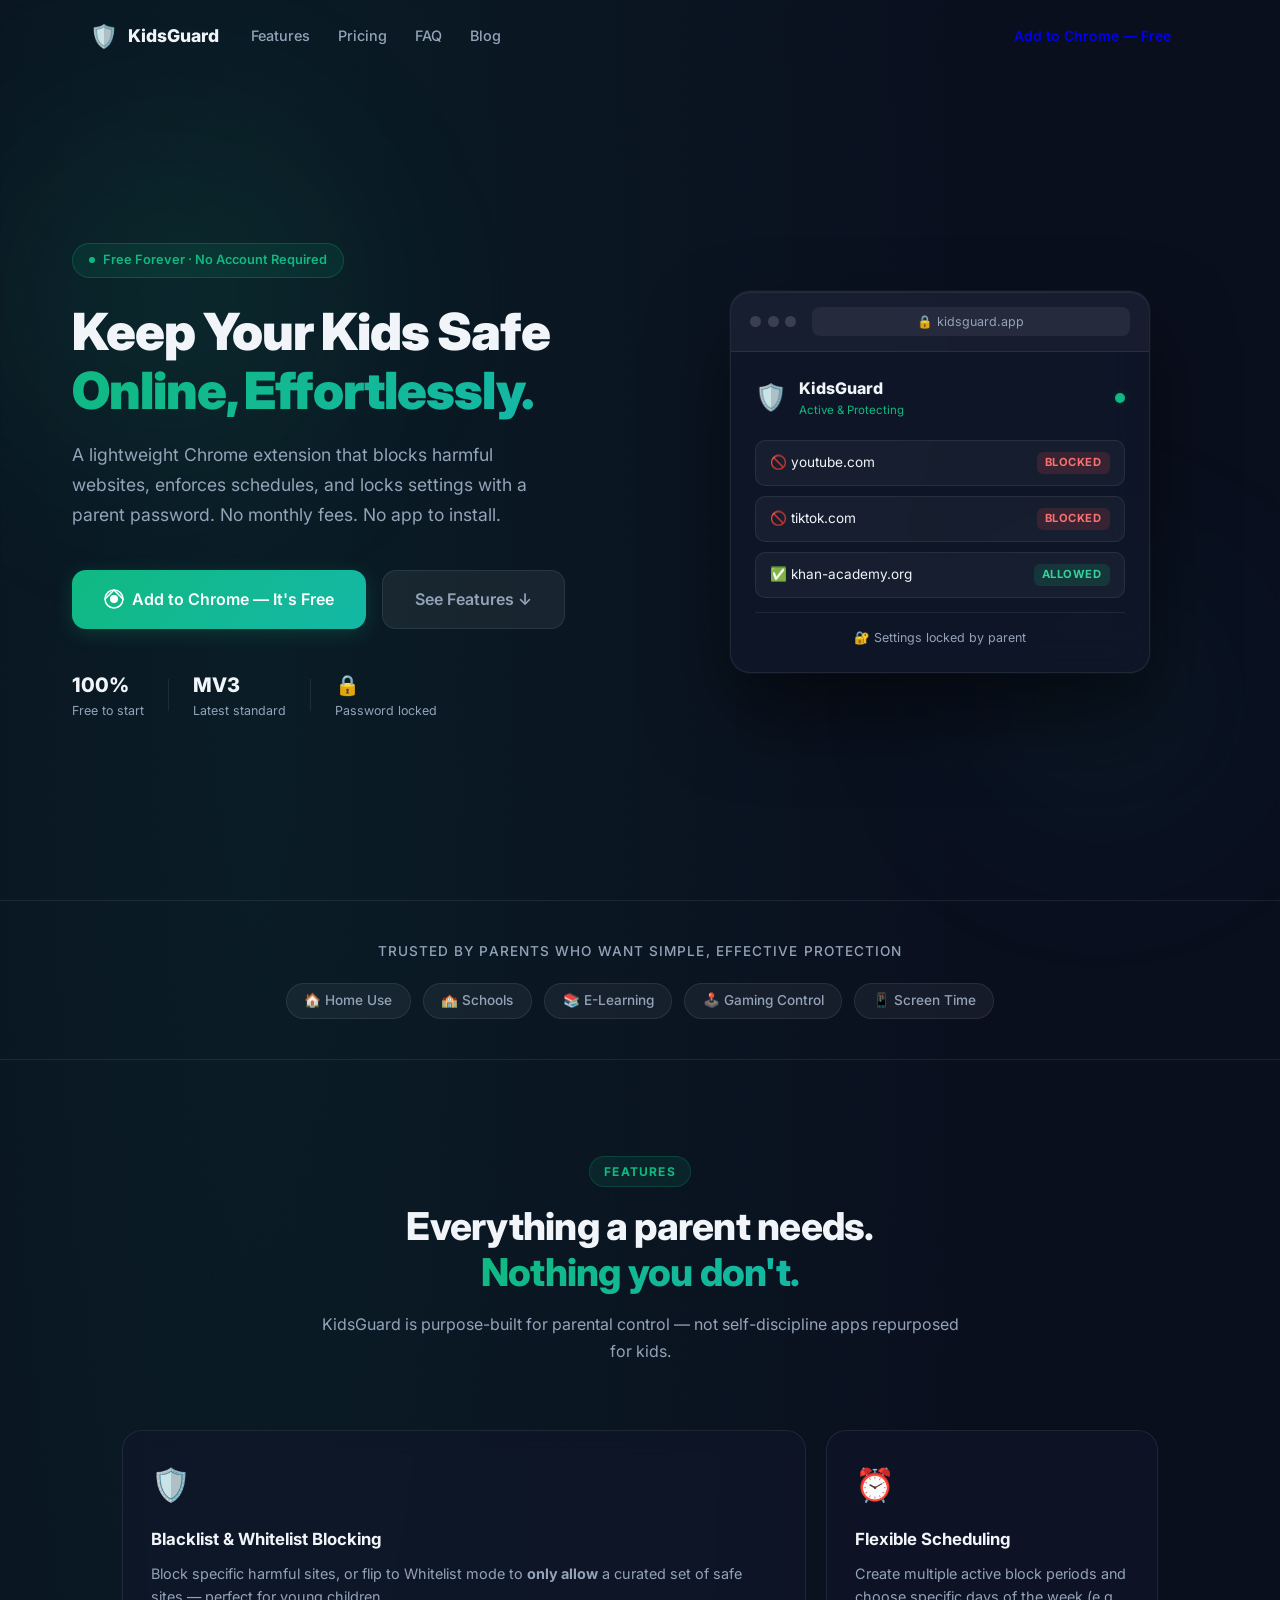
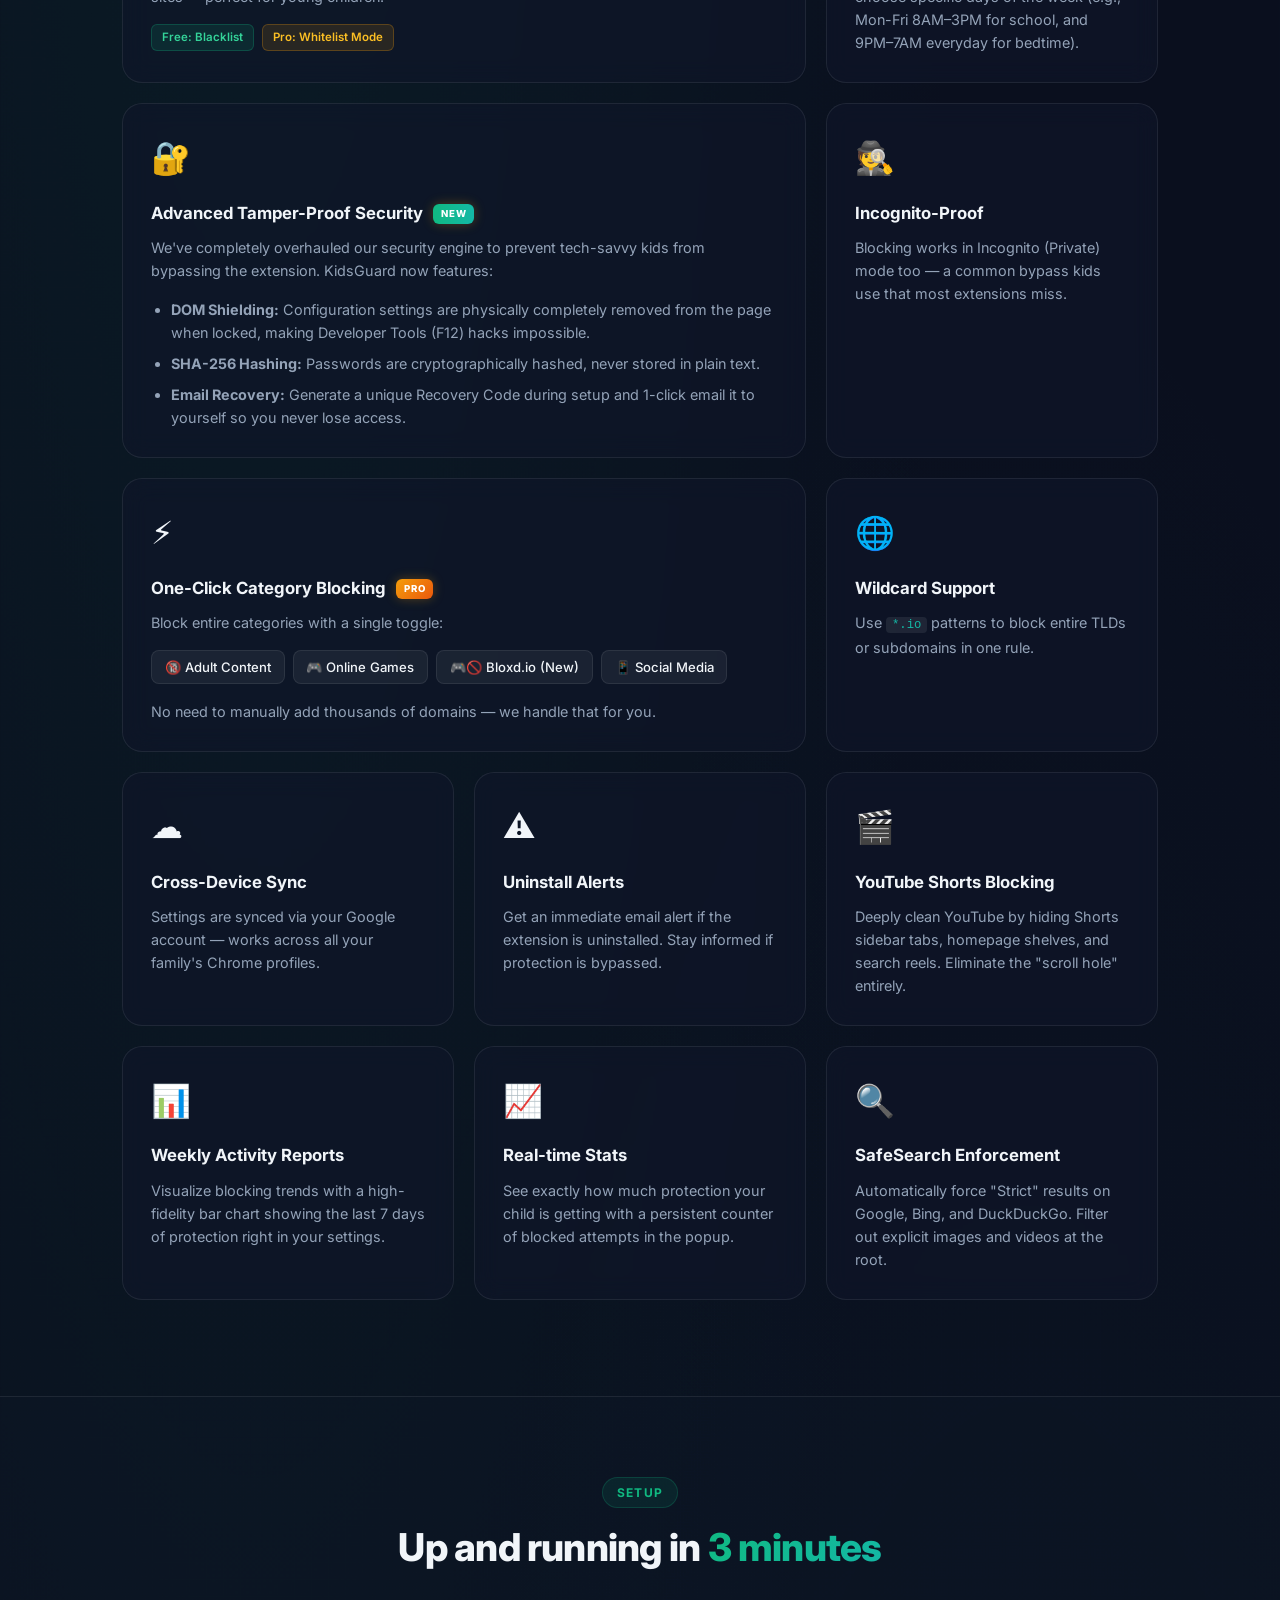
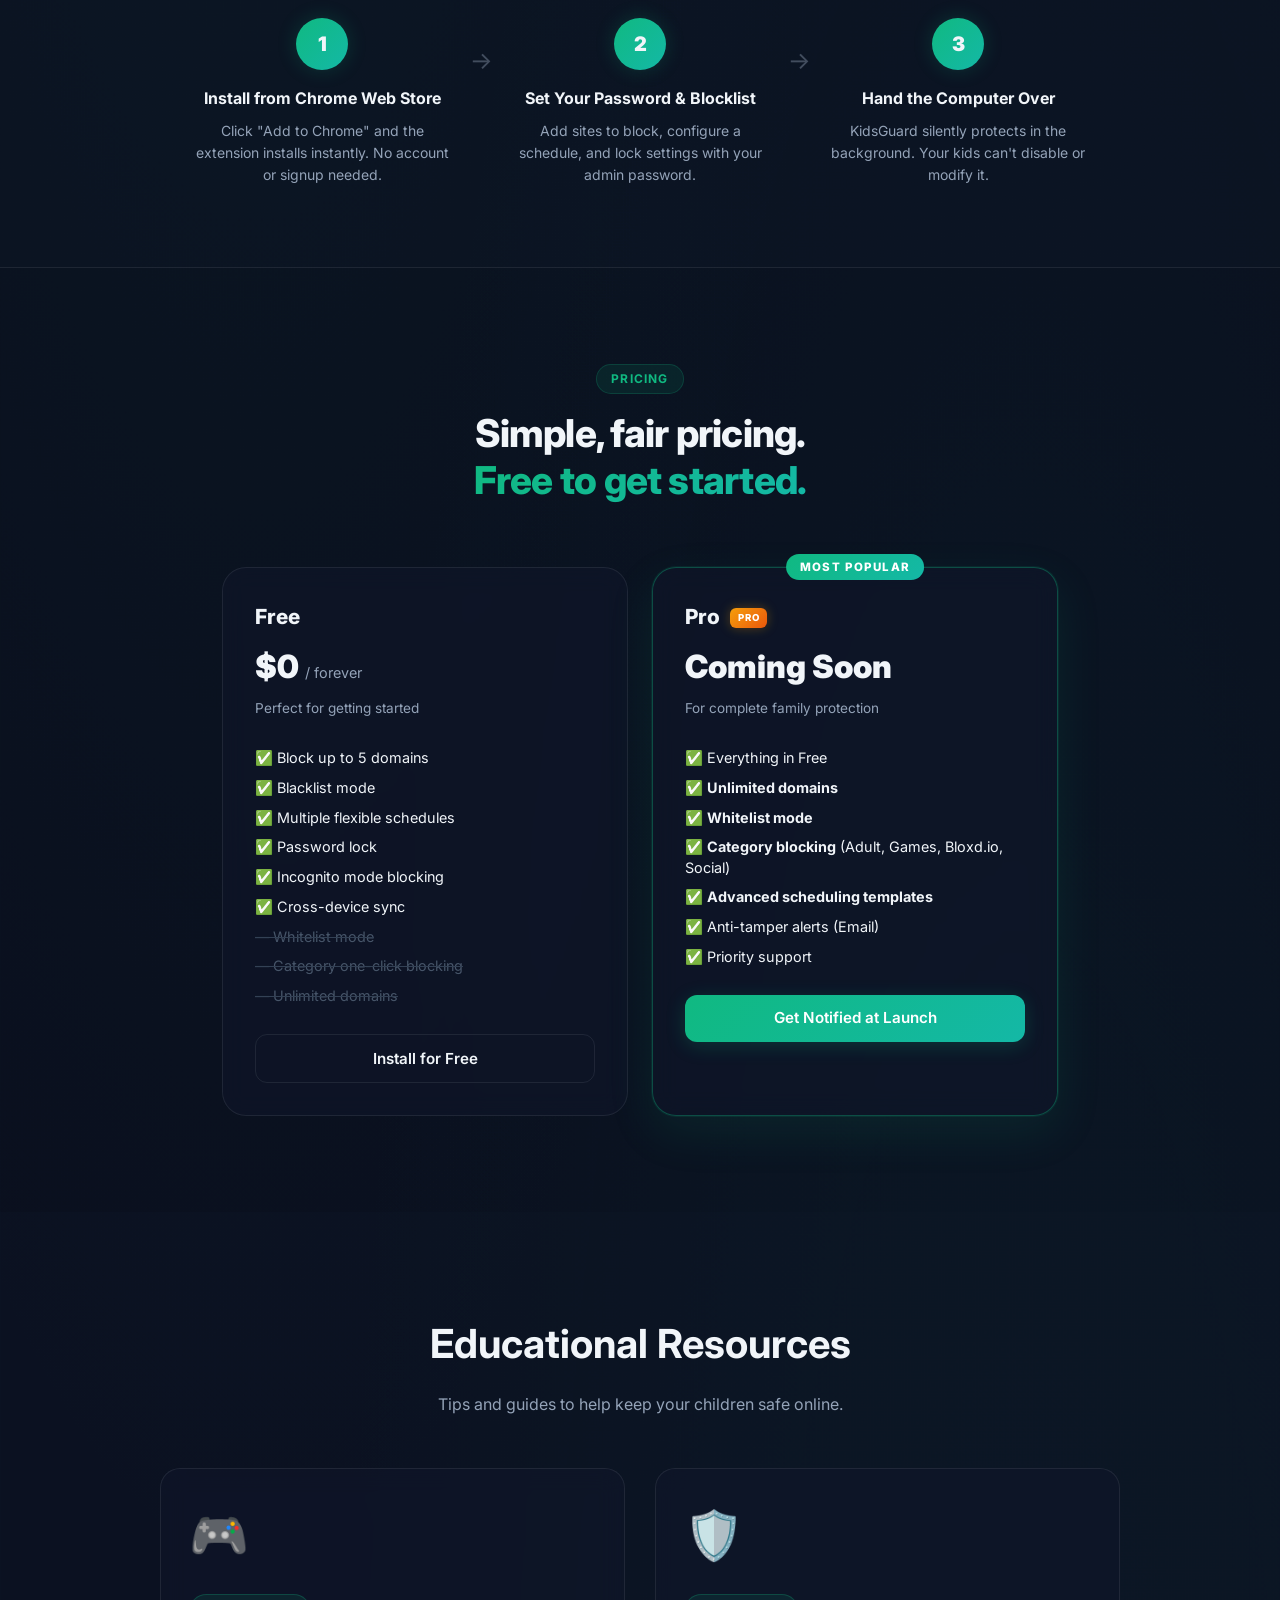
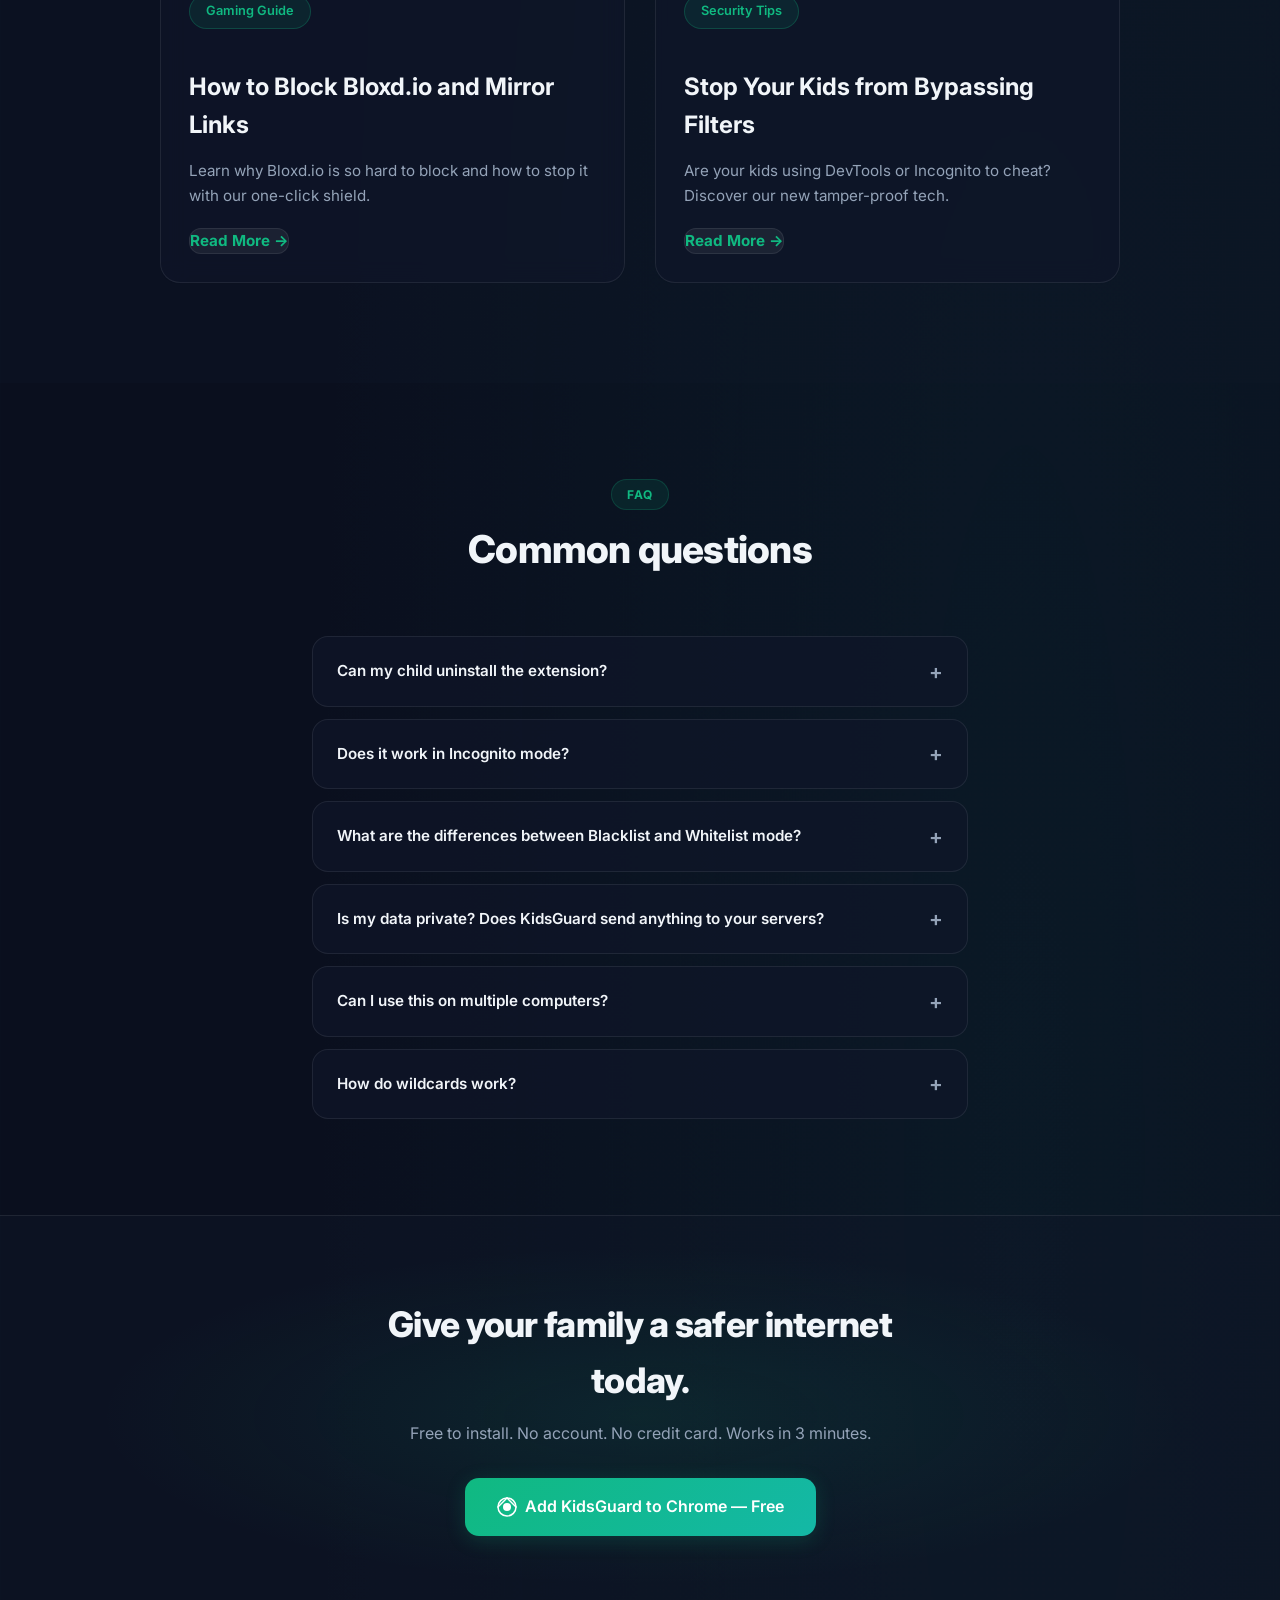
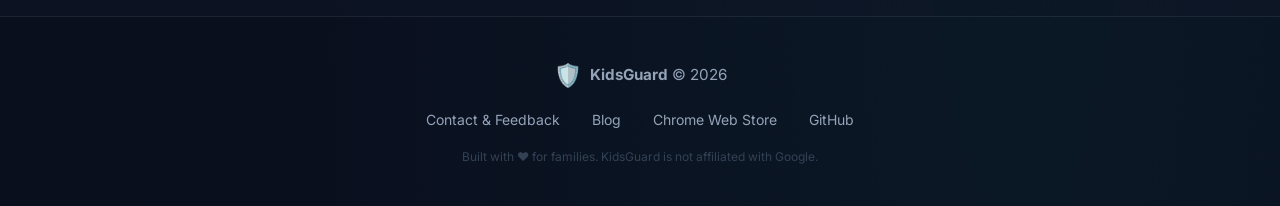
==== index.html @ 46438a8d "Update landing page with SafeSearch and v1.4 security features" ====
<!DOCTYPE html>
<html lang="en">

<head>
    <meta charset="UTF-8">
    <meta name="viewport" content="width=device-width, initial-scale=1.0">
    <title>KidsGuard – Free Parental Control Chrome Extension</title>
    <meta name="description"
        content="KidsGuard is a free, lightweight Chrome extension for parents. Block adult sites, set schedules, enable whitelist mode, and protect settings with a password. No subscription required.">
    <meta name="keywords"
        content="parental control chrome extension, website blocker for kids, block adult sites chrome, free parental control, screen time chrome, kids safe browser">
    <meta property="og:title" content="KidsGuard – Parental Control for Chrome">
    <meta property="og:description"
        content="Free Chrome extension to protect your kids online. Block bad sites, set time schedules, and lock settings with a password.">
    <meta property="og:type" content="website">
    <meta property="og:url" content="https://mcsrichard.github.io/kidsguard/">
    <link rel="icon" href="assets/icon.png" type="image/png">
    <link rel="preconnect" href="https://fonts.googleapis.com">
    <link rel="preconnect" href="https://fonts.gstatic.com" crossorigin>
    <link href="https://fonts.googleapis.com/css2?family=Inter:wght@400;500;600;700;800;900&display=swap"
        rel="stylesheet">
    <link rel="stylesheet" href="style.css">
    <script type="application/ld+json">
    {
      "@context": "https://schema.org",
      "@type": "SoftwareApplication",
      "name": "KidsGuard",
      "applicationCategory": "BrowserApplication",
      "operatingSystem": "Chrome",
      "offers": {
        "@type": "Offer",
        "price": "0",
        "priceCurrency": "USD"
      },
      "description": "KidsGuard is a free, lightweight Chrome extension for parents. Block adult sites, set schedules, and protect settings with a password.",
      "aggregateRating": {
        "@type": "AggregateRating",
        "ratingValue": "5",
        "reviewCount": "1"
      }
    }
    </script>
</head>

<body>

    <!-- =================== NAV =================== -->
    <nav class="nav" id="navbar">
        <div class="nav-inner">
            <a href="#" class="nav-logo">
                <span class="logo-icon">🛡️</span>
                <span>KidsGuard</span>
            </a>
            <div class="nav-links">
                <a href="#features">Features</a>
                <a href="#pricing">Pricing</a>
                <a href="#faq">FAQ</a>
                <a href="blog-how-to-block-bloxd-io.html">Blog</a>
            </div>
            <a href="https://chromewebstore.google.com/detail/kidsguard-parental-contro/gaooofmcgnnkhogbokecnledmpgdfkip"
                target="_blank" class="btn btn-nav" id="nav-cta">
                Add to Chrome — Free
            </a>
        </div>
    </nav>

    <!-- =================== HERO =================== -->
    <section class="hero" id="hero">
        <div class="hero-bg-orb orb1"></div>
        <div class="hero-bg-orb orb2"></div>
        <div class="hero-content">
            <div class="hero-badge">
                <span class="badge-dot"></span>
                Free Forever · No Account Required
            </div>
            <h1 class="hero-title">
                Keep Your Kids Safe<br>
                <span class="gradient-text">Online, Effortlessly.</span>
            </h1>
            <p class="hero-subtitle">
                A lightweight Chrome extension that blocks harmful websites, enforces schedules,
                and locks settings with a parent password. No monthly fees. No app to install.
            </p>
            <div class="hero-actions">
                <a href="https://chromewebstore.google.com/detail/kidsguard-parental-contro/gaooofmcgnnkhogbokecnledmpgdfkip"
                    target="_blank" class="btn btn-primary btn-large" id="hero-cta">
                    <svg width="20" height="20" viewBox="0 0 20 20" fill="none">
                        <circle cx="10" cy="10" r="9" stroke="white" stroke-width="1.5" />
                        <circle cx="10" cy="10" r="4" fill="white" />
                        <path d="M10 1C10 1 14 5 19 10" stroke="white" stroke-width="1.5" stroke-linecap="round" />
                        <path d="M10 1C10 1 6 5 1 10" stroke="white" stroke-width="1.5" stroke-linecap="round" />
                    </svg>
                    Add to Chrome — It's Free
                </a>
                <a href="#features" class="btn btn-ghost btn-large">
                    See Features ↓
                </a>
            </div>
            <div class="hero-stats">
                <div class="stat">
                    <strong>100%</strong>
                    <span>Free to start</span>
                </div>
                <div class="stat-divider"></div>
                <div class="stat">
                    <strong>MV3</strong>
                    <span>Latest standard</span>
                </div>
                <div class="stat-divider"></div>
                <div class="stat">
                    <strong>🔒</strong>
                    <span>Password locked</span>
                </div>
            </div>
        </div>
        <div class="hero-visual">
            <div class="browser-mockup">
                <div class="browser-bar">
                    <div class="browser-dots">
                        <span></span><span></span><span></span>
                    </div>
                    <div class="browser-url">🔒 kidsguard.app</div>
                </div>
                <div class="extension-popup">
                    <div class="popup-header">
                        <div class="popup-logo">
                            <span>🛡️</span>
                            <div>
                                <strong>KidsGuard</strong>
                                <small>Active &amp; Protecting</small>
                            </div>
                        </div>
                        <div class="status-dot active"></div>
                    </div>
                    <div class="popup-body">
                        <div class="popup-item blocked">
                            <span>🚫 youtube.com</span>
                            <span class="tag tag-blocked">Blocked</span>
                        </div>
                        <div class="popup-item blocked">
                            <span>🚫 tiktok.com</span>
                            <span class="tag tag-blocked">Blocked</span>
                        </div>
                        <div class="popup-item allowed">
                            <span>✅ khan-academy.org</span>
                            <span class="tag tag-allowed">Allowed</span>
                        </div>
                        <div class="popup-lock">
                            🔐 Settings locked by parent
                        </div>
                    </div>
                </div>
            </div>
        </div>
    </section>

    <!-- =================== SOCIAL PROOF =================== -->
    <section class="social-proof">
        <p class="proof-label">Trusted by parents who want simple, effective protection</p>
        <div class="proof-pills">
            <div class="pill">🏠 Home Use</div>
            <div class="pill">🏫 Schools</div>
            <div class="pill">📚 E-Learning</div>
            <div class="pill">🕹️ Gaming Control</div>
            <div class="pill">📱 Screen Time</div>
        </div>
    </section>

    <!-- =================== FEATURES =================== -->
    <section class="features" id="features">
        <div class="section-header">
            <div class="section-tag">Features</div>
            <h2>Everything a parent needs.<br><span class="gradient-text">Nothing you don't.</span></h2>
            <p>KidsGuard is purpose-built for parental control — not self-discipline apps repurposed for kids.</p>
        </div>

        <div class="features-grid">
            <div class="feature-card feature-card-large">
                <div class="feature-icon">🛡️</div>
                <h3>Blacklist & Whitelist Blocking</h3>
                <p>Block specific harmful sites, or flip to Whitelist mode to <strong>only allow</strong> a curated set
                    of safe sites — perfect for young children.</p>
                <div class="feature-tag-row">
                    <span class="ftag ftag-free">Free: Blacklist</span>
                    <span class="ftag ftag-pro">Pro: Whitelist Mode</span>
                </div>
            </div>

            <div class="feature-card">
                <div class="feature-icon">⏰</div>
                <h3>Flexible Scheduling</h3>
                <p>Create multiple active block periods and choose specific days of the week (e.g., Mon-Fri 8AM–3PM for school, and 9PM–7AM everyday for bedtime).</p>
            </div>

            <div class="feature-card feature-card-large">
                <div class="feature-icon">🔐</div>
                <h3>Advanced Tamper-Proof Security <span class="badge-pro" style="background: linear-gradient(to right, #10b981, #14b8a6);">NEW</span></h3>
                <p>We've completely overhauled our security engine to prevent tech-savvy kids from bypassing the extension. KidsGuard now features:</p>
                <ul style="margin-top: 1rem; color: var(--text-muted); font-size: 0.9rem; padding-left: 1.25rem;">
                    <li style="margin-bottom: 0.5rem;"><strong>DOM Shielding:</strong> Configuration settings are physically completely removed from the page when locked, making Developer Tools (F12) hacks impossible.</li>
                    <li style="margin-bottom: 0.5rem;"><strong>SHA-256 Hashing:</strong> Passwords are cryptographically hashed, never stored in plain text.</li>
                    <li><strong>Email Recovery:</strong> Generate a unique Recovery Code during setup and 1-click email it to yourself so you never lose access.</li>
                </ul>
            </div>

            <div class="feature-card">
                <div class="feature-icon">🕵️</div>
                <h3>Incognito-Proof</h3>
                <p>Blocking works in Incognito (Private) mode too — a common bypass kids use that most extensions
                    miss.</p>
            </div>

            <div class="feature-card feature-card-large">
                <div class="feature-icon">⚡</div>
                <h3>One-Click Category Blocking <span class="badge-pro">PRO</span></h3>
                <p>Block entire categories with a single toggle:</p>
                <div class="category-chips">
                    <span class="chip">🔞 Adult Content</span>
                    <span class="chip">🎮 Online Games</span>
                    <span class="chip">🎮🚫 Bloxd.io (New)</span>
                    <span class="chip">📱 Social Media</span>
                </div>
                <p style="margin-top: 1rem; font-size: 0.9rem; color: var(--text-muted);">No need to manually add
                    thousands of domains — we handle that for you.</p>
            </div>

            <div class="feature-card">
                <div class="feature-icon">🌐</div>
                <h3>Wildcard Support</h3>
                <p>Use <code>*.io</code> patterns to block entire TLDs or subdomains in one rule.</p>
            </div>

            <div class="feature-card">
                <div class="feature-icon">☁️</div>
                <h3>Cross-Device Sync</h3>
                <p>Settings are synced via your Google account — works across all your family's Chrome profiles.</p>
            </div>

            <div class="feature-card">
                <div class="feature-icon">⚠️</div>
                <h3>Uninstall Alerts</h3>
                <p>Get an immediate email alert if the extension is uninstalled. Stay informed if protection is
                    bypassed.</p>
            </div>

            <div class="feature-card">
                <div class="feature-icon">🎬</div>
                <h3>YouTube Shorts Blocking</h3>
                <p>Deeply clean YouTube by hiding Shorts sidebar tabs, homepage shelves, and search reels. Eliminate the "scroll hole" entirely.</p>
            </div>

            <div class="feature-card">
                <div class="feature-icon">📊</div>
                <h3>Weekly Activity Reports</h3>
                <p>Visualize blocking trends with a high-fidelity bar chart showing the last 7 days of protection right in your settings.</p>
            </div>

            <div class="feature-card">
                <div class="feature-icon">📈</div>
                <h3>Real-time Stats</h3>
                <p>See exactly how much protection your child is getting with a persistent counter of blocked attempts in the popup.</p>
            </div>

            <div class="feature-card">
                <div class="feature-icon">🔍</div>
                <h3>SafeSearch Enforcement</h3>
                <p>Automatically force "Strict" results on Google, Bing, and DuckDuckGo. Filter out explicit images and videos at the root.</p>
            </div>
        </div>
    </section>

    <!-- =================== HOW IT WORKS =================== -->
    <section class="how-it-works">
        <div class="section-header">
            <div class="section-tag">Setup</div>
            <h2>Up and running in <span class="gradient-text">3 minutes</span></h2>
        </div>
        <div class="steps">
            <div class="step">
                <div class="step-num">1</div>
                <div class="step-content">
                    <h3>Install from Chrome Web Store</h3>
                    <p>Click "Add to Chrome" and the extension installs instantly. No account or signup needed.</p>
                </div>
            </div>
            <div class="step-arrow">→</div>
            <div class="step">
                <div class="step-num">2</div>
                <div class="step-content">
                    <h3>Set Your Password &amp; Blocklist</h3>
                    <p>Add sites to block, configure a schedule, and lock settings with your admin password.</p>
                </div>
            </div>
            <div class="step-arrow">→</div>
            <div class="step">
                <div class="step-num">3</div>
                <div class="step-content">
                    <h3>Hand the Computer Over</h3>
                    <p>KidsGuard silently protects in the background. Your kids can't disable or modify it.</p>
                </div>
            </div>
        </div>
    </section>

    <!-- =================== PRICING =================== -->
    <section class="pricing" id="pricing">
        <div class="section-header">
            <div class="section-tag">Pricing</div>
            <h2>Simple, fair pricing.<br><span class="gradient-text">Free to get started.</span></h2>
        </div>

        <div class="pricing-grid">
            <div class="pricing-card">
                <div class="plan-header">
                    <h3>Free</h3>
                    <div class="plan-price">$0 <span>/ forever</span></div>
                    <p>Perfect for getting started</p>
                </div>
                <ul class="plan-features">
                    <li class="feat-yes">✅ Block up to 5 domains</li>
                    <li class="feat-yes">✅ Blacklist mode</li>
                    <li class="feat-yes">✅ Multiple flexible schedules</li>
                    <li class="feat-yes">✅ Password lock</li>
                    <li class="feat-yes">✅ Incognito mode blocking</li>
                    <li class="feat-yes">✅ Cross-device sync</li>
                    <li class="feat-no">— Whitelist mode</li>
                    <li class="feat-no">— Category one-click blocking</li>
                    <li class="feat-no">— Unlimited domains</li>
                </ul>
                <a href="https://chromewebstore.google.com/detail/kidsguard-parental-contro/gaooofmcgnnkhogbokecnledmpgdfkip"
                    target="_blank" class="btn btn-outline btn-full" id="free-cta">
                    Install for Free
                </a>
            </div>

            <div class="pricing-card pricing-card-pro">
                <div class="plan-badge">Most Popular</div>
                <div class="plan-header">
                    <h3>Pro <span class="badge-pro">PRO</span></h3>
                    <div class="plan-price">Coming Soon</div>
                    <p>For complete family protection</p>
                </div>
                <ul class="plan-features">
                    <li class="feat-yes">✅ Everything in Free</li>
                    <li class="feat-yes">✅ <strong>Unlimited domains</strong></li>
                    <li class="feat-yes">✅ <strong>Whitelist mode</strong></li>
                    <li class="feat-yes">✅ <strong>Category blocking</strong> (Adult, Games, Bloxd.io, Social)</li>
                    <li class="feat-yes">✅ <strong>Advanced scheduling templates</strong></li>
                    <li class="feat-yes">✅ Anti-tamper alerts (Email)</li>
                    <li class="feat-yes">✅ Priority support</li>
                </ul>
                <a href="mailto:yxiaonan@hotmail.com?subject=KidsGuard%20Pro%20Interest"
                    class="btn btn-primary btn-full" id="pro-cta">
                    Get Notified at Launch
                </a>
            </div>
        </div>
    </section>

    <!-- =================== BLOG PREVIEW =================== -->
    <section class="blog-preview" style="padding: 100px 0; background: rgba(15, 23, 42, 0.3);">
        <div class="container" style="max-width: 1000px; margin: 0 auto; padding: 0 20px;">
            <div style="text-align: center; margin-bottom: 50px;">
                <h2 style="font-size: 2.5rem; margin-bottom: 1rem;">Educational Resources</h2>
                <p style="color: var(--text-muted);">Tips and guides to help keep your children safe online.</p>
            </div>
            <div class="blog-preview-grid" style="display: grid; grid-template-columns: repeat(auto-fit, minmax(320px, 1fr)); gap: 30px;">
                <div class="feature-card" style="display: flex; flex-direction: column; align-items: flex-start; text-align: left; cursor: pointer;" onclick="window.location.href='blog-how-to-block-bloxd-io.html'">
                    <div style="font-size: 3rem; margin-bottom: 20px;">🎮</div>
                    <div>
                        <div class="hero-badge" style="margin-left: 0;">Gaming Guide</div>
                        <h3 style="font-size: 1.5rem; margin: 15px 0;">How to Block Bloxd.io and Mirror Links</h3>
                        <p style="color: var(--text-muted); margin-bottom: 20px; font-size: 0.95rem;">Learn why Bloxd.io is so hard to block and how to stop it with our one-click shield.</p>
                        <a href="blog-how-to-block-bloxd-io.html" class="btn btn-ghost" style="padding: 0; font-weight: 700; color: #10b981;">Read More →</a>
                    </div>
                </div>

                <div class="feature-card" style="display: flex; flex-direction: column; align-items: flex-start; text-align: left; cursor: pointer;" onclick="window.location.href='blog-prevent-parental-control-bypass.html'">
                    <div style="font-size: 3rem; margin-bottom: 20px;">🛡️</div>
                    <div>
                        <div class="hero-badge" style="margin-left: 0;">Security Tips</div>
                        <h3 style="font-size: 1.5rem; margin: 15px 0;">Stop Your Kids from Bypassing Filters</h3>
                        <p style="color: var(--text-muted); margin-bottom: 20px; font-size: 0.95rem;">Are your kids using DevTools or Incognito to cheat? Discover our new tamper-proof tech.</p>
                        <a href="blog-prevent-parental-control-bypass.html" class="btn btn-ghost" style="padding: 0; font-weight: 700; color: #10b981;">Read More →</a>
                    </div>
                </div>
            </div>
        </div>
    </section>

    <!-- =================== FAQ =================== -->
    <section class="faq" id="faq">
        <div class="section-header">
            <div class="section-tag">FAQ</div>
            <h2>Common questions</h2>
        </div>

        <div class="faq-list">
            <details class="faq-item">
                <summary>Can my child uninstall the extension?</summary>
                <div class="faq-content">
                    <p>Technically, any Chrome extension can be uninstalled unless enforced by Enterprise Policy.
                        However, KidsGuard includes <strong>Uninstall Notifications</strong>:</p>
                    <ul style="margin-top: 0.5rem; color: var(--text-muted); padding-left: 1.25rem;">
                        <li><strong>Step 1:</strong> Set your email in the extension settings.</li>
                        <li><strong>Step 2 (First Time):</strong> You'll receive a confirmation email from
                            <em>FormSubmit</em>. You <strong>must</strong> click "Confirm" to activate the alerts.
                        </li>
                        <li><strong>Step 3 (Always):</strong> If the extension is removed, you'll get an instant alert
                            email: <em>"⚠️ Alert: KidsGuard has been uninstalled"</em>.</li>
                    </ul>
                </div>
            </details>
            <details class="faq-item">
                <summary>Does it work in Incognito mode?</summary>
                <p>Yes. KidsGuard is specifically designed to block sites in Incognito (Private) mode — a common
                    workaround that most free extensions miss. Just make sure to enable the "Allow in Incognito"
                    permission after installation.</p>
            </details>
            <details class="faq-item">
                <summary>What are the differences between Blacklist and Whitelist mode?</summary>
                <p><strong>Blacklist mode</strong> (free): All sites are allowed by default; you manually block
                    specific harmful ones. <strong>Whitelist mode</strong> (Pro): All sites are blocked by default;
                    you manually allow only the sites you approve. Whitelist mode is the safest option for young
                    children.</p>
            </details>
            <details class="faq-item">
                <summary>Is my data private? Does KidsGuard send anything to your servers?</summary>
                <p>KidsGuard stores all settings locally in your Chrome profile using <code>chrome.storage.sync</code>.
                    No browsing data, blocked site lists, or personal information is ever sent to our servers. Your
                    data stays in your Google account.</p>
            </details>
            <details class="faq-item">
                <summary>Can I use this on multiple computers?</summary>
                <p>Yes. Because settings sync via your Google account, any Chrome profile signed in with the same
                    account will automatically inherit the blocklist and scheduling rules.</p>
            </details>
            <details class="faq-item">
                <summary>How do wildcards work?</summary>
                <p>KidsGuard supports <code>*.domain.com</code> wildcards. For example, adding
                    <code>*.io</code> will block all websites ending in <code>.io</code>. Adding
                    <code>*.google.com</code> will block all Google subdomains (like maps, drive, etc.) while leaving
                    google.com itself accessible.
                </p>
            </details>
        </div>
    </section>

    <!-- =================== CTA BANNER =================== -->
    <section class="cta-banner">
        <div class="cta-banner-inner">
            <h2>Give your family a safer internet today.</h2>
            <p>Free to install. No account. No credit card. Works in 3 minutes.</p>
            <a href="https://chromewebstore.google.com/detail/kidsguard-parental-contro/gaooofmcgnnkhogbokecnledmpgdfkip"
                target="_blank" class="btn btn-primary btn-large" id="bottom-cta">
                <svg width="20" height="20" viewBox="0 0 20 20" fill="none">
                    <circle cx="10" cy="10" r="9" stroke="white" stroke-width="1.5" />
                    <circle cx="10" cy="10" r="4" fill="white" />
                    <path d="M10 1C10 1 14 5 19 10" stroke="white" stroke-width="1.5" stroke-linecap="round" />
                    <path d="M10 1C10 1 6 5 1 10" stroke="white" stroke-width="1.5" stroke-linecap="round" />
                </svg>
                Add KidsGuard to Chrome — Free
            </a>
        </div>
    </section>

    <!-- =================== FOOTER =================== -->
    <footer class="footer">
        <div class="footer-inner">
            <div class="footer-brand">
                <span class="logo-icon">🛡️</span>
                <span><strong>KidsGuard</strong> © 2026</span>
            </div>
            <div class="footer-links">
                <a href="mailto:yxiaonan@hotmail.com?subject=KidsGuard%20Feedback">Contact &amp; Feedback</a>
                <a href="blog-how-to-block-bloxd-io.html">Blog</a>
                <a href="https://chromewebstore.google.com/detail/kidsguard-parental-contro/gaooofmcgnnkhogbokecnledmpgdfkip"
                    target="_blank">Chrome Web Store</a>
                <a href="https://github.com/mcsRichard/kidsguard" target="_blank">GitHub</a>
            </div>
            <p class="footer-note">Built with ❤️ for families. KidsGuard is not affiliated with Google.</p>
        </div>
    </footer>

    <script>
        // Sticky nav shadow on scroll
        const nav = document.getElementById('navbar');
        window.addEventListener('scroll', () => {
            nav.classList.toggle('nav-scrolled', window.scrollY > 20);
        });

        // FAQ accordion — close others when one opens
        const details = document.querySelectorAll('.faq-item');
        details.forEach(d => {
            d.addEventListener('toggle', () => {
                if (d.open) {
                    details.forEach(other => { if (other !== d) other.open = false; });
                }
            });
        });

        // Animate cards on scroll
        const observer = new IntersectionObserver((entries) => {
            entries.forEach(e => {
                if (e.isIntersecting) {
                    e.target.classList.add('visible');
                    observer.unobserve(e.target);
                }
            });
        }, { threshold: 0.1 });

        document.querySelectorAll('.feature-card, .step, .pricing-card, .faq-item').forEach(el => {
            el.classList.add('animate-on-scroll');
            observer.observe(el);
        });
    </script>
</body>

</html>
---- style.css ----
:root {
    --primary: #10b981;
    --primary-hover: #059669;
    --primary-glow: rgba(16, 185, 129, 0.2);
    --bg-dark: #0a0f1e;
    --bg-card: rgba(15, 23, 42, 0.6);
    --text-main: #f1f5f9;
    --text-muted: #94a3b8;
    --border: rgba(255, 255, 255, 0.08);
    --border-hover: rgba(16, 185, 129, 0.4);
    --accent: #14b8a6;
    --pro-gradient: linear-gradient(135deg, #f59e0b, #ea580c);
}

*,
*::before,
*::after {
    margin: 0;
    padding: 0;
    box-sizing: border-box;
}

html {
    scroll-behavior: smooth;
}

body {
    font-family: 'Inter', system-ui, -apple-system, sans-serif;
    background-color: var(--bg-dark);
    background-image:
        radial-gradient(ellipse at 20% 10%, rgba(16, 185, 129, 0.08) 0%, transparent 50%),
        radial-gradient(ellipse at 80% 90%, rgba(20, 184, 166, 0.06) 0%, transparent 50%);
    color: var(--text-main);
    min-height: 100vh;
    line-height: 1.6;
    overflow-x: hidden;
}

/* ============ UTILITY ============ */
.gradient-text {
    background: linear-gradient(135deg, #10b981, #14b8a6);
    -webkit-background-clip: text;
    background-clip: text;
    -webkit-text-fill-color: transparent;
}

.badge-pro {
    display: inline-block;
    background: var(--pro-gradient);
    color: white;
    font-size: 0.6rem;
    padding: 2px 8px;
    border-radius: 6px;
    margin-left: 0.4rem;
    vertical-align: middle;
    font-weight: 800;
    text-transform: uppercase;
    letter-spacing: 0.07em;
    box-shadow: 0 0 12px rgba(245, 158, 11, 0.3);
}

.btn {
    display: inline-flex;
    align-items: center;
    gap: 0.5rem;
    padding: 0.7rem 1.5rem;
    border-radius: 12px;
    font-weight: 600;
    font-size: 0.95rem;
    cursor: pointer;
    text-decoration: none;
    border: none;
    transition: all 0.25s cubic-bezier(0.4, 0, 0.2, 1);
    white-space: nowrap;
}

.btn-primary {
    background: linear-gradient(135deg, var(--primary), var(--accent));
    color: white;
    box-shadow: 0 4px 20px var(--primary-glow);
}

.btn-primary:hover {
    transform: translateY(-2px);
    box-shadow: 0 8px 30px rgba(16, 185, 129, 0.4);
}

.btn-ghost {
    background: rgba(255, 255, 255, 0.06);
    color: var(--text-muted);
    border: 1px solid var(--border);
}

.btn-ghost:hover {
    background: rgba(255, 255, 255, 0.1);
    color: var(--text-main);
    border-color: rgba(255, 255, 255, 0.15);
}

.btn-outline {
    background: transparent;
    color: var(--text-main);
    border: 1px solid var(--border);
}

.btn-outline:hover {
    background: rgba(255, 255, 255, 0.05);
    border-color: var(--primary);
}

.btn-nav {
    padding: 0.55rem 1.2rem;
    font-size: 0.875rem;
}

.btn-large {
    padding: 1rem 2rem;
    font-size: 1rem;
    border-radius: 14px;
}

.btn-full {
    width: 100%;
    justify-content: center;
}

/* ============ NAV ============ */
.nav {
    position: fixed;
    top: 0;
    left: 0;
    right: 0;
    z-index: 100;
    padding: 1rem 2rem;
    transition: background 0.3s, box-shadow 0.3s, backdrop-filter 0.3s;
}

.nav-scrolled {
    background: rgba(10, 15, 30, 0.85);
    backdrop-filter: blur(16px);
    -webkit-backdrop-filter: blur(16px);
    box-shadow: 0 1px 0 var(--border);
}

.nav-inner {
    max-width: 1100px;
    margin: 0 auto;
    display: flex;
    align-items: center;
    gap: 2rem;
}

.nav-logo {
    display: flex;
    align-items: center;
    gap: 0.6rem;
    font-weight: 800;
    font-size: 1.1rem;
    color: var(--text-main);
    text-decoration: none;
    flex-shrink: 0;
}

.logo-icon {
    font-size: 1.4rem;
}

.nav-links {
    display: flex;
    gap: 1.75rem;
    flex: 1;
}

.nav-links a {
    color: var(--text-muted);
    text-decoration: none;
    font-size: 0.9rem;
    font-weight: 500;
    transition: color 0.2s;
}

.nav-links a:hover {
    color: var(--text-main);
}

/* ============ HERO ============ */
.hero {
    min-height: 100vh;
    display: grid;
    grid-template-columns: 1fr 1fr;
    align-items: center;
    gap: 4rem;
    max-width: 1200px;
    margin: 0 auto;
    padding: 8rem 2rem 4rem;
    position: relative;
}

.hero-bg-orb {
    position: absolute;
    border-radius: 50%;
    filter: blur(80px);
    z-index: 0;
    pointer-events: none;
}

.orb1 {
    width: 500px;
    height: 500px;
    background: radial-gradient(circle, rgba(16, 185, 129, 0.12), transparent 70%);
    top: 5%;
    left: -10%;
}

.orb2 {
    width: 400px;
    height: 400px;
    background: radial-gradient(circle, rgba(20, 184, 166, 0.08), transparent 70%);
    bottom: 0;
    right: -5%;
}

.hero-content {
    position: relative;
    z-index: 1;
}

.hero-badge {
    display: inline-flex;
    align-items: center;
    gap: 0.5rem;
    background: rgba(16, 185, 129, 0.1);
    border: 1px solid rgba(16, 185, 129, 0.25);
    color: #10b981;
    font-size: 0.8rem;
    font-weight: 600;
    padding: 0.4rem 1rem;
    border-radius: 999px;
    margin-bottom: 1.5rem;
}

.badge-dot {
    width: 6px;
    height: 6px;
    background: var(--primary);
    border-radius: 50%;
    animation: pulse 2s ease-in-out infinite;
}

@keyframes pulse {

    0%,
    100% {
        opacity: 1;
        transform: scale(1);
    }

    50% {
        opacity: 0.5;
        transform: scale(0.8);
    }
}

.hero-title {
    font-size: clamp(2.2rem, 4vw, 3.5rem);
    font-weight: 900;
    line-height: 1.15;
    margin-bottom: 1.25rem;
    letter-spacing: -0.02em;
}

.hero-subtitle {
    font-size: 1.1rem;
    color: var(--text-muted);
    max-width: 500px;
    margin-bottom: 2.5rem;
    line-height: 1.7;
}

.hero-actions {
    display: flex;
    gap: 1rem;
    flex-wrap: wrap;
    margin-bottom: 2.5rem;
}

.hero-stats {
    display: flex;
    align-items: center;
    gap: 1.5rem;
}

.stat {
    display: flex;
    flex-direction: column;
}

.stat strong {
    font-size: 1.25rem;
    font-weight: 800;
    color: var(--text-main);
}

.stat span {
    font-size: 0.78rem;
    color: var(--text-muted);
}

.stat-divider {
    width: 1px;
    height: 32px;
    background: var(--border);
}

/* ============ BROWSER MOCKUP ============ */
.hero-visual {
    position: relative;
    z-index: 1;
    display: flex;
    justify-content: center;
}

.browser-mockup {
    background: rgba(15, 23, 42, 0.8);
    border: 1px solid var(--border);
    border-radius: 20px;
    overflow: hidden;
    backdrop-filter: blur(20px);
    box-shadow:
        0 40px 80px rgba(0, 0, 0, 0.5),
        0 0 0 1px rgba(255, 255, 255, 0.04),
        inset 0 1px 0 rgba(255, 255, 255, 0.06);
    width: 100%;
    max-width: 420px;
    animation: float 6s ease-in-out infinite;
}

@keyframes float {

    0%,
    100% {
        transform: translateY(0);
    }

    50% {
        transform: translateY(-12px);
    }
}

.browser-bar {
    background: rgba(255, 255, 255, 0.04);
    border-bottom: 1px solid var(--border);
    padding: 0.9rem 1.2rem;
    display: flex;
    align-items: center;
    gap: 1rem;
}

.browser-dots {
    display: flex;
    gap: 0.4rem;
}

.browser-dots span {
    width: 11px;
    height: 11px;
    border-radius: 50%;
    background: rgba(255, 255, 255, 0.15);
}

.browser-url {
    font-size: 0.78rem;
    color: var(--text-muted);
    background: rgba(255, 255, 255, 0.06);
    border-radius: 8px;
    padding: 0.3rem 0.8rem;
    flex: 1;
    text-align: center;
}

.extension-popup {
    padding: 1.5rem;
}

.popup-header {
    display: flex;
    align-items: center;
    justify-content: space-between;
    margin-bottom: 1.25rem;
}

.popup-logo {
    display: flex;
    align-items: center;
    gap: 0.75rem;
    font-size: 1.6rem;
}

.popup-logo div {
    display: flex;
    flex-direction: column;
}

.popup-logo strong {
    font-size: 1rem;
    font-weight: 800;
}

.popup-logo small {
    font-size: 0.72rem;
    color: var(--primary);
}

.status-dot {
    width: 10px;
    height: 10px;
    border-radius: 50%;
    background: #475569;
}

.status-dot.active {
    background: var(--primary);
    box-shadow: 0 0 8px var(--primary-glow);
    animation: pulse 2s ease-in-out infinite;
}

.popup-body {
    display: flex;
    flex-direction: column;
    gap: 0.6rem;
}

.popup-item {
    display: flex;
    justify-content: space-between;
    align-items: center;
    padding: 0.7rem 0.9rem;
    border-radius: 10px;
    font-size: 0.85rem;
    background: rgba(255, 255, 255, 0.04);
    border: 1px solid var(--border);
}

.tag {
    font-size: 0.7rem;
    font-weight: 700;
    padding: 2px 8px;
    border-radius: 6px;
    text-transform: uppercase;
    letter-spacing: 0.05em;
}

.tag-blocked {
    background: rgba(239, 68, 68, 0.15);
    color: #f87171;
}

.tag-allowed {
    background: rgba(16, 185, 129, 0.15);
    color: #34d399;
}

.popup-lock {
    text-align: center;
    font-size: 0.78rem;
    color: var(--text-muted);
    border-top: 1px solid var(--border);
    padding-top: 0.9rem;
    margin-top: 0.3rem;
}

/* ============ SOCIAL PROOF ============ */
.social-proof {
    border-top: 1px solid var(--border);
    border-bottom: 1px solid var(--border);
    padding: 2.5rem 2rem;
    text-align: center;
}

.proof-label {
    font-size: 0.85rem;
    color: var(--text-muted);
    margin-bottom: 1.25rem;
    text-transform: uppercase;
    letter-spacing: 0.08em;
    font-weight: 500;
}

.proof-pills {
    display: flex;
    gap: 0.75rem;
    flex-wrap: wrap;
    justify-content: center;
}

.pill {
    background: rgba(255, 255, 255, 0.05);
    border: 1px solid var(--border);
    border-radius: 999px;
    padding: 0.4rem 1.1rem;
    font-size: 0.85rem;
    color: var(--text-muted);
    font-weight: 500;
}

/* ============ SECTIONS SHARED ============ */
.section-header {
    text-align: center;
    max-width: 640px;
    margin: 0 auto 4rem;
}

.section-tag {
    display: inline-block;
    background: rgba(16, 185, 129, 0.1);
    border: 1px solid rgba(16, 185, 129, 0.2);
    color: var(--primary);
    font-size: 0.75rem;
    font-weight: 700;
    padding: 0.3rem 0.9rem;
    border-radius: 999px;
    text-transform: uppercase;
    letter-spacing: 0.1em;
    margin-bottom: 1rem;
}

.section-header h2 {
    font-size: clamp(1.8rem, 3vw, 2.6rem);
    font-weight: 800;
    line-height: 1.2;
    letter-spacing: -0.02em;
    margin-bottom: 1rem;
}

.section-header p {
    color: var(--text-muted);
    font-size: 1rem;
    line-height: 1.7;
}

/* ============ FEATURES ============ */
.features {
    padding: 6rem 2rem;
    max-width: 1100px;
    margin: 0 auto;
}

.features-grid {
    display: grid;
    grid-template-columns: repeat(3, 1fr);
    gap: 1.25rem;
}

.feature-card {
    background: var(--bg-card);
    border: 1px solid var(--border);
    border-radius: 20px;
    padding: 1.75rem;
    backdrop-filter: blur(12px);
    transition: all 0.3s;
}

.feature-card:hover {
    border-color: var(--border-hover);
    box-shadow: 0 8px 32px rgba(16, 185, 129, 0.08);
    transform: translateY(-3px);
}

.feature-card-large {
    grid-column: span 2;
}

.feature-icon {
    font-size: 2rem;
    margin-bottom: 1rem;
    display: block;
}

.feature-card h3 {
    font-size: 1.05rem;
    font-weight: 700;
    margin-bottom: 0.6rem;
}

.feature-card p {
    font-size: 0.9rem;
    color: var(--text-muted);
    line-height: 1.6;
}

.feature-card code {
    background: rgba(255, 255, 255, 0.08);
    padding: 1px 6px;
    border-radius: 4px;
    font-size: 0.85em;
    font-family: 'Courier New', monospace;
    color: var(--accent);
}

.feature-tag-row {
    display: flex;
    gap: 0.5rem;
    flex-wrap: wrap;
    margin-top: 1rem;
}

.ftag {
    font-size: 0.72rem;
    padding: 3px 10px;
    border-radius: 6px;
    font-weight: 600;
}

.ftag-free {
    background: rgba(16, 185, 129, 0.12);
    color: #34d399;
    border: 1px solid rgba(16, 185, 129, 0.25);
}

.ftag-pro {
    background: rgba(245, 158, 11, 0.12);
    color: #fbbf24;
    border: 1px solid rgba(245, 158, 11, 0.25);
}

.category-chips {
    display: flex;
    gap: 0.5rem;
    flex-wrap: wrap;
    margin-top: 1rem;
}

.chip {
    background: rgba(255, 255, 255, 0.06);
    border: 1px solid var(--border);
    border-radius: 8px;
    padding: 0.35rem 0.8rem;
    font-size: 0.82rem;
    color: var(--text-main);
    font-weight: 500;
}

/* ============ HOW IT WORKS ============ */
.how-it-works {
    padding: 5rem 2rem;
    background: rgba(15, 23, 42, 0.3);
    border-top: 1px solid var(--border);
    border-bottom: 1px solid var(--border);
}

.how-it-works .section-header {
    margin-bottom: 3rem;
}

.steps {
    max-width: 900px;
    margin: 0 auto;
    display: flex;
    align-items: flex-start;
    gap: 1rem;
    flex-wrap: wrap;
    justify-content: center;
}

.step {
    flex: 1;
    min-width: 220px;
    max-width: 280px;
    display: flex;
    flex-direction: column;
    align-items: center;
    text-align: center;
}

.step-num {
    width: 52px;
    height: 52px;
    background: linear-gradient(135deg, var(--primary), var(--accent));
    border-radius: 50%;
    display: flex;
    align-items: center;
    justify-content: center;
    font-size: 1.25rem;
    font-weight: 900;
    margin-bottom: 1rem;
    box-shadow: 0 0 20px var(--primary-glow);
}

.step-content h3 {
    font-size: 1rem;
    font-weight: 700;
    margin-bottom: 0.5rem;
}

.step-content p {
    font-size: 0.875rem;
    color: var(--text-muted);
    line-height: 1.6;
}

.step-arrow {
    color: var(--text-muted);
    font-size: 1.5rem;
    margin-top: 1.5rem;
    opacity: 0.4;
}

/* ============ PRICING ============ */
.pricing {
    padding: 6rem 2rem;
    max-width: 900px;
    margin: 0 auto;
}

.pricing-grid {
    display: grid;
    grid-template-columns: 1fr 1fr;
    gap: 1.5rem;
}

.pricing-card {
    background: var(--bg-card);
    border: 1px solid var(--border);
    border-radius: 24px;
    padding: 2rem;
    backdrop-filter: blur(12px);
    transition: all 0.3s;
    position: relative;
}

.pricing-card-pro {
    border-color: rgba(16, 185, 129, 0.35);
    box-shadow: 0 0 0 1px rgba(16, 185, 129, 0.1), 0 16px 48px rgba(16, 185, 129, 0.1);
}

.plan-badge {
    position: absolute;
    top: -14px;
    left: 50%;
    transform: translateX(-50%);
    background: linear-gradient(135deg, var(--primary), var(--accent));
    color: white;
    font-size: 0.72rem;
    font-weight: 800;
    padding: 4px 14px;
    border-radius: 999px;
    text-transform: uppercase;
    letter-spacing: 0.1em;
    white-space: nowrap;
}

.plan-header {
    margin-bottom: 1.75rem;
}

.plan-header h3 {
    font-size: 1.3rem;
    font-weight: 800;
    margin-bottom: 0.5rem;
}

.plan-price {
    font-size: 2rem;
    font-weight: 900;
    margin-bottom: 0.4rem;
    color: var(--text-main);
}

.plan-price span {
    font-size: 0.9rem;
    font-weight: 400;
    color: var(--text-muted);
}

.plan-header p {
    font-size: 0.85rem;
    color: var(--text-muted);
}

.plan-features {
    list-style: none;
    margin-bottom: 1.75rem;
    display: flex;
    flex-direction: column;
    gap: 0.6rem;
}

.plan-features li {
    font-size: 0.9rem;
    line-height: 1.4;
}

.feat-yes {
    color: var(--text-main);
}

.feat-no {
    color: #475569;
    text-decoration: line-through;
    text-decoration-color: #334155;
}

/* ============ FAQ ============ */
.faq {
    padding: 6rem 2rem;
    max-width: 720px;
    margin: 0 auto;
}

.faq-list {
    display: flex;
    flex-direction: column;
    gap: 0.75rem;
}

.faq-item {
    background: var(--bg-card);
    border: 1px solid var(--border);
    border-radius: 16px;
    overflow: hidden;
    transition: border-color 0.2s;
}

.faq-item[open] {
    border-color: var(--border-hover);
}

.faq-item summary {
    padding: 1.1rem 1.5rem;
    font-weight: 600;
    font-size: 0.95rem;
    cursor: pointer;
    list-style: none;
    display: flex;
    justify-content: space-between;
    align-items: center;
    transition: color 0.2s;
}

.faq-item summary::-webkit-details-marker {
    display: none;
}

.faq-item summary::after {
    content: '+';
    font-size: 1.3rem;
    color: var(--text-muted);
    transition: transform 0.25s;
    flex-shrink: 0;
}

.faq-item[open] summary::after {
    transform: rotate(45deg);
    color: var(--primary);
}

.faq-item p {
    padding: 0 1.5rem 1.25rem;
    font-size: 0.9rem;
    color: var(--text-muted);
    line-height: 1.7;
    border-top: 1px solid var(--border);
    padding-top: 1rem;
}

.faq-item p code {
    background: rgba(255, 255, 255, 0.07);
    padding: 1px 6px;
    border-radius: 4px;
    font-size: 0.85em;
    color: var(--accent);
    font-family: 'Courier New', monospace;
}

/* ============ CTA BANNER ============ */
.cta-banner {
    padding: 5rem 2rem;
    text-align: center;
    background:
        radial-gradient(ellipse at center, rgba(16, 185, 129, 0.1) 0%, transparent 60%),
        rgba(15, 23, 42, 0.4);
    border-top: 1px solid var(--border);
}

.cta-banner-inner {
    max-width: 600px;
    margin: 0 auto;
}

.cta-banner h2 {
    font-size: clamp(1.6rem, 3vw, 2.2rem);
    font-weight: 800;
    margin-bottom: 0.75rem;
    letter-spacing: -0.02em;
}

.cta-banner p {
    color: var(--text-muted);
    margin-bottom: 2rem;
}

/* ============ FOOTER ============ */
.footer {
    border-top: 1px solid var(--border);
    padding: 2.5rem 2rem;
}

.footer-inner {
    max-width: 1100px;
    margin: 0 auto;
    display: flex;
    flex-direction: column;
    align-items: center;
    gap: 1rem;
    text-align: center;
}

.footer-brand {
    display: flex;
    align-items: center;
    gap: 0.5rem;
    font-size: 0.95rem;
    color: var(--text-muted);
}

.footer-links {
    display: flex;
    gap: 2rem;
    flex-wrap: wrap;
    justify-content: center;
}

.footer-links a {
    color: var(--text-muted);
    text-decoration: none;
    font-size: 0.875rem;
    transition: color 0.2s;
}

.footer-links a:hover {
    color: var(--text-main);
}

.footer-note {
    font-size: 0.75rem;
    color: #334155;
}

/* ============ SCROLL ANIMATION ============ */
.animate-on-scroll {
    opacity: 0;
    transform: translateY(24px);
    transition: opacity 0.5s ease, transform 0.5s ease;
}

.animate-on-scroll.visible {
    opacity: 1;
    transform: translateY(0);
}

/* ============ RESPONSIVE ============ */
@media (max-width: 900px) {
    .hero {
        grid-template-columns: 1fr;
        padding-top: 7rem;
        text-align: center;
    }

    .hero-subtitle {
        max-width: 100%;
    }

    .hero-actions {
        justify-content: center;
    }

    .hero-stats {
        justify-content: center;
    }

    .hero-visual {
        justify-content: center;
    }

    .features-grid {
        grid-template-columns: 1fr 1fr;
    }

    .feature-card-large {
        grid-column: span 2;
    }

    .pricing-grid {
        grid-template-columns: 1fr;
        max-width: 480px;
        margin: 0 auto;
    }
}

@media (max-width: 640px) {
    .nav-links {
        display: none;
    }

    .features-grid {
        grid-template-columns: 1fr;
    }

    .feature-card-large {
        grid-column: span 1;
    }

    .steps {
        flex-direction: column;
        align-items: center;
    }

    .step-arrow {
        transform: rotate(90deg);
        margin: 0;
    }

    .hero-actions {
        flex-direction: column;
        align-items: center;
    }
}
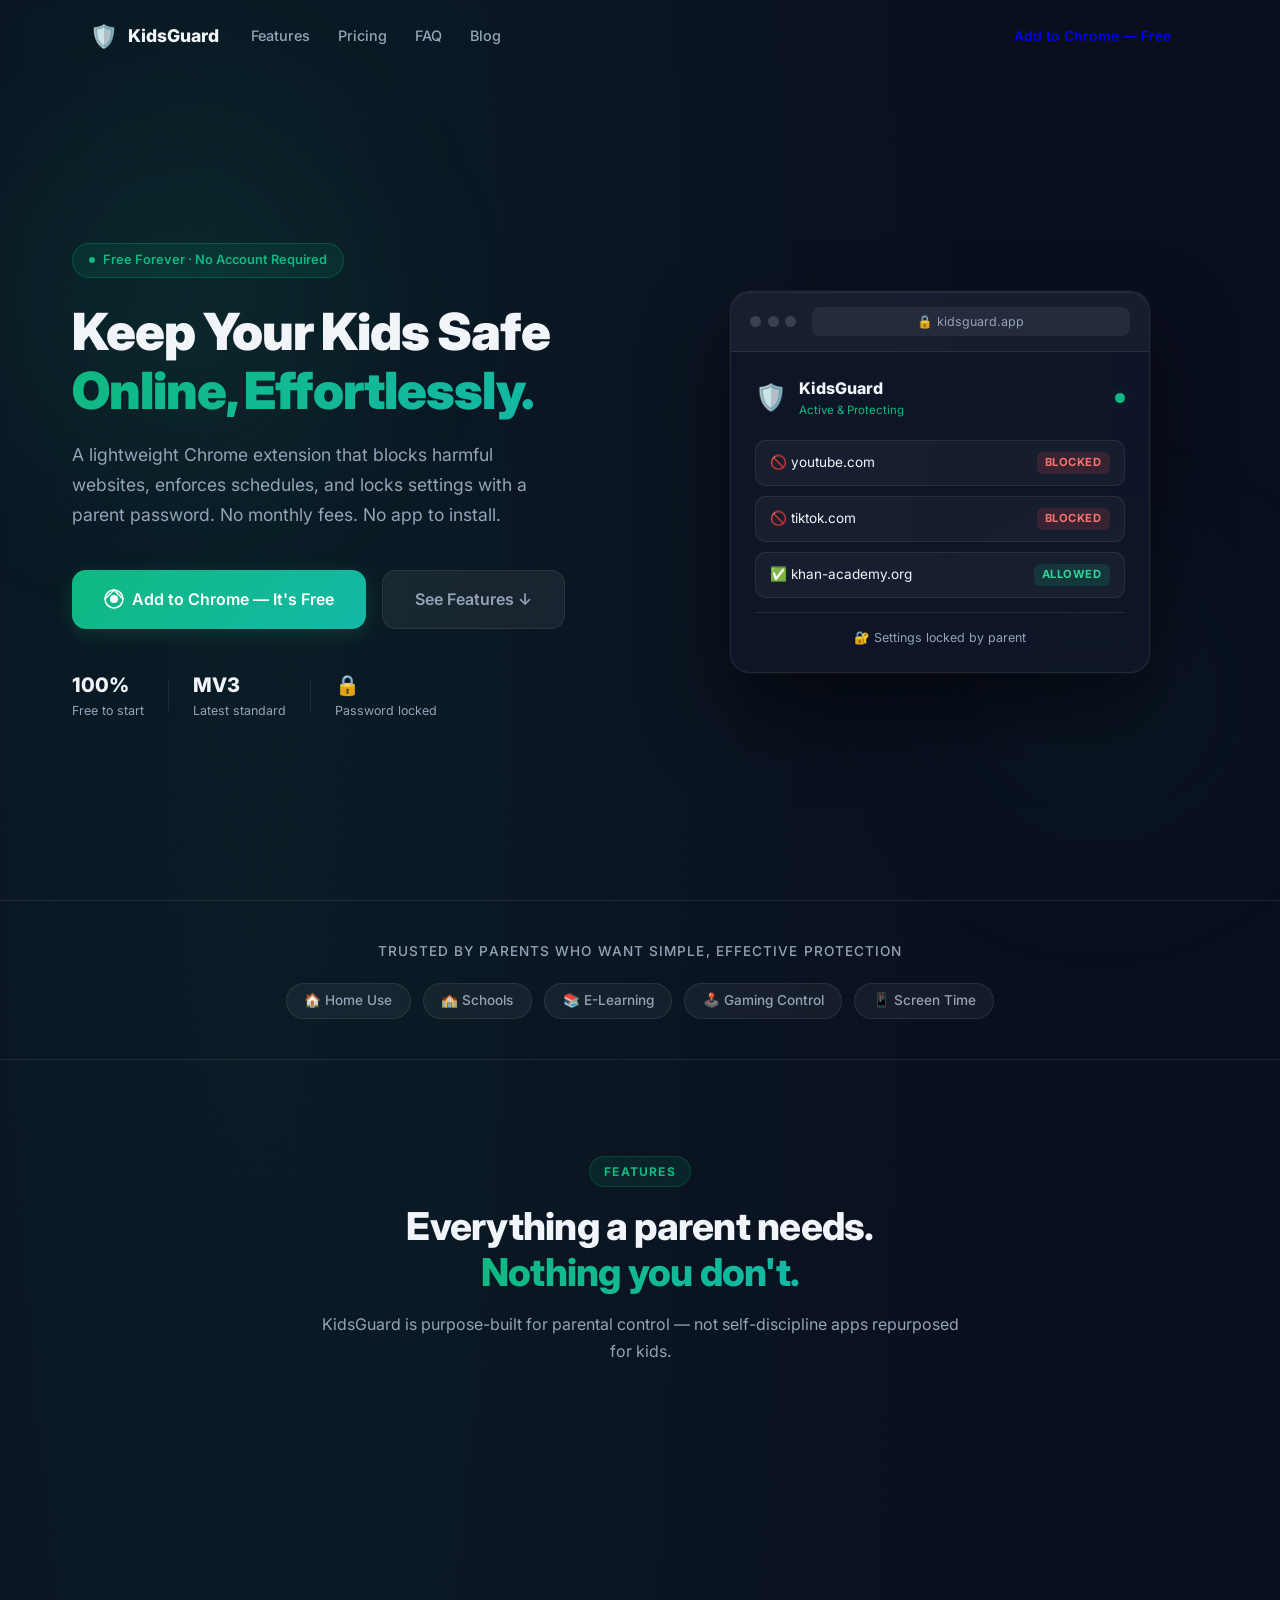
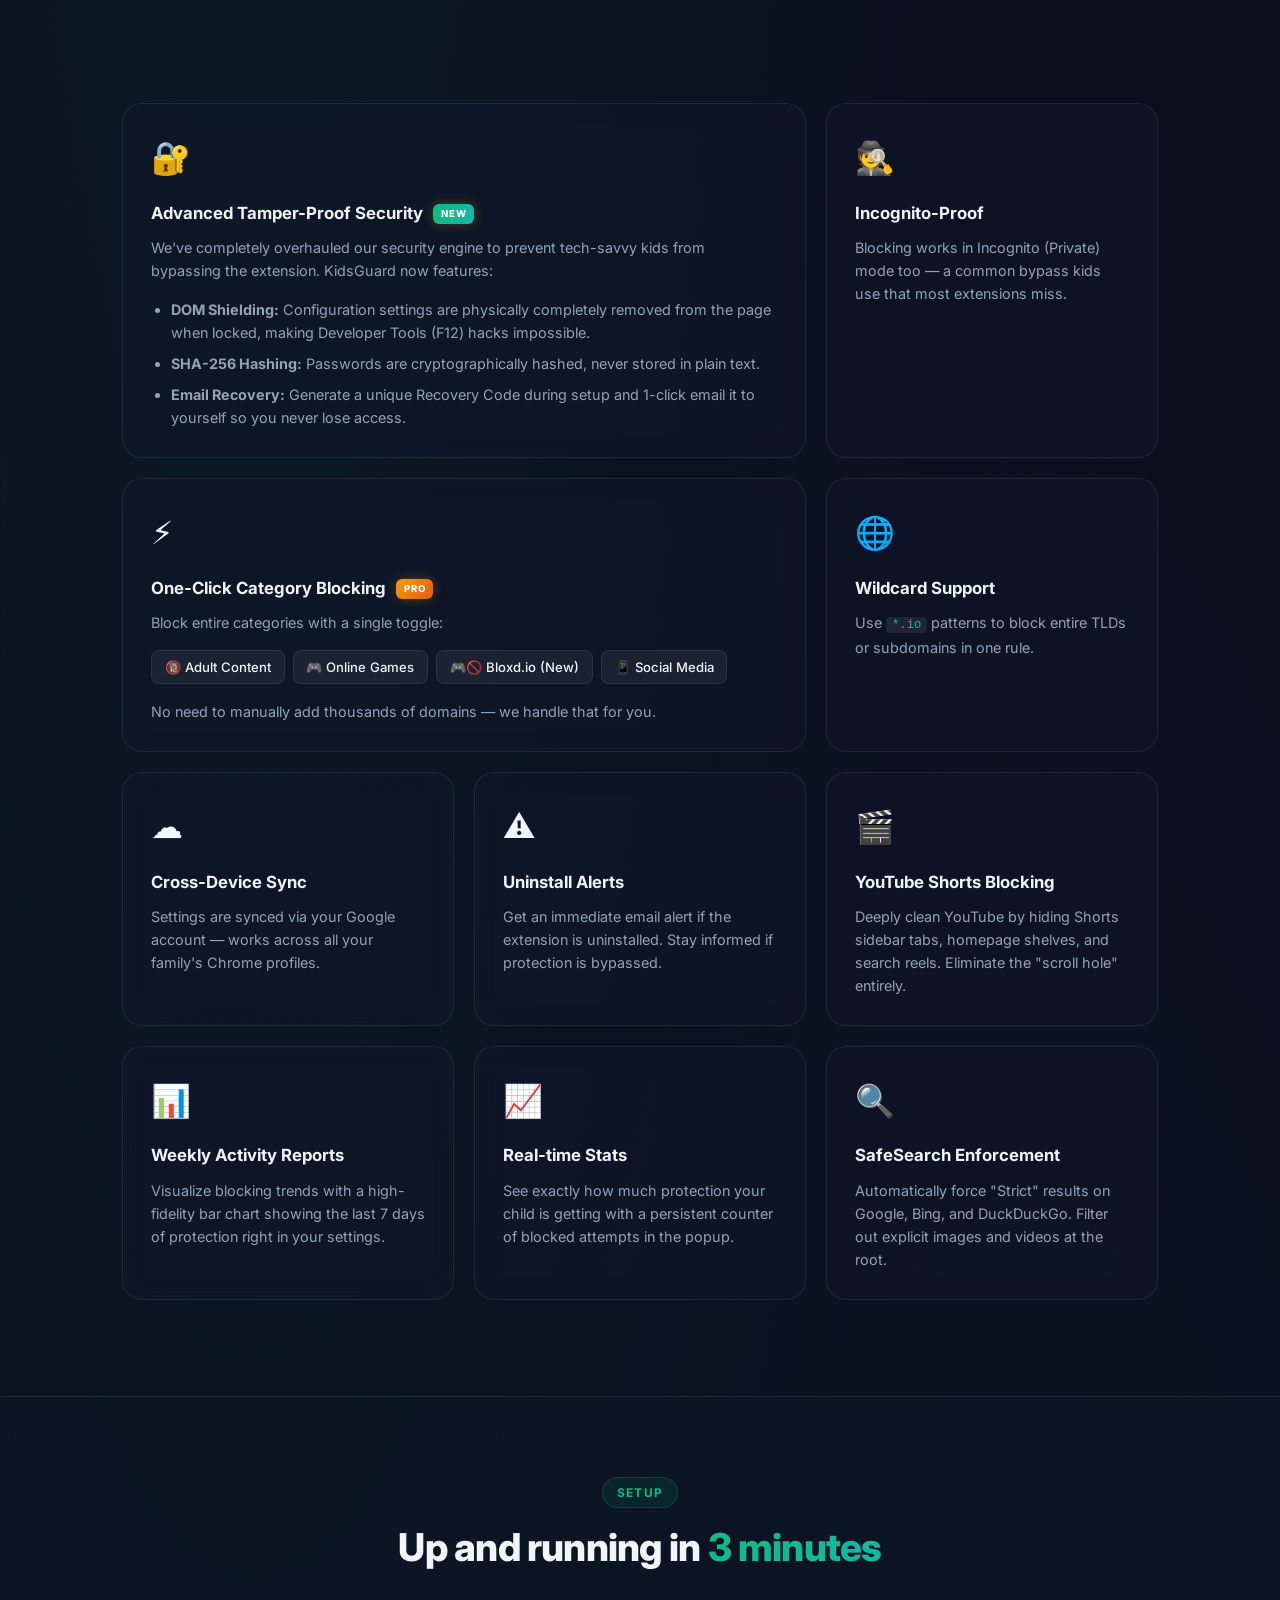
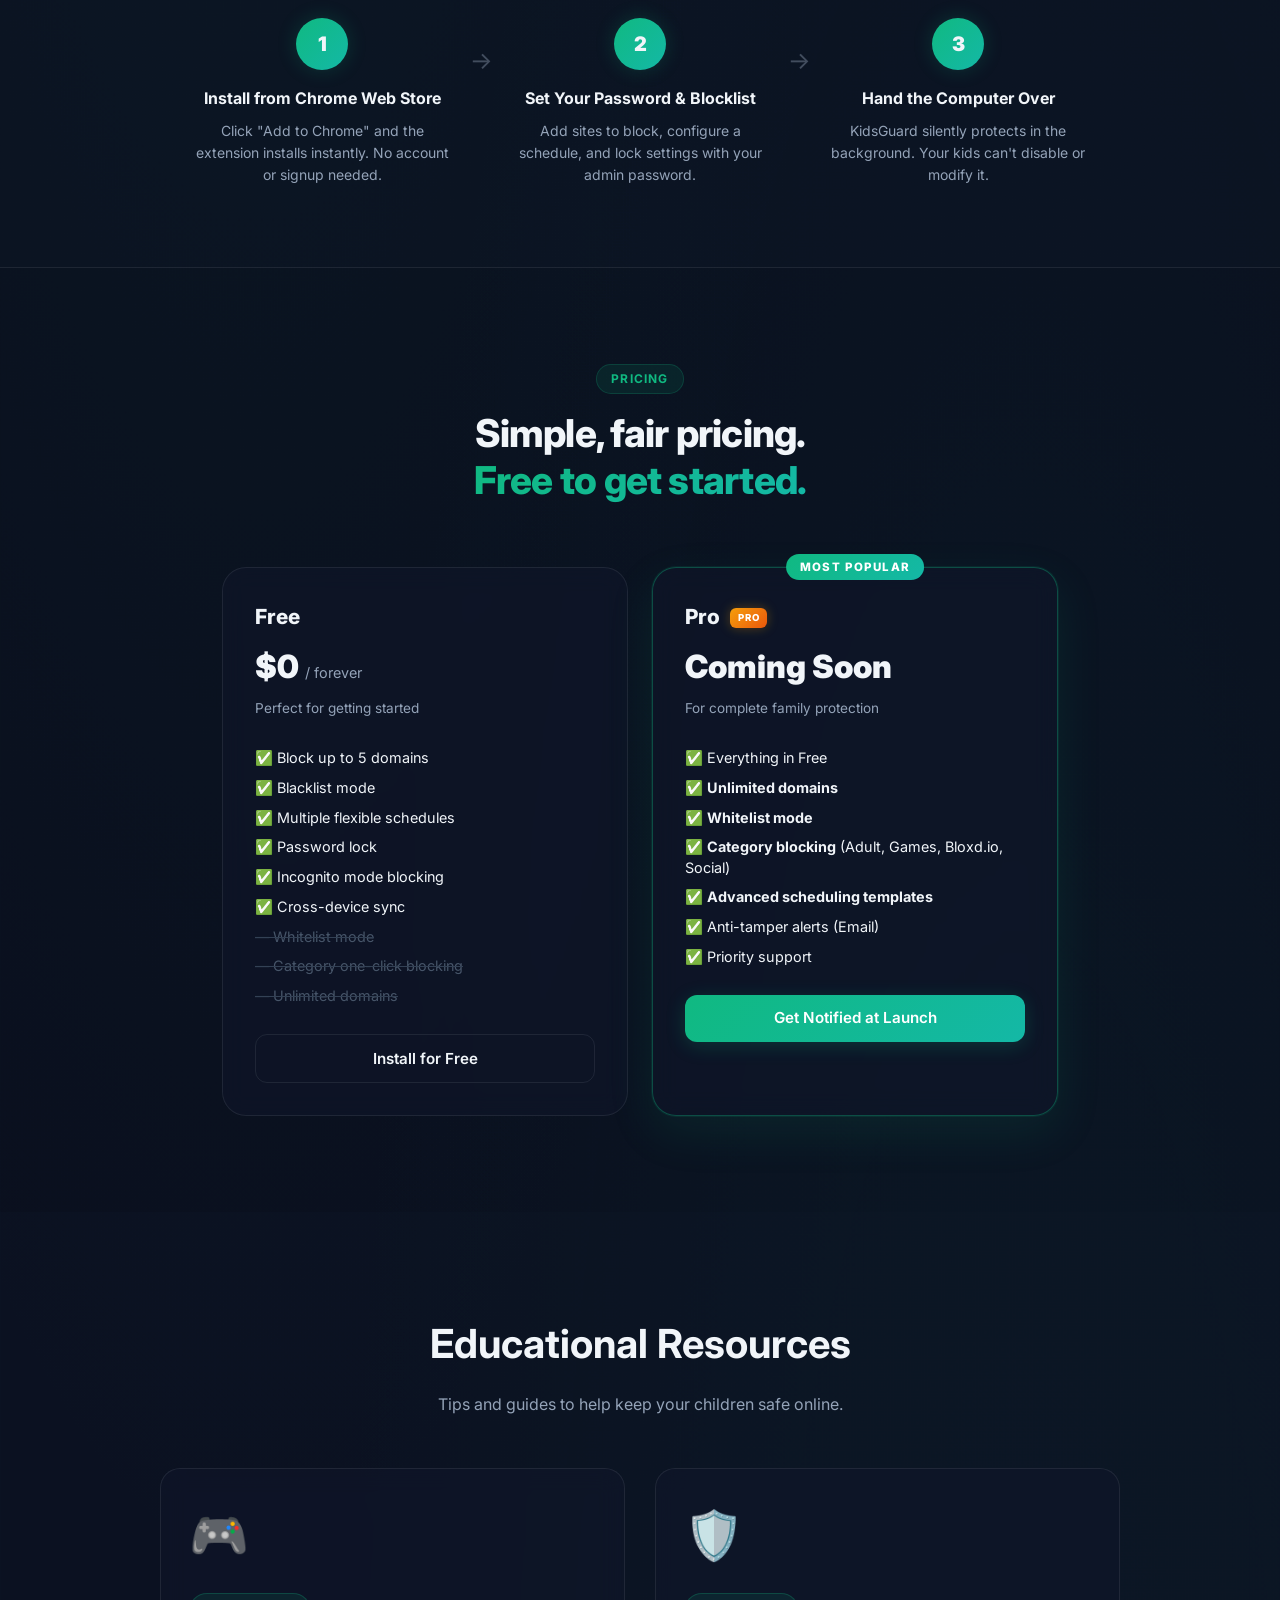
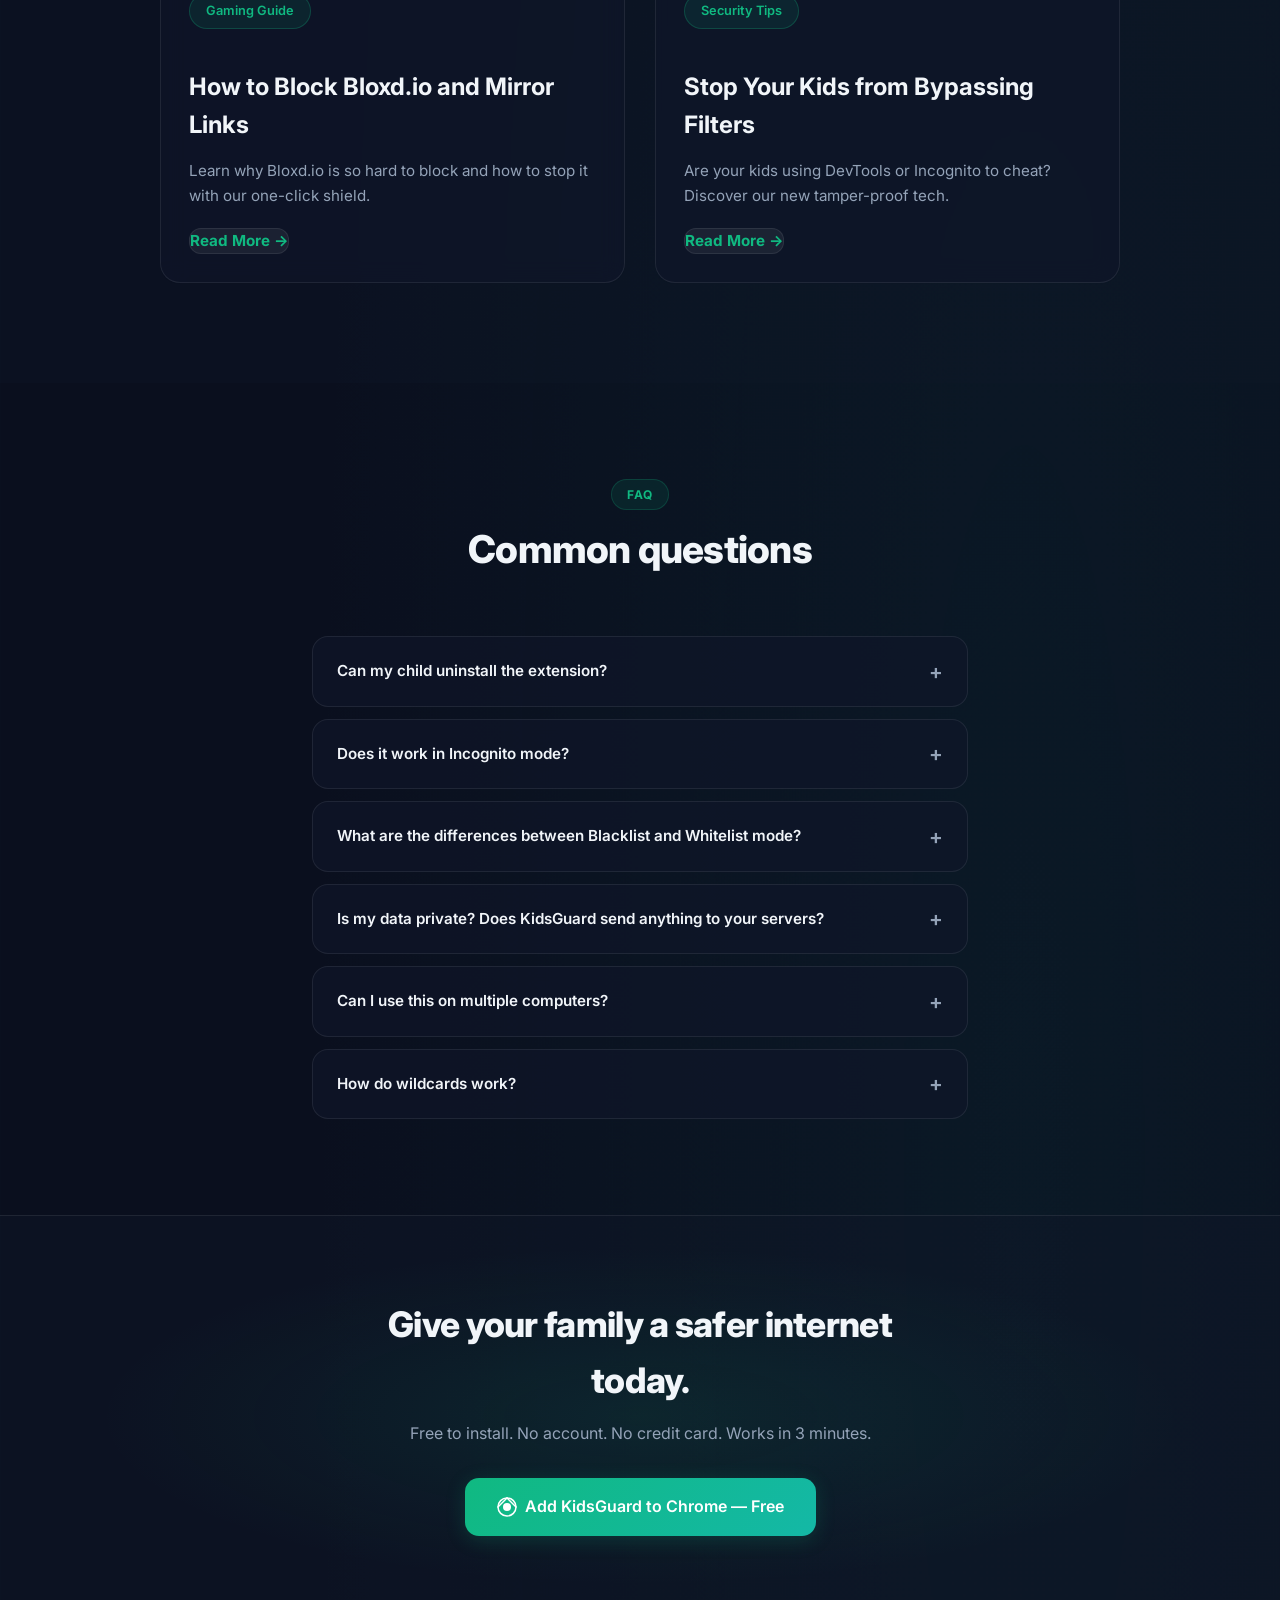
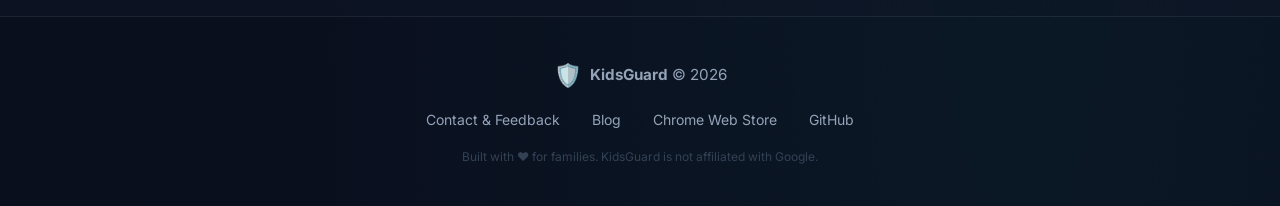
==== commit 47a2d67b: "SEO: Add robots.txt, update sitemap, add canonical + OG tags to all pages" ====
--- a/index.html
+++ b/index.html
@@ -14,6 +14,12 @@
         content="Free Chrome extension to protect your kids online. Block bad sites, set time schedules, and lock settings with a password.">
     <meta property="og:type" content="website">
     <meta property="og:url" content="https://mcsrichard.github.io/kidsguard/">
+    <meta property="og:image" content="https://mcsrichard.github.io/kidsguard/assets/icon.png">
+    <meta name="twitter:card" content="summary">
+    <meta name="twitter:title" content="KidsGuard – Free Parental Control Chrome Extension">
+    <meta name="twitter:description" content="Block harmful sites, enforce schedules, and lock settings with a password. Free Chrome extension for parents.">
+    <link rel="canonical" href="https://mcsrichard.github.io/kidsguard/">
+    <link rel="sitemap" type="application/xml" href="/kidsguard/sitemap.xml">
     <link rel="icon" href="assets/icon.png" type="image/png">
     <link rel="preconnect" href="https://fonts.googleapis.com">
     <link rel="preconnect" href="https://fonts.gstatic.com" crossorigin>
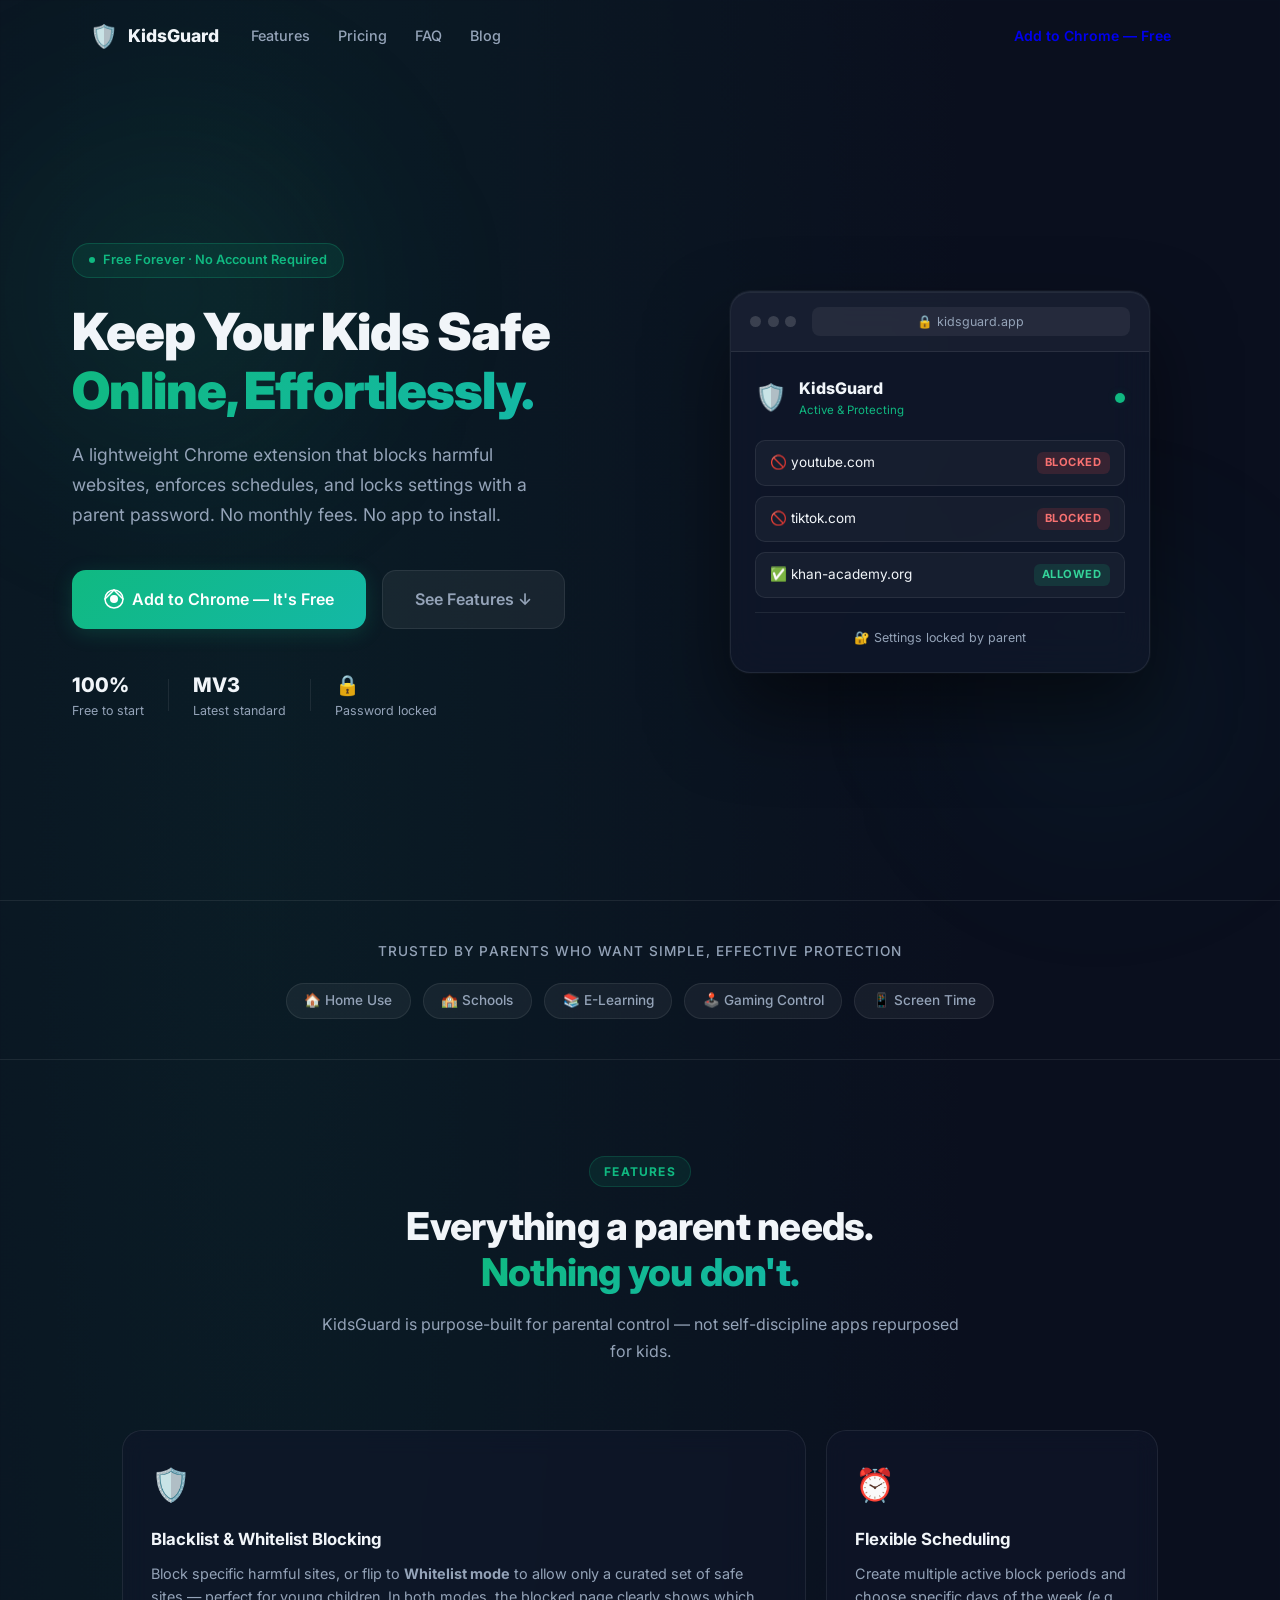
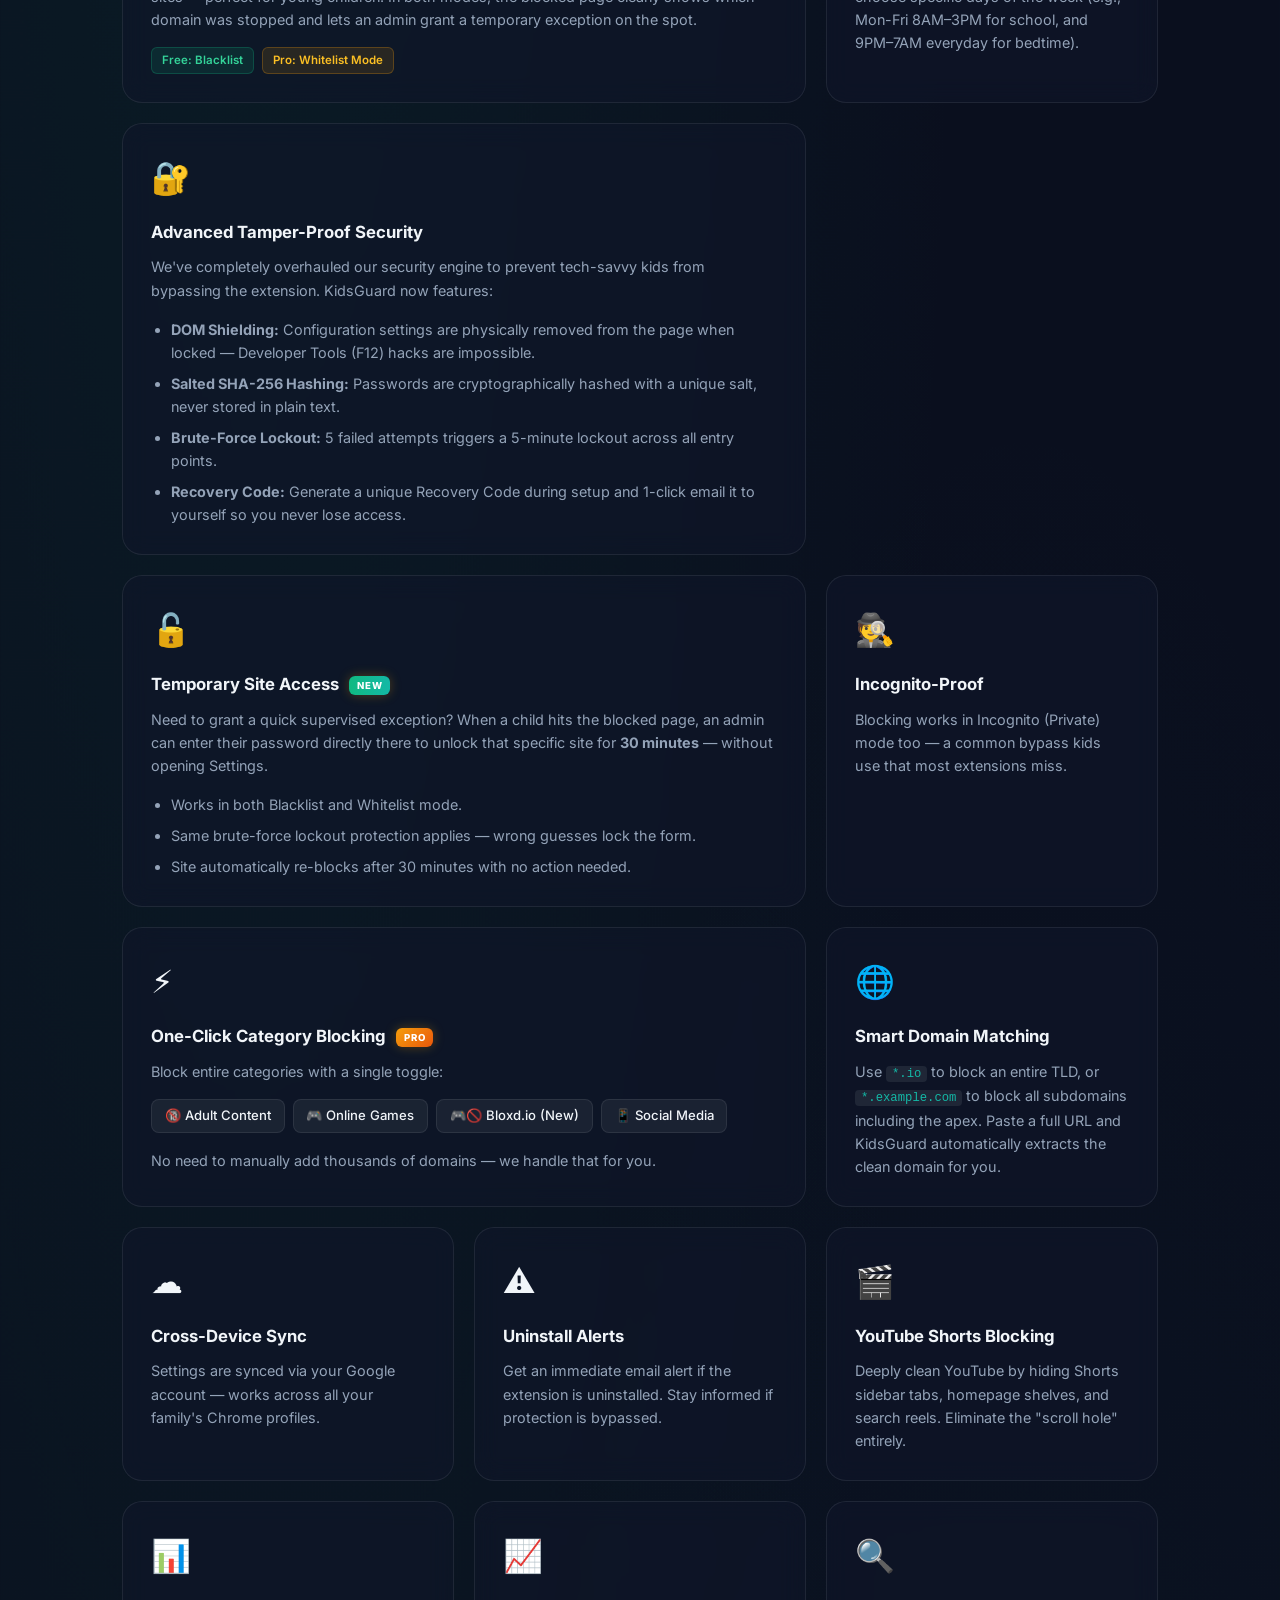
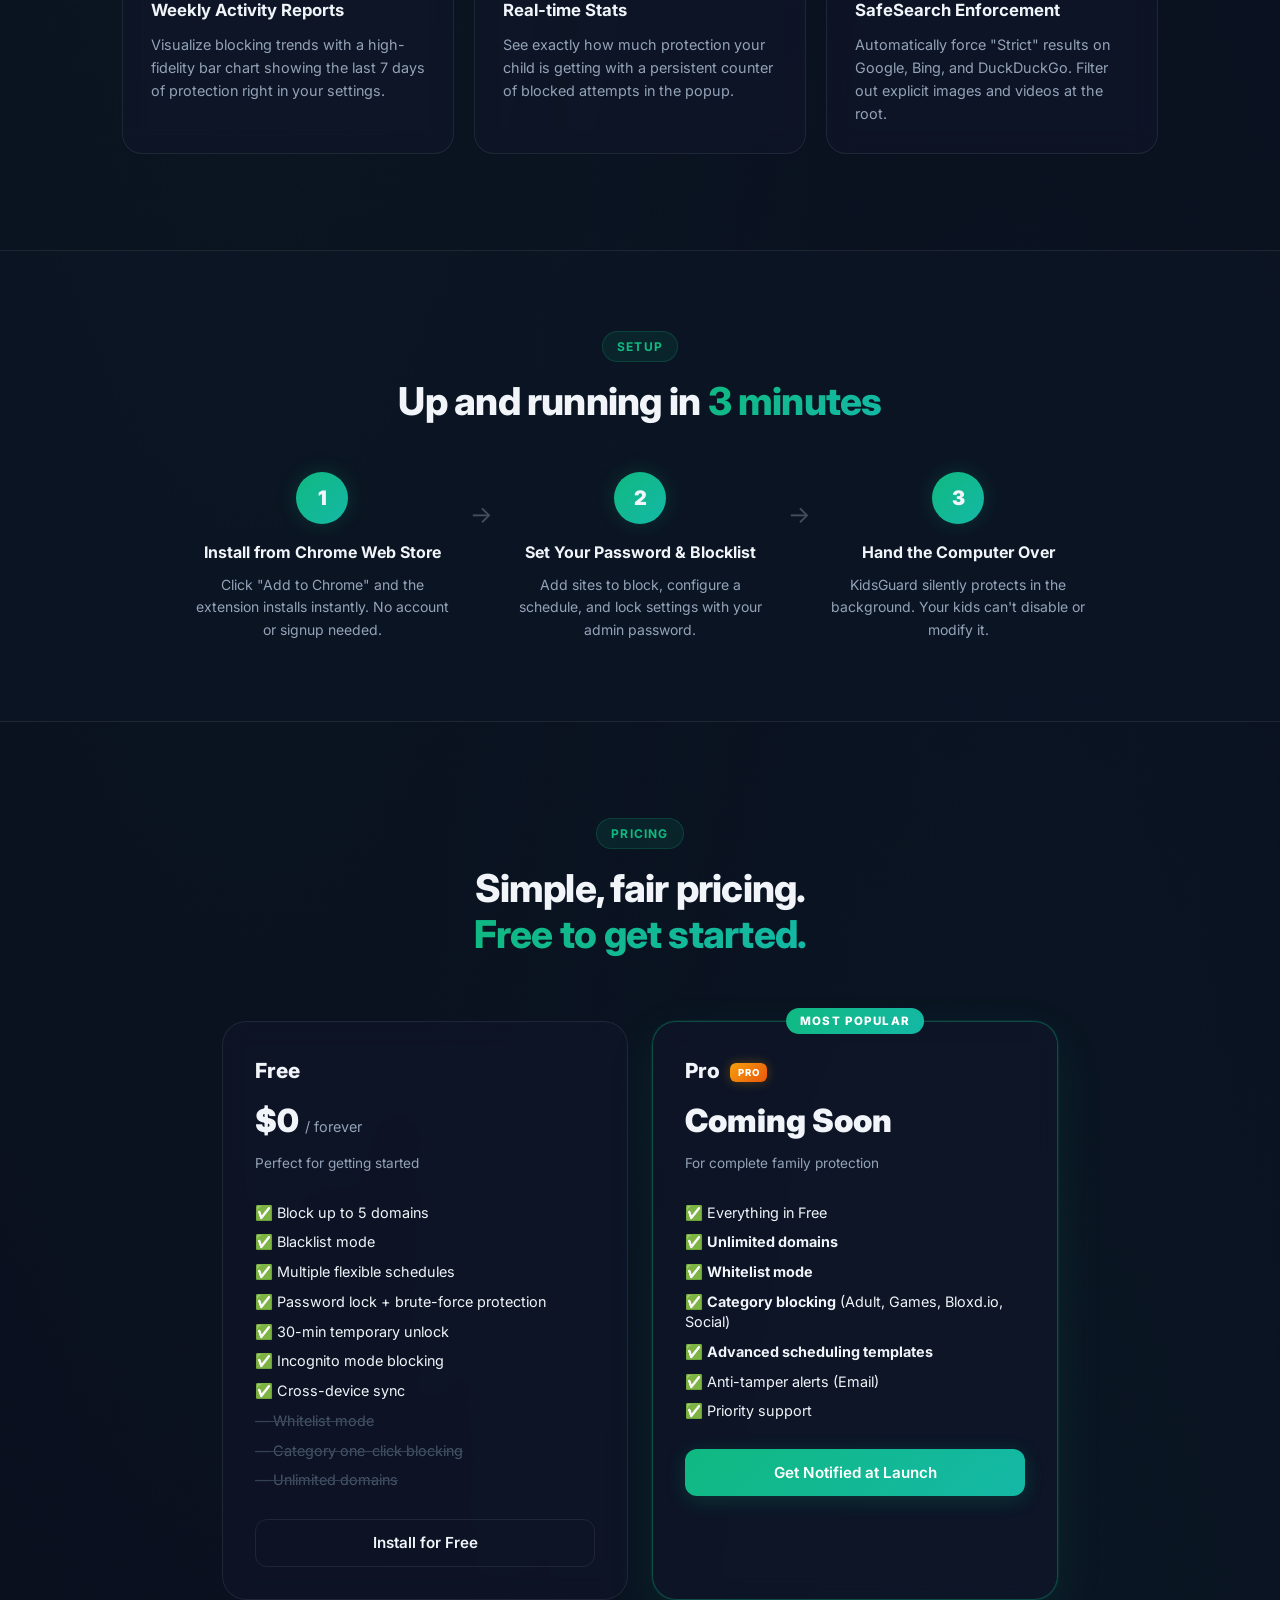
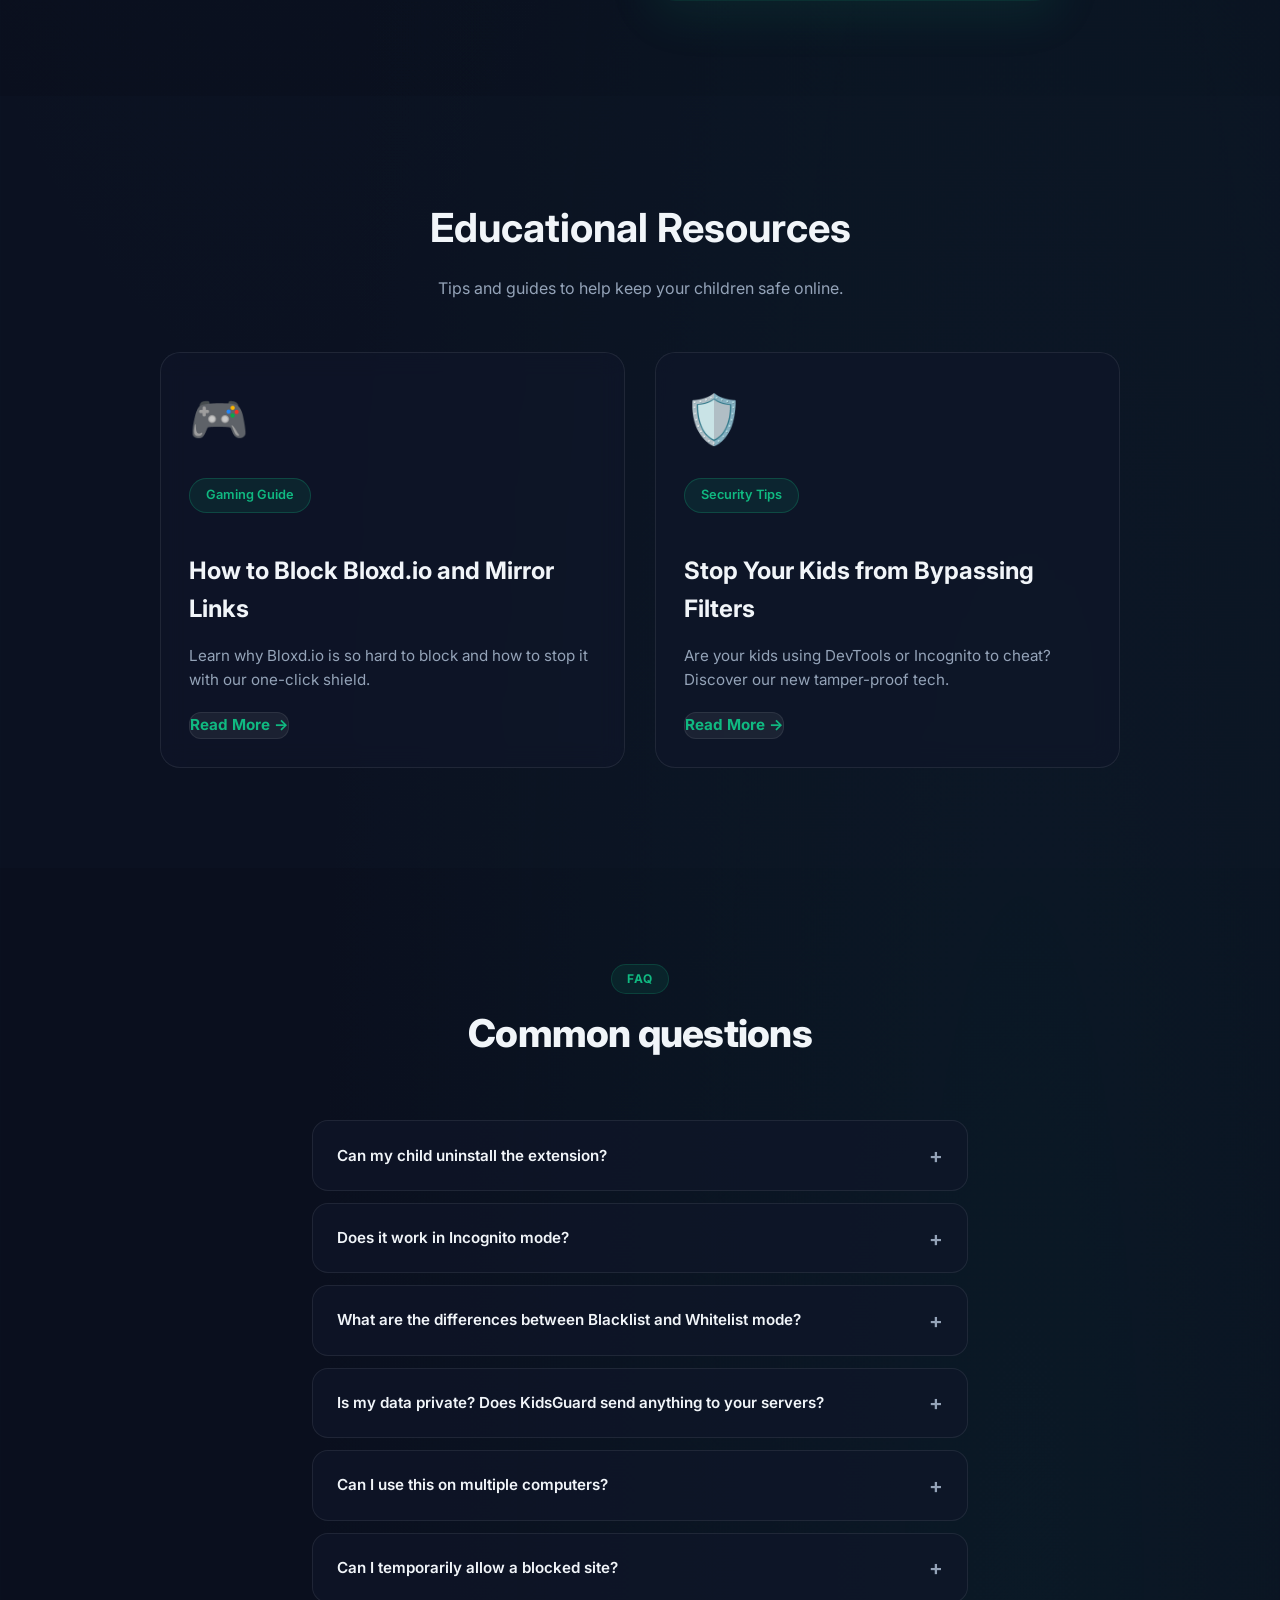
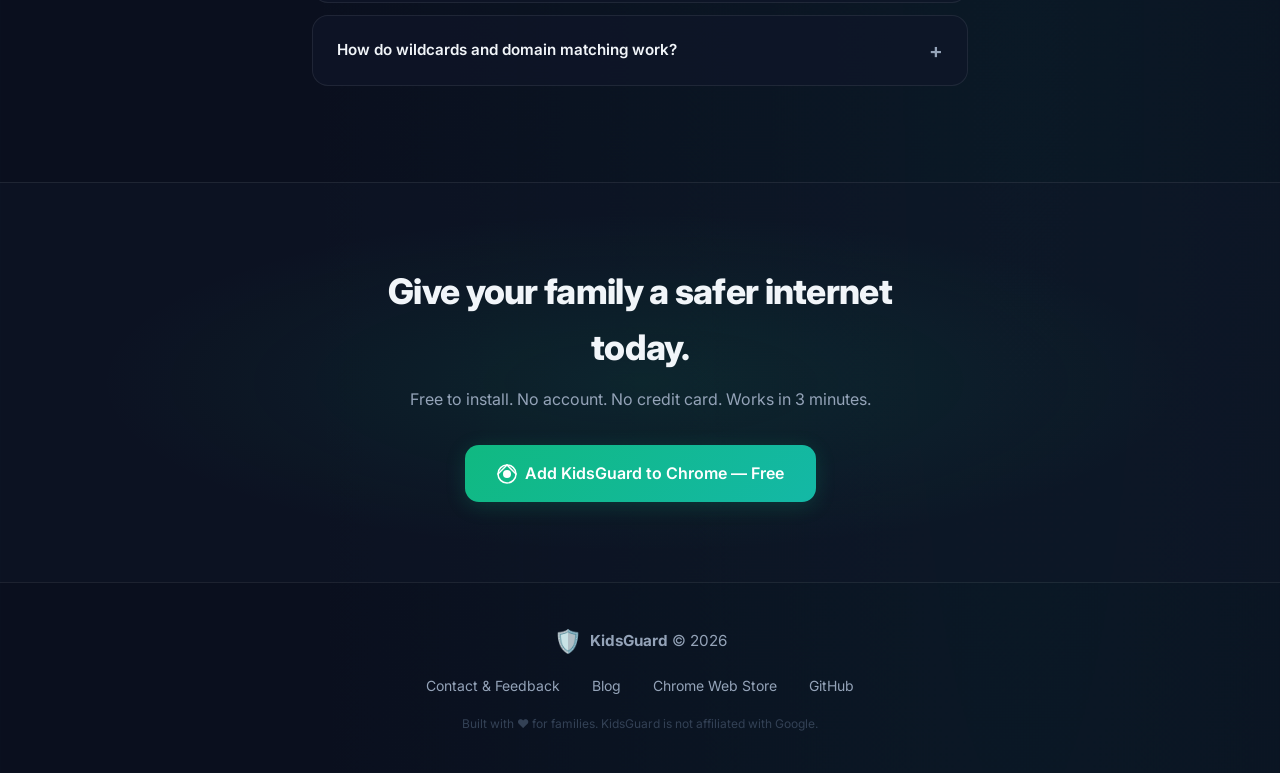
==== commit 0c05330b: "Update landing page for v1.5.0: temporary unlock, smart domain matching - Added "🔓 Temporary Site Ac" ====
--- a/index.html
+++ b/index.html
@@ -6,12 +6,12 @@
     <meta name="viewport" content="width=device-width, initial-scale=1.0">
     <title>KidsGuard – Free Parental Control Chrome Extension</title>
     <meta name="description"
-        content="KidsGuard is a free, lightweight Chrome extension for parents. Block adult sites, set schedules, enable whitelist mode, and protect settings with a password. No subscription required.">
+        content="KidsGuard is a free Chrome extension for parents. Block harmful sites, set schedules, use temporary 30-min unlock, and protect settings with a tamper-proof password. No account required.">
     <meta name="keywords"
         content="parental control chrome extension, website blocker for kids, block adult sites chrome, free parental control, screen time chrome, kids safe browser">
     <meta property="og:title" content="KidsGuard – Parental Control for Chrome">
     <meta property="og:description"
-        content="Free Chrome extension to protect your kids online. Block bad sites, set time schedules, and lock settings with a password.">
+        content="Free Chrome extension to protect your kids online. Block sites, set schedules, use temporary unlock, and lock settings with a tamper-proof password.">
     <meta property="og:type" content="website">
     <meta property="og:url" content="https://mcsrichard.github.io/kidsguard/">
     <meta property="og:image" content="https://mcsrichard.github.io/kidsguard/assets/icon.png">
@@ -184,8 +184,7 @@
             <div class="feature-card feature-card-large">
                 <div class="feature-icon">🛡️</div>
                 <h3>Blacklist & Whitelist Blocking</h3>
-                <p>Block specific harmful sites, or flip to Whitelist mode to <strong>only allow</strong> a curated set
-                    of safe sites — perfect for young children.</p>
+                <p>Block specific harmful sites, or flip to <strong>Whitelist mode</strong> to allow only a curated set of safe sites — perfect for young children. In both modes, the blocked page clearly shows which domain was stopped and lets an admin grant a temporary exception on the spot.</p>
                 <div class="feature-tag-row">
                     <span class="ftag ftag-free">Free: Blacklist</span>
                     <span class="ftag ftag-pro">Pro: Whitelist Mode</span>
@@ -200,12 +199,24 @@
 
             <div class="feature-card feature-card-large">
                 <div class="feature-icon">🔐</div>
-                <h3>Advanced Tamper-Proof Security <span class="badge-pro" style="background: linear-gradient(to right, #10b981, #14b8a6);">NEW</span></h3>
+                <h3>Advanced Tamper-Proof Security</h3>
                 <p>We've completely overhauled our security engine to prevent tech-savvy kids from bypassing the extension. KidsGuard now features:</p>
                 <ul style="margin-top: 1rem; color: var(--text-muted); font-size: 0.9rem; padding-left: 1.25rem;">
-                    <li style="margin-bottom: 0.5rem;"><strong>DOM Shielding:</strong> Configuration settings are physically completely removed from the page when locked, making Developer Tools (F12) hacks impossible.</li>
-                    <li style="margin-bottom: 0.5rem;"><strong>SHA-256 Hashing:</strong> Passwords are cryptographically hashed, never stored in plain text.</li>
-                    <li><strong>Email Recovery:</strong> Generate a unique Recovery Code during setup and 1-click email it to yourself so you never lose access.</li>
+                    <li style="margin-bottom: 0.5rem;"><strong>DOM Shielding:</strong> Configuration settings are physically removed from the page when locked — Developer Tools (F12) hacks are impossible.</li>
+                    <li style="margin-bottom: 0.5rem;"><strong>Salted SHA-256 Hashing:</strong> Passwords are cryptographically hashed with a unique salt, never stored in plain text.</li>
+                    <li style="margin-bottom: 0.5rem;"><strong>Brute-Force Lockout:</strong> 5 failed attempts triggers a 5-minute lockout across all entry points.</li>
+                    <li><strong>Recovery Code:</strong> Generate a unique Recovery Code during setup and 1-click email it to yourself so you never lose access.</li>
+                </ul>
+            </div>
+
+            <div class="feature-card feature-card-large">
+                <div class="feature-icon">🔓</div>
+                <h3>Temporary Site Access <span class="badge-pro" style="background: linear-gradient(to right, #10b981, #14b8a6);">NEW</span></h3>
+                <p>Need to grant a quick supervised exception? When a child hits the blocked page, an admin can enter their password directly there to unlock that specific site for <strong>30 minutes</strong> — without opening Settings.</p>
+                <ul style="margin-top: 1rem; color: var(--text-muted); font-size: 0.9rem; padding-left: 1.25rem;">
+                    <li style="margin-bottom: 0.5rem;">Works in both Blacklist and Whitelist mode.</li>
+                    <li style="margin-bottom: 0.5rem;">Same brute-force lockout protection applies — wrong guesses lock the form.</li>
+                    <li>Site automatically re-blocks after 30 minutes with no action needed.</li>
                 </ul>
             </div>
 
@@ -232,8 +243,8 @@
 
             <div class="feature-card">
                 <div class="feature-icon">🌐</div>
-                <h3>Wildcard Support</h3>
-                <p>Use <code>*.io</code> patterns to block entire TLDs or subdomains in one rule.</p>
+                <h3>Smart Domain Matching</h3>
+                <p>Use <code>*.io</code> to block an entire TLD, or <code>*.example.com</code> to block all subdomains including the apex. Paste a full URL and KidsGuard automatically extracts the clean domain for you.</p>
             </div>
 
             <div class="feature-card">
@@ -326,7 +337,8 @@
                     <li class="feat-yes">✅ Block up to 5 domains</li>
                     <li class="feat-yes">✅ Blacklist mode</li>
                     <li class="feat-yes">✅ Multiple flexible schedules</li>
-                    <li class="feat-yes">✅ Password lock</li>
+                    <li class="feat-yes">✅ Password lock + brute-force protection</li>
+                    <li class="feat-yes">✅ 30-min temporary unlock</li>
                     <li class="feat-yes">✅ Incognito mode blocking</li>
                     <li class="feat-yes">✅ Cross-device sync</li>
                     <li class="feat-no">— Whitelist mode</li>
@@ -442,12 +454,14 @@
                     account will automatically inherit the blocklist and scheduling rules.</p>
             </details>
             <details class="faq-item">
-                <summary>How do wildcards work?</summary>
-                <p>KidsGuard supports <code>*.domain.com</code> wildcards. For example, adding
-                    <code>*.io</code> will block all websites ending in <code>.io</code>. Adding
-                    <code>*.google.com</code> will block all Google subdomains (like maps, drive, etc.) while leaving
-                    google.com itself accessible.
-                </p>
+                <summary>Can I temporarily allow a blocked site?</summary>
+                <div class="faq-content">
+                    <p>Yes — without opening Settings. When your child hits the KidsGuard blocked page, click <strong>"🔓 Unlock for 30 min"</strong> and enter your admin password. The site becomes accessible for exactly 30 minutes, then automatically re-blocks. The same brute-force lockout applies, so wrong guesses are rate-limited.</p>
+                </div>
+            </details>
+            <details class="faq-item">
+                <summary>How do wildcards and domain matching work?</summary>
+                <p>KidsGuard supports <code>*.domain.com</code> wildcards. Adding <code>*.io</code> blocks all <code>.io</code> sites. Adding <code>*.google.com</code> blocks all Google subdomains while leaving <code>google.com</code> itself accessible. You can also paste a full URL (e.g. <code>https://youtube.com/watch?v=abc</code>) and KidsGuard automatically strips it down to just the domain.</p>
             </details>
         </div>
     </section>
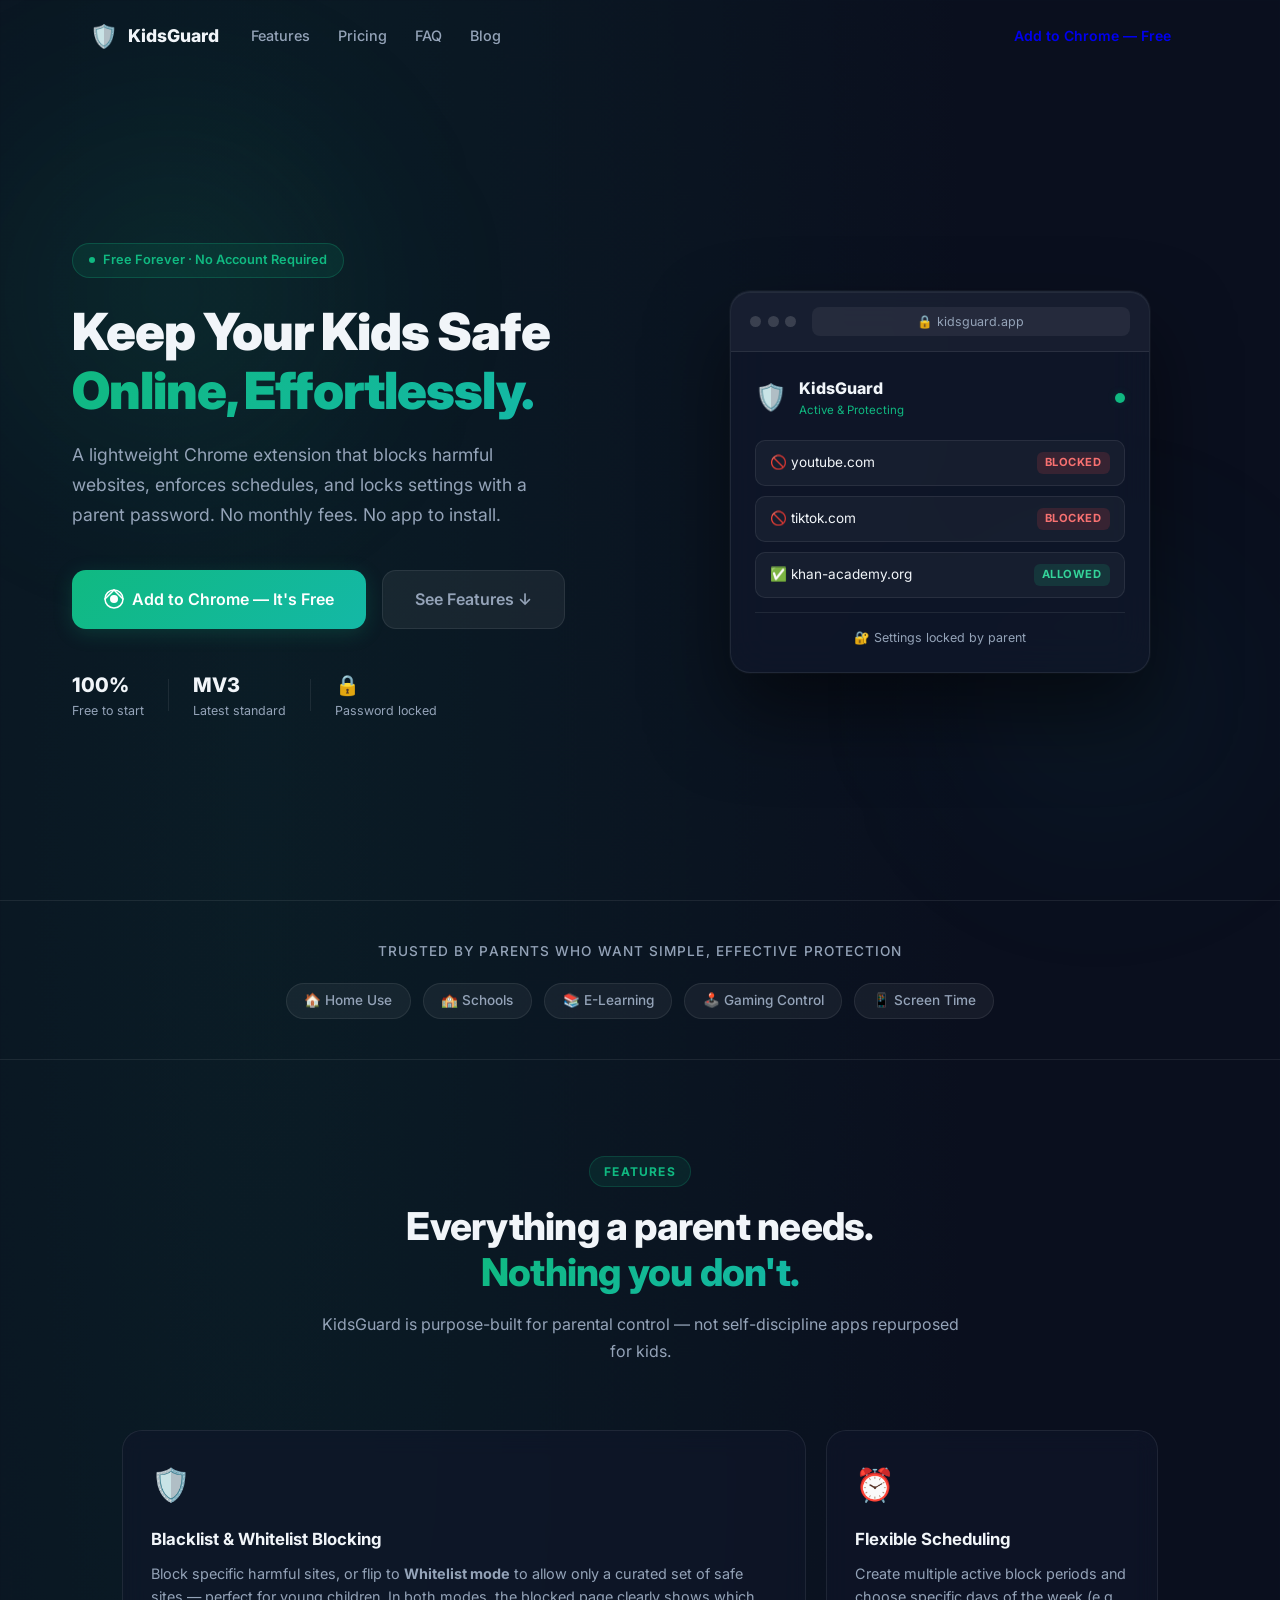
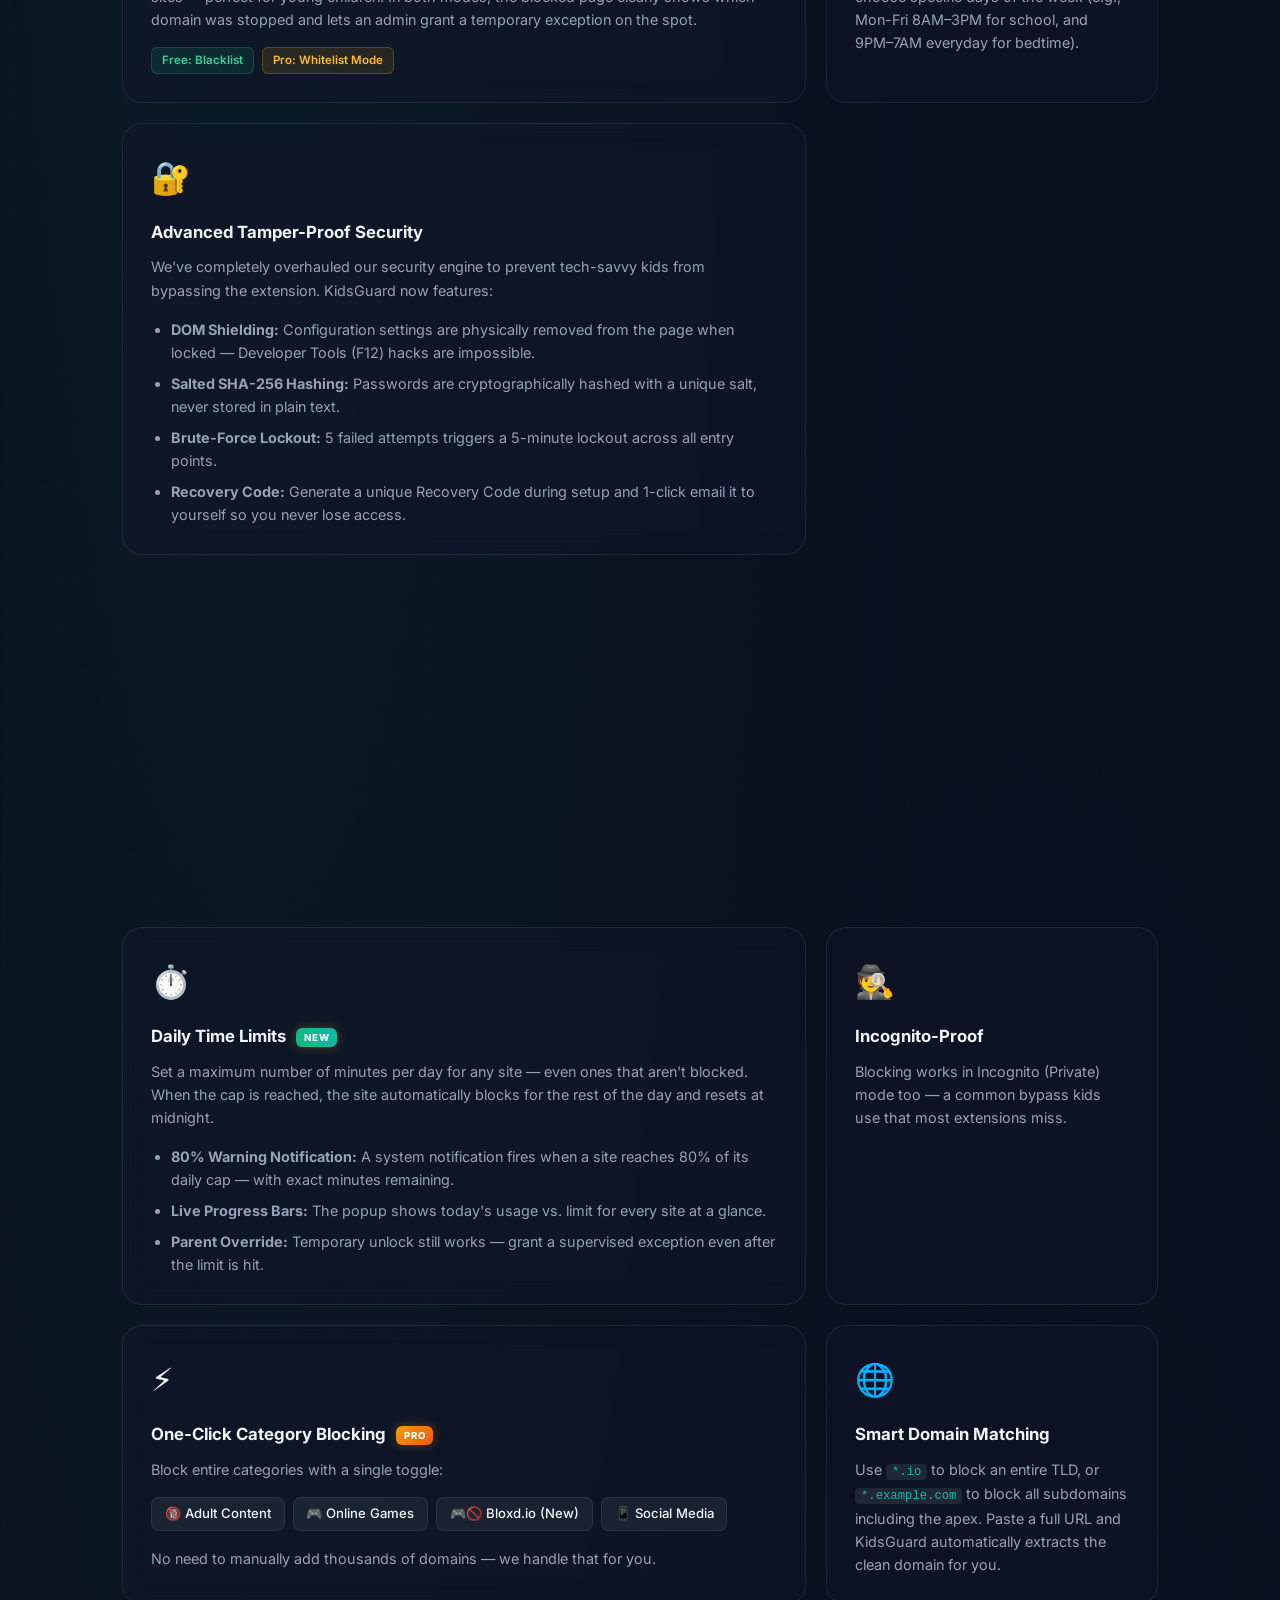
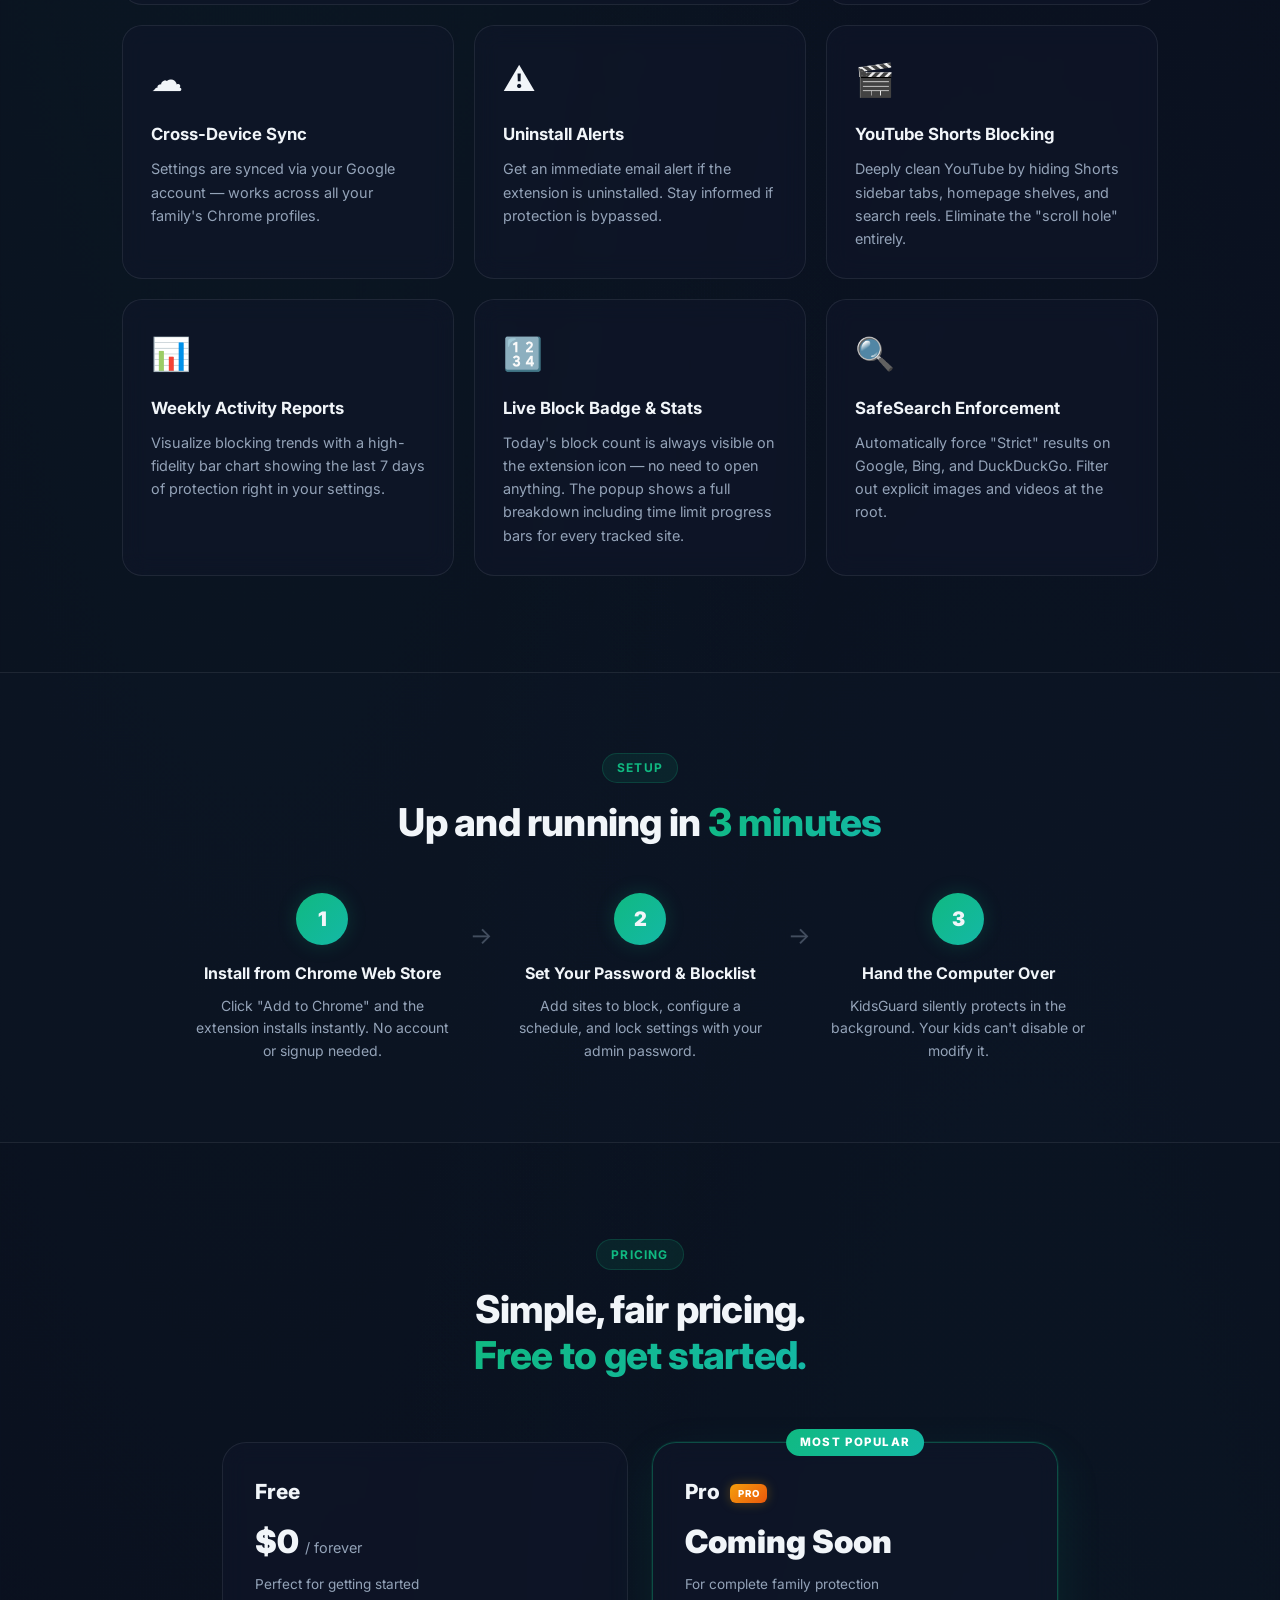
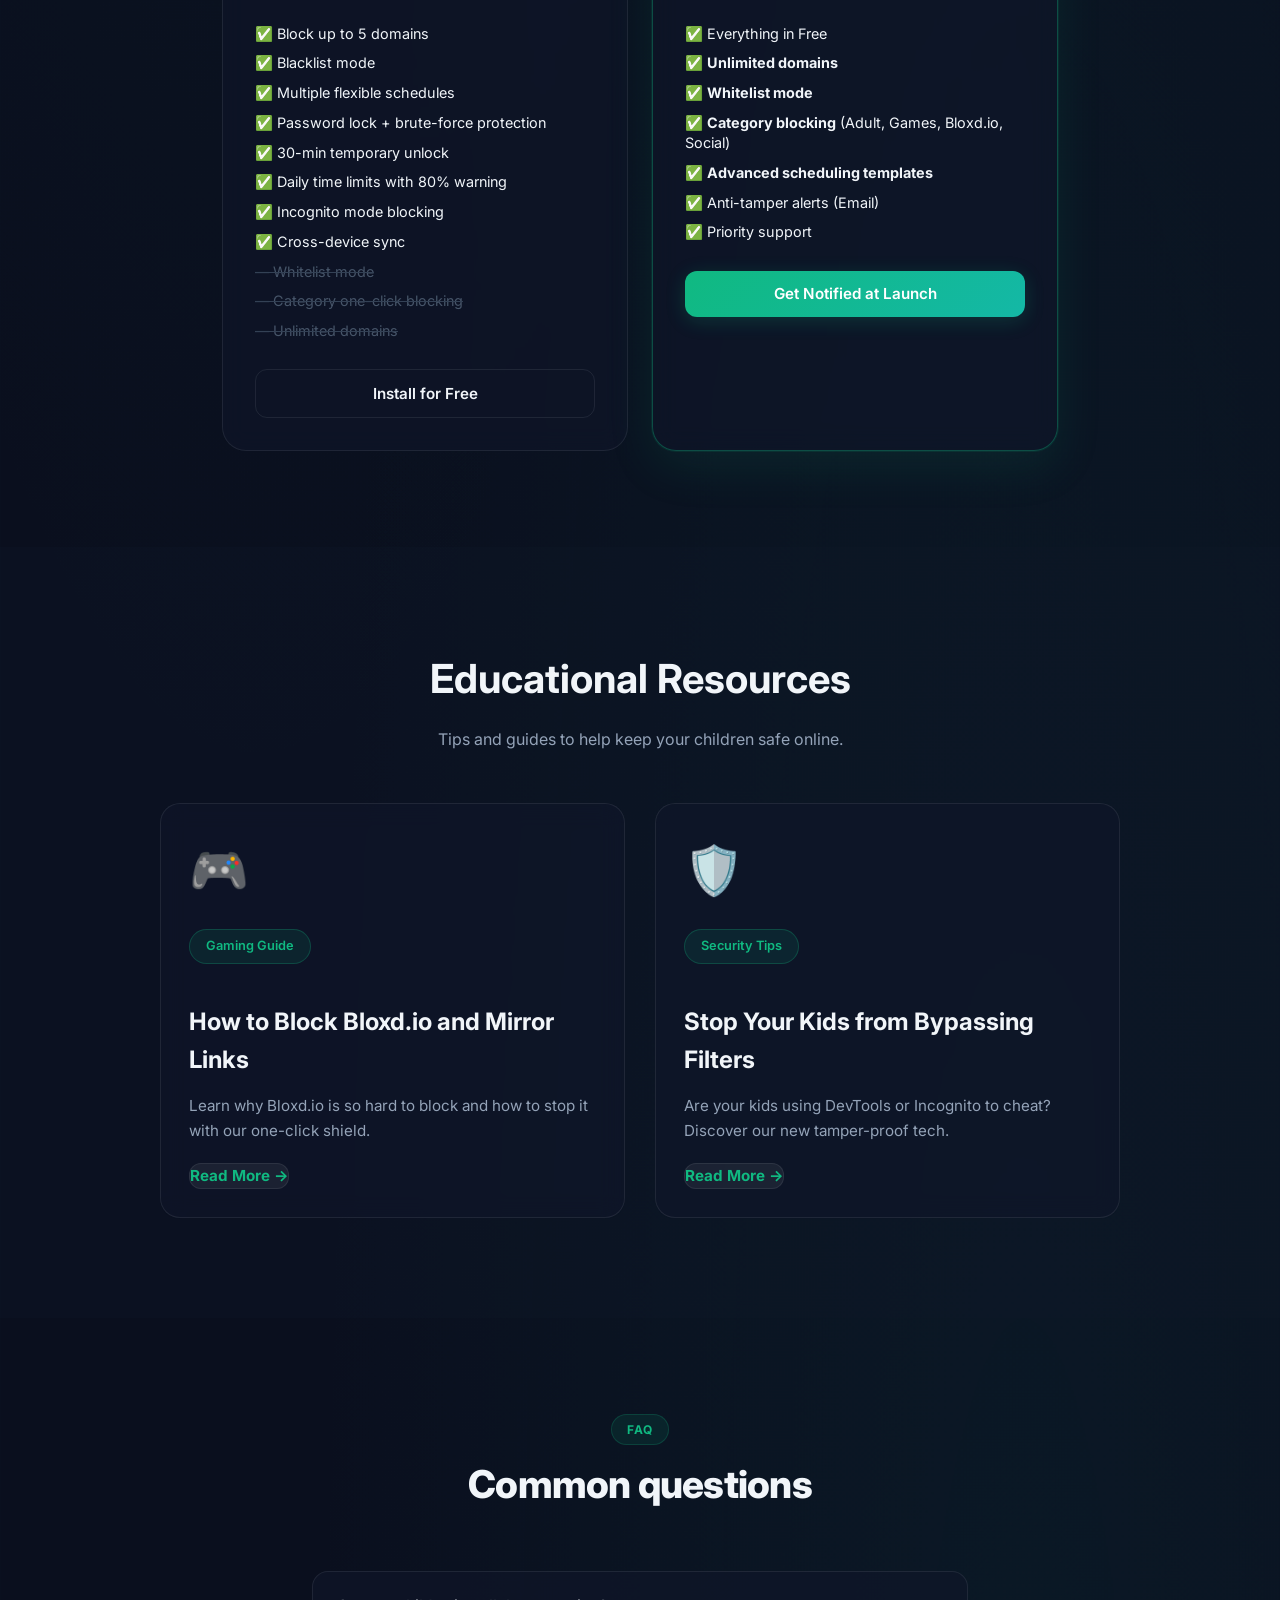
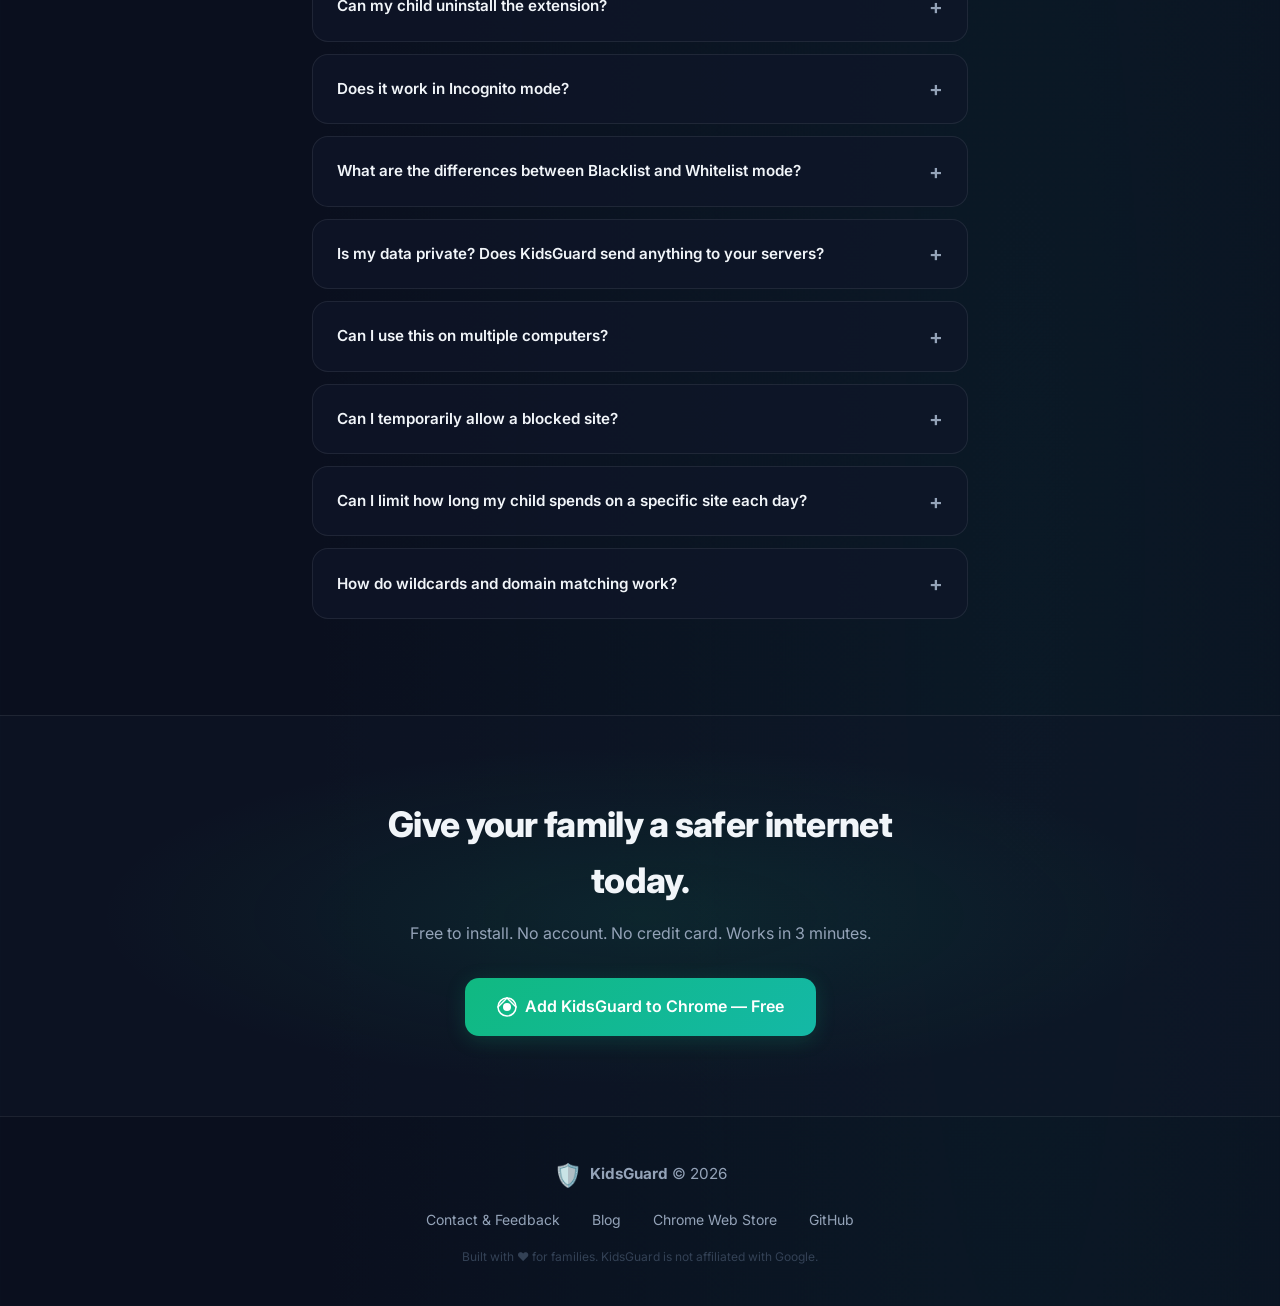
==== commit cd2f329e: "Update landing page for v1.6.0: daily time limits, badge counter - Add Daily Time Limits feature car" ====
--- a/index.html
+++ b/index.html
@@ -6,7 +6,7 @@
     <meta name="viewport" content="width=device-width, initial-scale=1.0">
     <title>KidsGuard – Free Parental Control Chrome Extension</title>
     <meta name="description"
-        content="KidsGuard is a free Chrome extension for parents. Block harmful sites, set schedules, use temporary 30-min unlock, and protect settings with a tamper-proof password. No account required.">
+        content="KidsGuard is a free Chrome extension for parents. Block harmful sites, set daily time limits, enforce schedules, use temporary 30-min unlock, and protect settings with a tamper-proof password. No account required.">
     <meta name="keywords"
         content="parental control chrome extension, website blocker for kids, block adult sites chrome, free parental control, screen time chrome, kids safe browser">
     <meta property="og:title" content="KidsGuard – Parental Control for Chrome">
@@ -211,12 +211,23 @@
 
             <div class="feature-card feature-card-large">
                 <div class="feature-icon">🔓</div>
-                <h3>Temporary Site Access <span class="badge-pro" style="background: linear-gradient(to right, #10b981, #14b8a6);">NEW</span></h3>
+                <h3>Temporary Site Access</h3>
                 <p>Need to grant a quick supervised exception? When a child hits the blocked page, an admin can enter their password directly there to unlock that specific site for <strong>30 minutes</strong> — without opening Settings.</p>
                 <ul style="margin-top: 1rem; color: var(--text-muted); font-size: 0.9rem; padding-left: 1.25rem;">
                     <li style="margin-bottom: 0.5rem;">Works in both Blacklist and Whitelist mode.</li>
                     <li style="margin-bottom: 0.5rem;">Same brute-force lockout protection applies — wrong guesses lock the form.</li>
                     <li>Site automatically re-blocks after 30 minutes with no action needed.</li>
+                </ul>
+            </div>
+
+            <div class="feature-card feature-card-large">
+                <div class="feature-icon">⏱️</div>
+                <h3>Daily Time Limits <span class="badge-pro" style="background: linear-gradient(to right, #10b981, #14b8a6);">NEW</span></h3>
+                <p>Set a maximum number of minutes per day for any site — even ones that aren't blocked. When the cap is reached, the site automatically blocks for the rest of the day and resets at midnight.</p>
+                <ul style="margin-top: 1rem; color: var(--text-muted); font-size: 0.9rem; padding-left: 1.25rem;">
+                    <li style="margin-bottom: 0.5rem;"><strong>80% Warning Notification:</strong> A system notification fires when a site reaches 80% of its daily cap — with exact minutes remaining.</li>
+                    <li style="margin-bottom: 0.5rem;"><strong>Live Progress Bars:</strong> The popup shows today's usage vs. limit for every site at a glance.</li>
+                    <li><strong>Parent Override:</strong> Temporary unlock still works — grant a supervised exception even after the limit is hit.</li>
                 </ul>
             </div>
 
@@ -273,9 +284,9 @@
             </div>
 
             <div class="feature-card">
-                <div class="feature-icon">📈</div>
-                <h3>Real-time Stats</h3>
-                <p>See exactly how much protection your child is getting with a persistent counter of blocked attempts in the popup.</p>
+                <div class="feature-icon">🔢</div>
+                <h3>Live Block Badge & Stats</h3>
+                <p>Today's block count is always visible on the extension icon — no need to open anything. The popup shows a full breakdown including time limit progress bars for every tracked site.</p>
             </div>
 
             <div class="feature-card">
@@ -339,6 +350,7 @@
                     <li class="feat-yes">✅ Multiple flexible schedules</li>
                     <li class="feat-yes">✅ Password lock + brute-force protection</li>
                     <li class="feat-yes">✅ 30-min temporary unlock</li>
+                    <li class="feat-yes">✅ Daily time limits with 80% warning</li>
                     <li class="feat-yes">✅ Incognito mode blocking</li>
                     <li class="feat-yes">✅ Cross-device sync</li>
                     <li class="feat-no">— Whitelist mode</li>
@@ -457,6 +469,12 @@
                 <summary>Can I temporarily allow a blocked site?</summary>
                 <div class="faq-content">
                     <p>Yes — without opening Settings. When your child hits the KidsGuard blocked page, click <strong>"🔓 Unlock for 30 min"</strong> and enter your admin password. The site becomes accessible for exactly 30 minutes, then automatically re-blocks. The same brute-force lockout applies, so wrong guesses are rate-limited.</p>
+                </div>
+            </details>
+            <details class="faq-item">
+                <summary>Can I limit how long my child spends on a specific site each day?</summary>
+                <div class="faq-content">
+                    <p>Yes — with <strong>Daily Time Limits</strong>. Set a minute cap for any site (e.g., youtube.com → 60 min/day). When the limit is hit, the site automatically blocks for the rest of the day and resets at midnight. You'll also receive a system notification when usage reaches 80% of the cap. As a parent, you can still grant a 30-minute temporary exception via the blocked page if needed.</p>
                 </div>
             </details>
             <details class="faq-item">
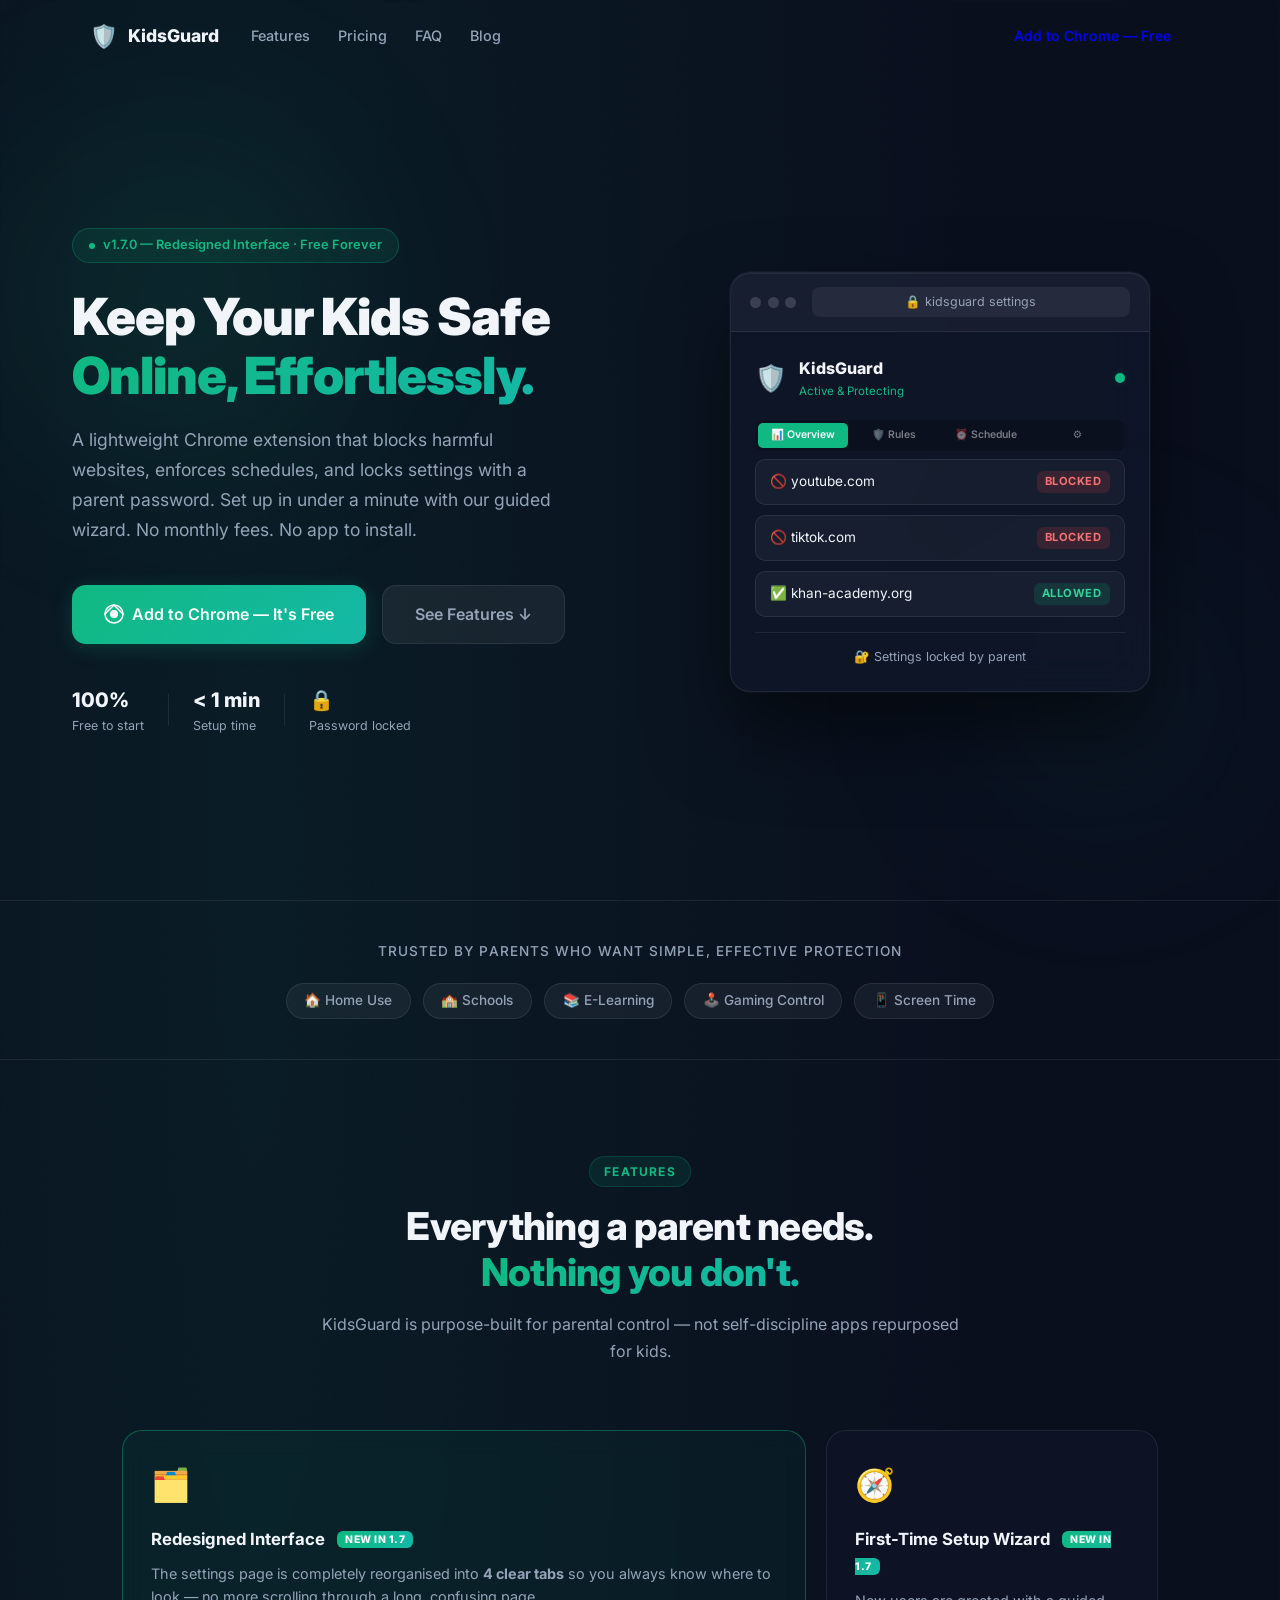
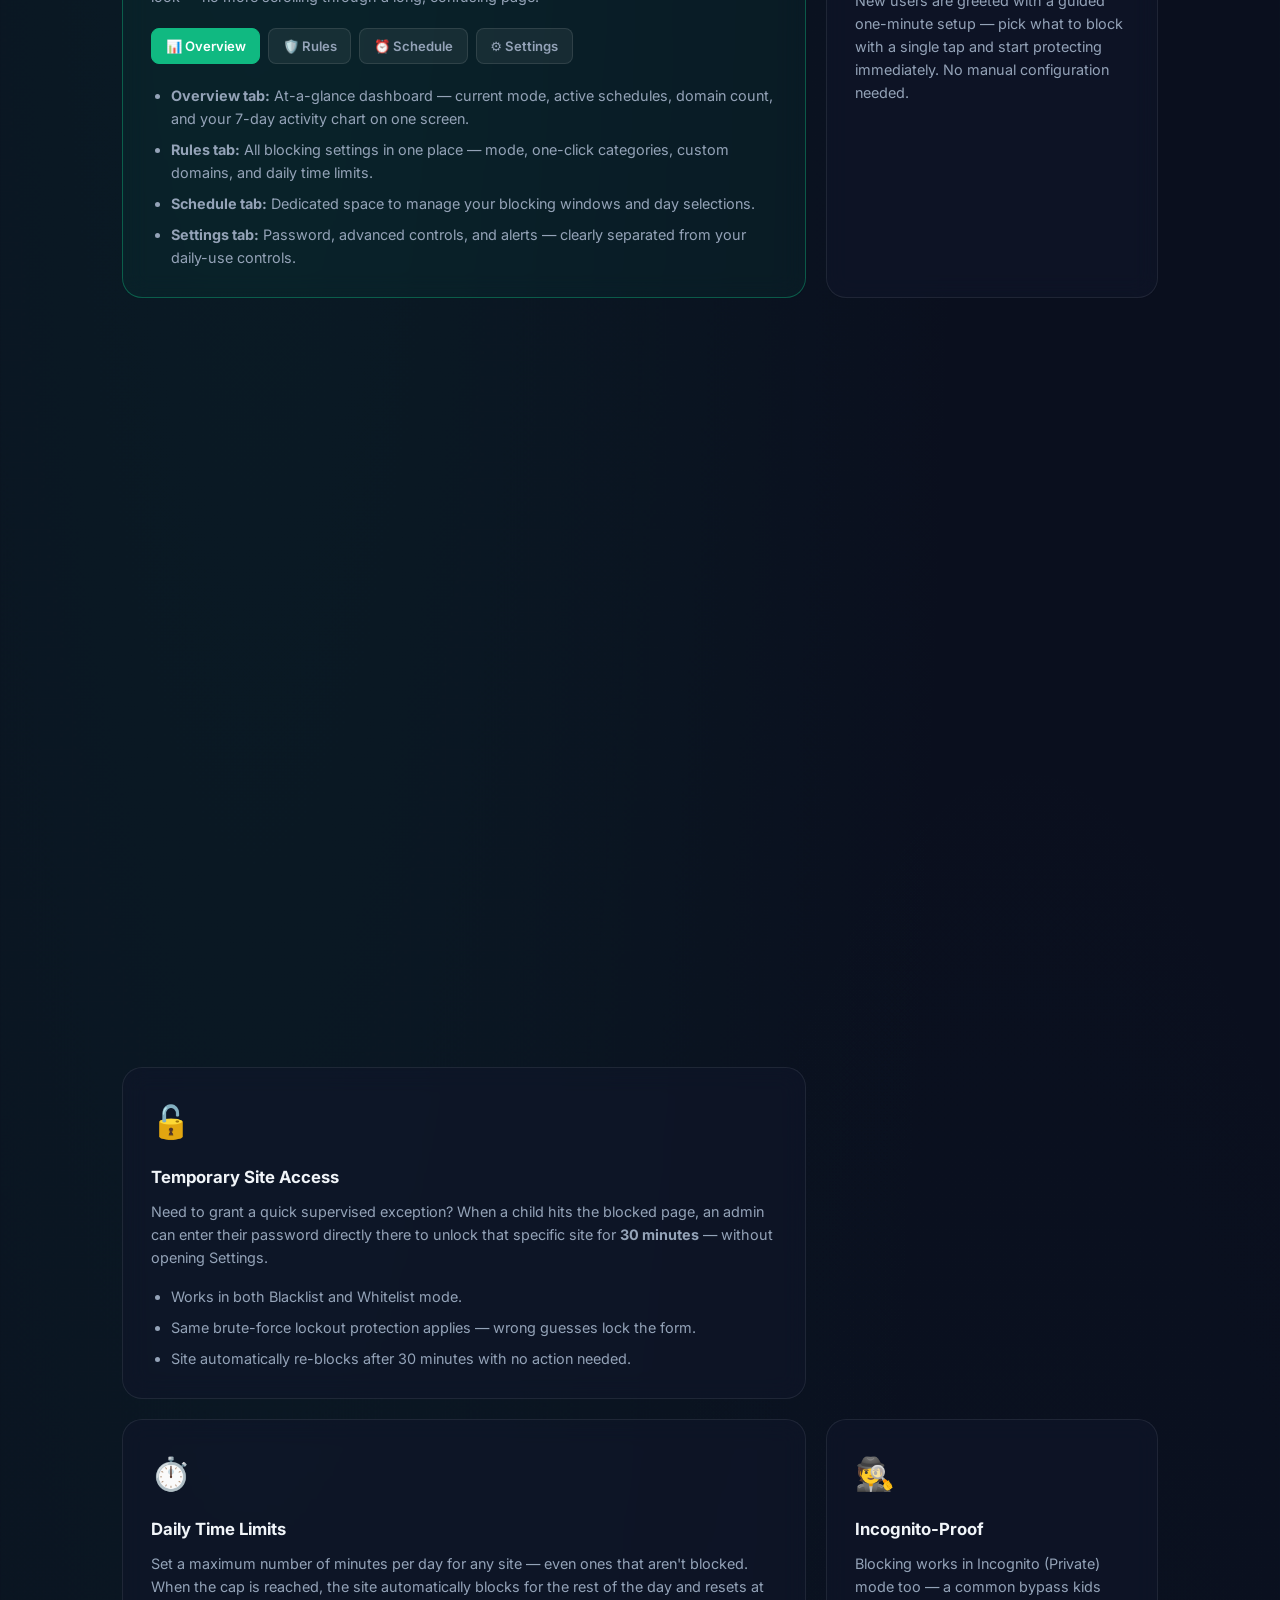
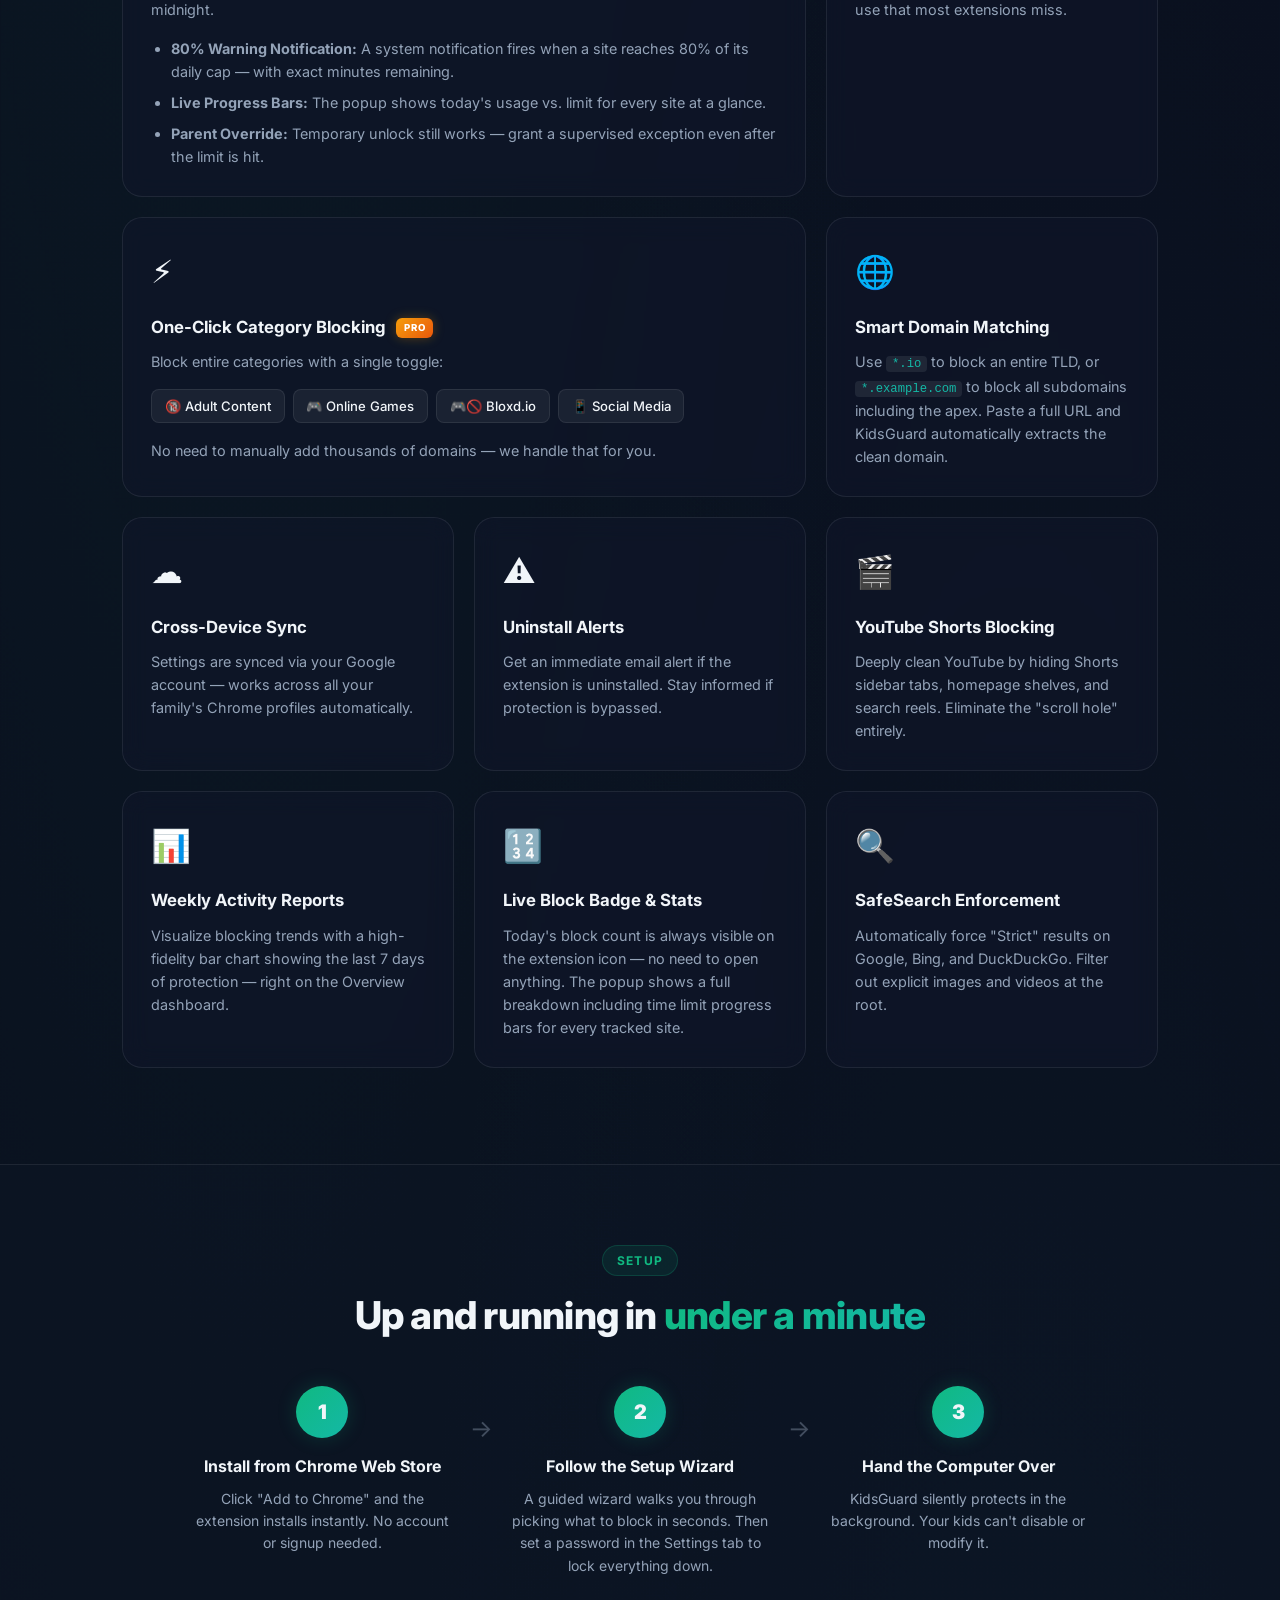
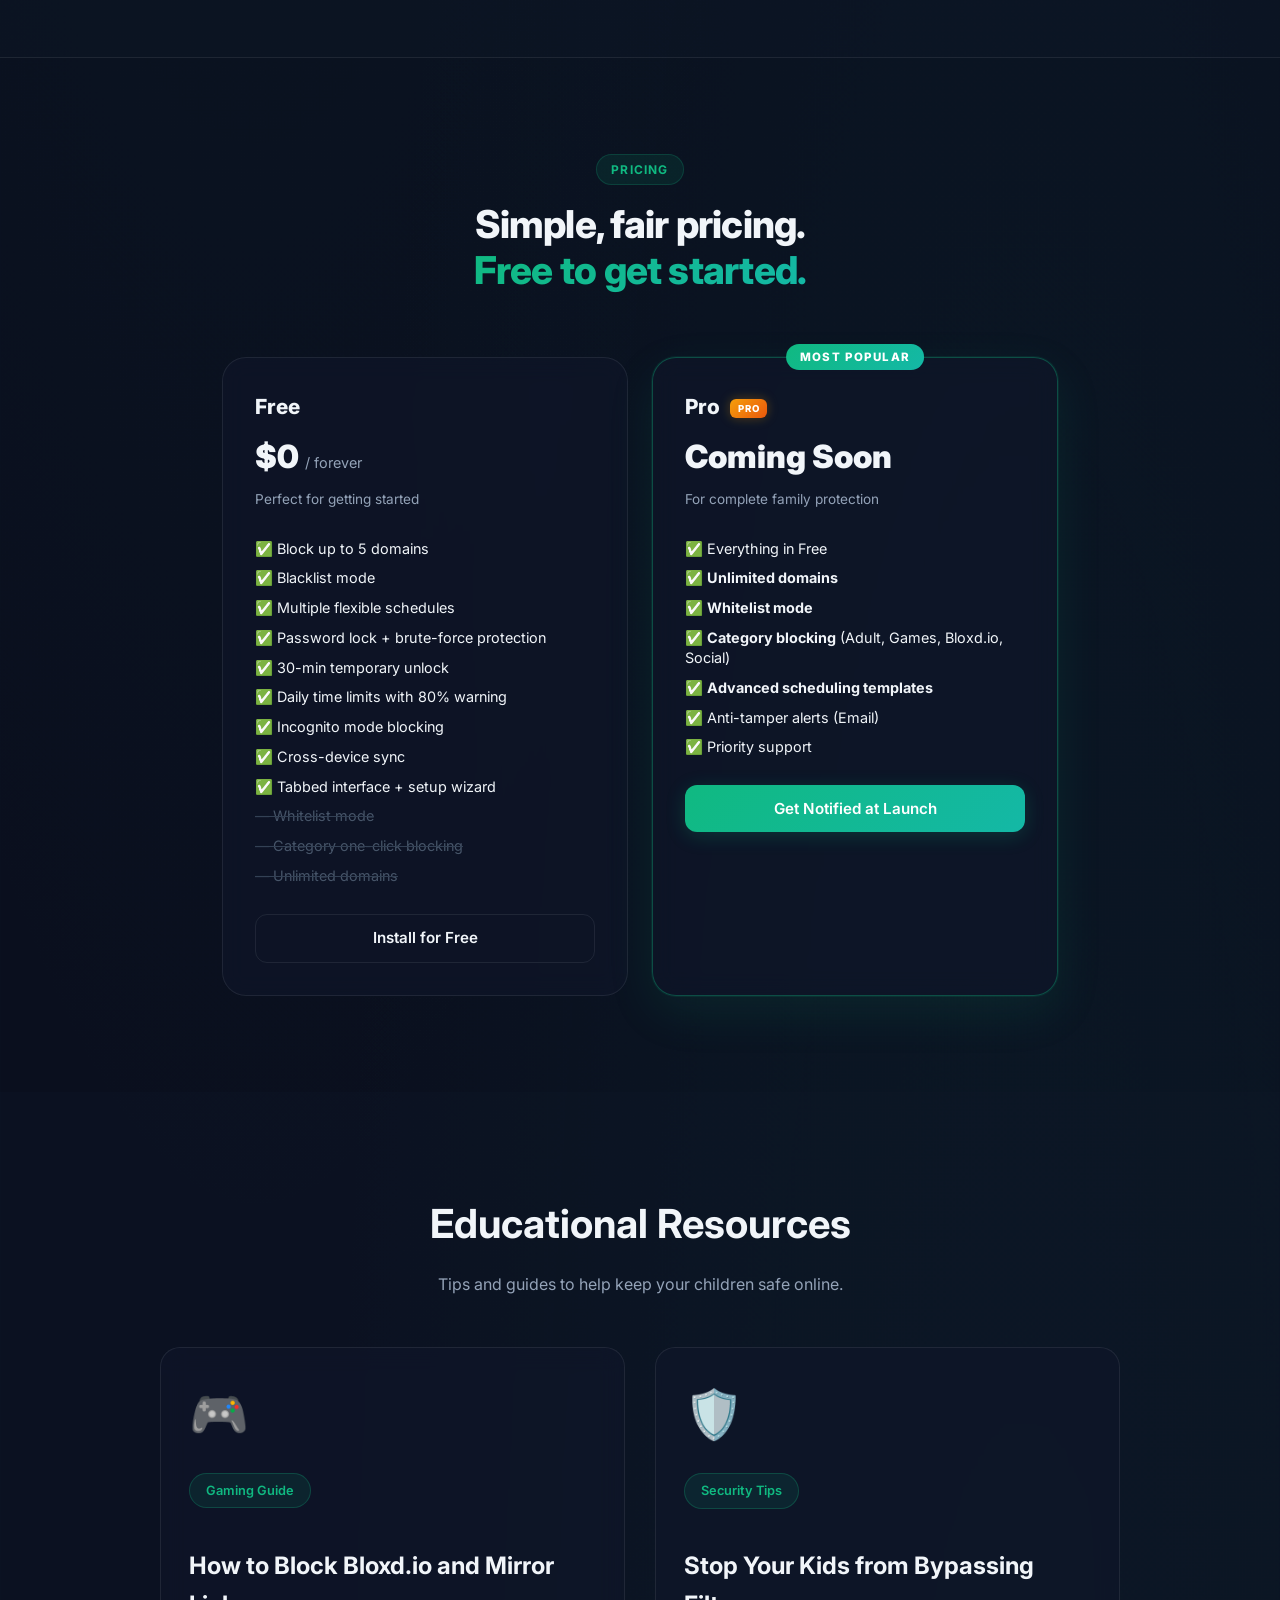
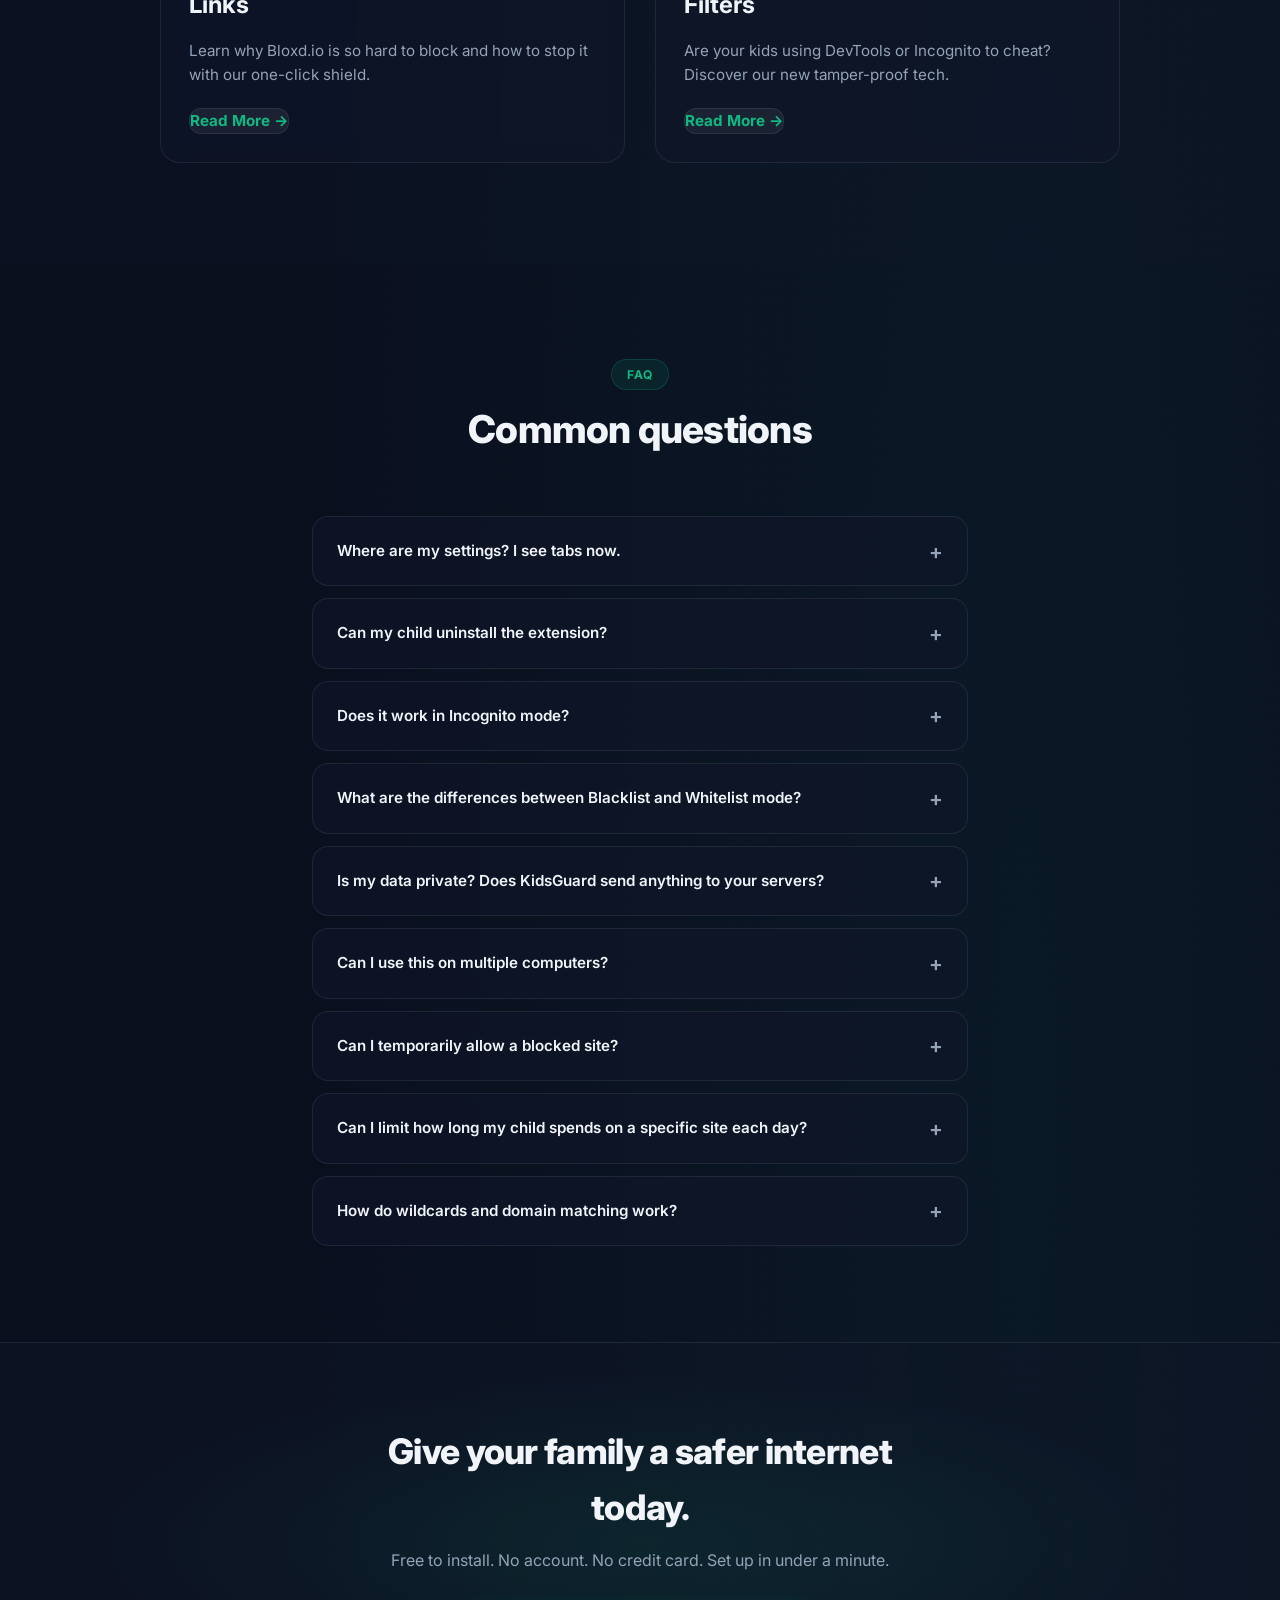
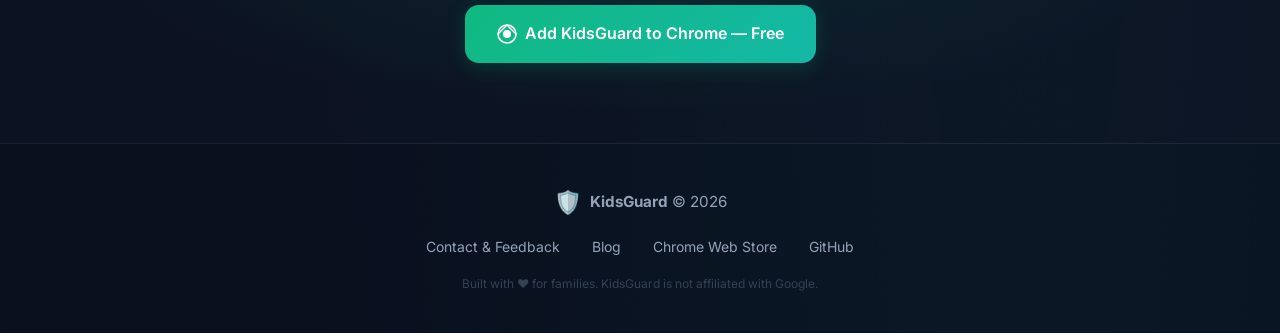
==== commit 76814b6a: "Update landing page for v1.7.0: tabbed UI and setup wizard - Add redesigned interface feature card w" ====
--- a/index.html
+++ b/index.html
@@ -6,18 +6,18 @@
     <meta name="viewport" content="width=device-width, initial-scale=1.0">
     <title>KidsGuard – Free Parental Control Chrome Extension</title>
     <meta name="description"
-        content="KidsGuard is a free Chrome extension for parents. Block harmful sites, set daily time limits, enforce schedules, use temporary 30-min unlock, and protect settings with a tamper-proof password. No account required.">
+        content="KidsGuard is a free Chrome extension for parents. Block harmful sites, set daily time limits, enforce schedules, use temporary 30-min unlock, and protect settings with a tamper-proof password. Redesigned tabbed interface — set up in under a minute. No account required.">
     <meta name="keywords"
         content="parental control chrome extension, website blocker for kids, block adult sites chrome, free parental control, screen time chrome, kids safe browser">
     <meta property="og:title" content="KidsGuard – Parental Control for Chrome">
     <meta property="og:description"
-        content="Free Chrome extension to protect your kids online. Block sites, set schedules, use temporary unlock, and lock settings with a tamper-proof password.">
+        content="Free Chrome extension to protect your kids online. Block sites, set schedules, use temporary unlock, and lock settings with a tamper-proof password. Redesigned for effortless setup.">
     <meta property="og:type" content="website">
     <meta property="og:url" content="https://mcsrichard.github.io/kidsguard/">
     <meta property="og:image" content="https://mcsrichard.github.io/kidsguard/assets/icon.png">
     <meta name="twitter:card" content="summary">
     <meta name="twitter:title" content="KidsGuard – Free Parental Control Chrome Extension">
-    <meta name="twitter:description" content="Block harmful sites, enforce schedules, and lock settings with a password. Free Chrome extension for parents.">
+    <meta name="twitter:description" content="Block harmful sites, enforce schedules, and lock settings with a password. Free Chrome extension for parents. New tabbed interface makes setup effortless.">
     <link rel="canonical" href="https://mcsrichard.github.io/kidsguard/">
     <link rel="sitemap" type="application/xml" href="/kidsguard/sitemap.xml">
     <link rel="icon" href="assets/icon.png" type="image/png">
@@ -38,7 +38,7 @@
         "price": "0",
         "priceCurrency": "USD"
       },
-      "description": "KidsGuard is a free, lightweight Chrome extension for parents. Block adult sites, set schedules, and protect settings with a password.",
+      "description": "KidsGuard is a free, lightweight Chrome extension for parents. Block harmful sites, set schedules and daily time limits, and protect settings with a tamper-proof password. Redesigned tabbed interface makes setup effortless.",
       "aggregateRating": {
         "@type": "AggregateRating",
         "ratingValue": "5",
@@ -77,7 +77,7 @@
         <div class="hero-content">
             <div class="hero-badge">
                 <span class="badge-dot"></span>
-                Free Forever · No Account Required
+                v1.7.0 — Redesigned Interface · Free Forever
             </div>
             <h1 class="hero-title">
                 Keep Your Kids Safe<br>
@@ -85,7 +85,8 @@
             </h1>
             <p class="hero-subtitle">
                 A lightweight Chrome extension that blocks harmful websites, enforces schedules,
-                and locks settings with a parent password. No monthly fees. No app to install.
+                and locks settings with a parent password. Set up in under a minute with our guided wizard.
+                No monthly fees. No app to install.
             </p>
             <div class="hero-actions">
                 <a href="https://chromewebstore.google.com/detail/kidsguard-parental-contro/gaooofmcgnnkhogbokecnledmpgdfkip"
@@ -109,8 +110,8 @@
                 </div>
                 <div class="stat-divider"></div>
                 <div class="stat">
-                    <strong>MV3</strong>
-                    <span>Latest standard</span>
+                    <strong>&lt; 1 min</strong>
+                    <span>Setup time</span>
                 </div>
                 <div class="stat-divider"></div>
                 <div class="stat">
@@ -125,7 +126,7 @@
                     <div class="browser-dots">
                         <span></span><span></span><span></span>
                     </div>
-                    <div class="browser-url">🔒 kidsguard.app</div>
+                    <div class="browser-url">🔒 kidsguard settings</div>
                 </div>
                 <div class="extension-popup">
                     <div class="popup-header">
@@ -137,6 +138,12 @@
                             </div>
                         </div>
                         <div class="status-dot active"></div>
+                    </div>
+                    <div class="popup-tabs-mock">
+                        <span class="ptab-mock ptab-active">📊 Overview</span>
+                        <span class="ptab-mock">🛡️ Rules</span>
+                        <span class="ptab-mock">⏰ Schedule</span>
+                        <span class="ptab-mock">⚙️</span>
                     </div>
                     <div class="popup-body">
                         <div class="popup-item blocked">
@@ -181,6 +188,33 @@
         </div>
 
         <div class="features-grid">
+
+            <!-- v1.7.0 HEADLINE FEATURE -->
+            <div class="feature-card feature-card-large" style="border-color: rgba(16,185,129,0.4); background: rgba(16,185,129,0.05);">
+                <div class="feature-icon">🗂️</div>
+                <h3>Redesigned Interface <span class="badge-new">NEW in 1.7</span></h3>
+                <p>The settings page is completely reorganised into <strong>4 clear tabs</strong> so you always know where to look — no more scrolling through a long, confusing page.</p>
+                <div class="tab-showcase">
+                    <div class="tab-pill tab-pill-active">📊 Overview</div>
+                    <div class="tab-pill">🛡️ Rules</div>
+                    <div class="tab-pill">⏰ Schedule</div>
+                    <div class="tab-pill">⚙️ Settings</div>
+                </div>
+                <ul style="margin-top: 1.25rem; color: var(--text-muted); font-size: 0.9rem; padding-left: 1.25rem;">
+                    <li style="margin-bottom: 0.5rem;"><strong>Overview tab:</strong> At-a-glance dashboard — current mode, active schedules, domain count, and your 7-day activity chart on one screen.</li>
+                    <li style="margin-bottom: 0.5rem;"><strong>Rules tab:</strong> All blocking settings in one place — mode, one-click categories, custom domains, and daily time limits.</li>
+                    <li style="margin-bottom: 0.5rem;"><strong>Schedule tab:</strong> Dedicated space to manage your blocking windows and day selections.</li>
+                    <li><strong>Settings tab:</strong> Password, advanced controls, and alerts — clearly separated from your daily-use controls.</li>
+                </ul>
+            </div>
+
+            <!-- WIZARD -->
+            <div class="feature-card">
+                <div class="feature-icon">🧭</div>
+                <h3>First-Time Setup Wizard <span class="badge-new">NEW in 1.7</span></h3>
+                <p>New users are greeted with a guided one-minute setup — pick what to block with a single tap and start protecting immediately. No manual configuration needed.</p>
+            </div>
+
             <div class="feature-card feature-card-large">
                 <div class="feature-icon">🛡️</div>
                 <h3>Blacklist & Whitelist Blocking</h3>
@@ -194,7 +228,7 @@
             <div class="feature-card">
                 <div class="feature-icon">⏰</div>
                 <h3>Flexible Scheduling</h3>
-                <p>Create multiple active block periods and choose specific days of the week (e.g., Mon-Fri 8AM–3PM for school, and 9PM–7AM everyday for bedtime).</p>
+                <p>Create multiple active block periods and choose specific days of the week — e.g., Mon–Fri 8AM–3PM for school hours, and 9PM–7AM every day for bedtime.</p>
             </div>
 
             <div class="feature-card feature-card-large">
@@ -222,7 +256,7 @@
 
             <div class="feature-card feature-card-large">
                 <div class="feature-icon">⏱️</div>
-                <h3>Daily Time Limits <span class="badge-pro" style="background: linear-gradient(to right, #10b981, #14b8a6);">NEW</span></h3>
+                <h3>Daily Time Limits</h3>
                 <p>Set a maximum number of minutes per day for any site — even ones that aren't blocked. When the cap is reached, the site automatically blocks for the rest of the day and resets at midnight.</p>
                 <ul style="margin-top: 1rem; color: var(--text-muted); font-size: 0.9rem; padding-left: 1.25rem;">
                     <li style="margin-bottom: 0.5rem;"><strong>80% Warning Notification:</strong> A system notification fires when a site reaches 80% of its daily cap — with exact minutes remaining.</li>
@@ -234,8 +268,7 @@
             <div class="feature-card">
                 <div class="feature-icon">🕵️</div>
                 <h3>Incognito-Proof</h3>
-                <p>Blocking works in Incognito (Private) mode too — a common bypass kids use that most extensions
-                    miss.</p>
+                <p>Blocking works in Incognito (Private) mode too — a common bypass kids use that most extensions miss.</p>
             </div>
 
             <div class="feature-card feature-card-large">
@@ -245,30 +278,28 @@
                 <div class="category-chips">
                     <span class="chip">🔞 Adult Content</span>
                     <span class="chip">🎮 Online Games</span>
-                    <span class="chip">🎮🚫 Bloxd.io (New)</span>
+                    <span class="chip">🎮🚫 Bloxd.io</span>
                     <span class="chip">📱 Social Media</span>
                 </div>
-                <p style="margin-top: 1rem; font-size: 0.9rem; color: var(--text-muted);">No need to manually add
-                    thousands of domains — we handle that for you.</p>
+                <p style="margin-top: 1rem; font-size: 0.9rem; color: var(--text-muted);">No need to manually add thousands of domains — we handle that for you.</p>
             </div>
 
             <div class="feature-card">
                 <div class="feature-icon">🌐</div>
                 <h3>Smart Domain Matching</h3>
-                <p>Use <code>*.io</code> to block an entire TLD, or <code>*.example.com</code> to block all subdomains including the apex. Paste a full URL and KidsGuard automatically extracts the clean domain for you.</p>
+                <p>Use <code>*.io</code> to block an entire TLD, or <code>*.example.com</code> to block all subdomains including the apex. Paste a full URL and KidsGuard automatically extracts the clean domain.</p>
             </div>
 
             <div class="feature-card">
                 <div class="feature-icon">☁️</div>
                 <h3>Cross-Device Sync</h3>
-                <p>Settings are synced via your Google account — works across all your family's Chrome profiles.</p>
+                <p>Settings are synced via your Google account — works across all your family's Chrome profiles automatically.</p>
             </div>
 
             <div class="feature-card">
                 <div class="feature-icon">⚠️</div>
                 <h3>Uninstall Alerts</h3>
-                <p>Get an immediate email alert if the extension is uninstalled. Stay informed if protection is
-                    bypassed.</p>
+                <p>Get an immediate email alert if the extension is uninstalled. Stay informed if protection is bypassed.</p>
             </div>
 
             <div class="feature-card">
@@ -280,7 +311,7 @@
             <div class="feature-card">
                 <div class="feature-icon">📊</div>
                 <h3>Weekly Activity Reports</h3>
-                <p>Visualize blocking trends with a high-fidelity bar chart showing the last 7 days of protection right in your settings.</p>
+                <p>Visualize blocking trends with a high-fidelity bar chart showing the last 7 days of protection — right on the Overview dashboard.</p>
             </div>
 
             <div class="feature-card">
@@ -294,6 +325,7 @@
                 <h3>SafeSearch Enforcement</h3>
                 <p>Automatically force "Strict" results on Google, Bing, and DuckDuckGo. Filter out explicit images and videos at the root.</p>
             </div>
+
         </div>
     </section>
 
@@ -301,7 +333,7 @@
     <section class="how-it-works">
         <div class="section-header">
             <div class="section-tag">Setup</div>
-            <h2>Up and running in <span class="gradient-text">3 minutes</span></h2>
+            <h2>Up and running in <span class="gradient-text">under a minute</span></h2>
         </div>
         <div class="steps">
             <div class="step">
@@ -315,8 +347,8 @@
             <div class="step">
                 <div class="step-num">2</div>
                 <div class="step-content">
-                    <h3>Set Your Password &amp; Blocklist</h3>
-                    <p>Add sites to block, configure a schedule, and lock settings with your admin password.</p>
+                    <h3>Follow the Setup Wizard</h3>
+                    <p>A guided wizard walks you through picking what to block in seconds. Then set a password in the Settings tab to lock everything down.</p>
                 </div>
             </div>
             <div class="step-arrow">→</div>
@@ -353,6 +385,7 @@
                     <li class="feat-yes">✅ Daily time limits with 80% warning</li>
                     <li class="feat-yes">✅ Incognito mode blocking</li>
                     <li class="feat-yes">✅ Cross-device sync</li>
+                    <li class="feat-yes">✅ Tabbed interface + setup wizard</li>
                     <li class="feat-no">— Whitelist mode</li>
                     <li class="feat-no">— Category one-click blocking</li>
                     <li class="feat-no">— Unlimited domains</li>
@@ -427,12 +460,25 @@
 
         <div class="faq-list">
             <details class="faq-item">
+                <summary>Where are my settings? I see tabs now.</summary>
+                <div class="faq-content">
+                    <p>KidsGuard v1.7.0 reorganised the settings page into <strong>4 tabs</strong> to make everything easier to find:</p>
+                    <ul style="margin-top: 0.5rem; color: var(--text-muted); padding-left: 1.25rem;">
+                        <li><strong>📊 Overview</strong> — your protection status at a glance + 7-day activity chart.</li>
+                        <li><strong>🛡️ Rules</strong> — blocking mode, one-click categories, custom domains, and daily time limits.</li>
+                        <li><strong>⏰ Schedule</strong> — manage blocking windows and day-of-week settings.</li>
+                        <li><strong>⚙️ Settings</strong> — admin password, customization, SafeSearch, uninstall alerts, and support.</li>
+                    </ul>
+                    <p style="margin-top: 0.75rem;">Your tab selection is remembered between visits, so you always land where you left off.</p>
+                </div>
+            </details>
+            <details class="faq-item">
                 <summary>Can my child uninstall the extension?</summary>
                 <div class="faq-content">
                     <p>Technically, any Chrome extension can be uninstalled unless enforced by Enterprise Policy.
                         However, KidsGuard includes <strong>Uninstall Notifications</strong>:</p>
                     <ul style="margin-top: 0.5rem; color: var(--text-muted); padding-left: 1.25rem;">
-                        <li><strong>Step 1:</strong> Set your email in the extension settings.</li>
+                        <li><strong>Step 1:</strong> Set your email in the Settings tab.</li>
                         <li><strong>Step 2 (First Time):</strong> You'll receive a confirmation email from
                             <em>FormSubmit</em>. You <strong>must</strong> click "Confirm" to activate the alerts.
                         </li>
@@ -474,7 +520,7 @@
             <details class="faq-item">
                 <summary>Can I limit how long my child spends on a specific site each day?</summary>
                 <div class="faq-content">
-                    <p>Yes — with <strong>Daily Time Limits</strong>. Set a minute cap for any site (e.g., youtube.com → 60 min/day). When the limit is hit, the site automatically blocks for the rest of the day and resets at midnight. You'll also receive a system notification when usage reaches 80% of the cap. As a parent, you can still grant a 30-minute temporary exception via the blocked page if needed.</p>
+                    <p>Yes — with <strong>Daily Time Limits</strong> in the Rules tab. Set a minute cap for any site (e.g., youtube.com → 60 min/day). When the limit is hit, the site automatically blocks for the rest of the day and resets at midnight. You'll also receive a system notification when usage reaches 80% of the cap. As a parent, you can still grant a 30-minute temporary exception via the blocked page if needed.</p>
                 </div>
             </details>
             <details class="faq-item">
@@ -488,7 +534,7 @@
     <section class="cta-banner">
         <div class="cta-banner-inner">
             <h2>Give your family a safer internet today.</h2>
-            <p>Free to install. No account. No credit card. Works in 3 minutes.</p>
+            <p>Free to install. No account. No credit card. Set up in under a minute.</p>
             <a href="https://chromewebstore.google.com/detail/kidsguard-parental-contro/gaooofmcgnnkhogbokecnledmpgdfkip"
                 target="_blank" class="btn btn-primary btn-large" id="bottom-cta">
                 <svg width="20" height="20" viewBox="0 0 20 20" fill="none">
@@ -554,4 +600,4 @@
     </script>
 </body>
 
-</html>+</html>
--- a/style.css
+++ b/style.css
@@ -1024,4 +1024,72 @@
         flex-direction: column;
         align-items: center;
     }
+}
+
+/* ── v1.7 landing additions ──────────────────────────────── */
+
+.badge-new {
+    background: linear-gradient(to right, #10b981, #14b8a6);
+    color: white;
+    font-size: 0.65rem;
+    padding: 2px 8px;
+    border-radius: 6px;
+    margin-left: 0.5rem;
+    vertical-align: middle;
+    font-weight: 800;
+    text-transform: uppercase;
+    letter-spacing: 0.05em;
+}
+
+/* Tab showcase inside feature card */
+.tab-showcase {
+    display: flex;
+    gap: 0.5rem;
+    flex-wrap: wrap;
+    margin-top: 1.25rem;
+}
+
+.tab-pill {
+    background: rgba(255, 255, 255, 0.06);
+    border: 1px solid rgba(255, 255, 255, 0.1);
+    border-radius: 8px;
+    padding: 0.4rem 0.85rem;
+    font-size: 0.82rem;
+    font-weight: 600;
+    color: var(--text-muted);
+    white-space: nowrap;
+}
+
+.tab-pill-active {
+    background: var(--primary);
+    border-color: var(--primary);
+    color: white;
+}
+
+/* Hero popup tab bar mock */
+.popup-tabs-mock {
+    display: flex;
+    gap: 2px;
+    background: rgba(0, 0, 0, 0.2);
+    border-radius: 8px;
+    padding: 3px;
+    margin: 0.5rem 0;
+}
+
+.ptab-mock {
+    flex: 1;
+    text-align: center;
+    font-size: 0.65rem;
+    font-weight: 600;
+    padding: 4px 2px;
+    border-radius: 5px;
+    color: rgba(255, 255, 255, 0.45);
+    white-space: nowrap;
+    overflow: hidden;
+    text-overflow: ellipsis;
+}
+
+.ptab-active {
+    background: var(--primary);
+    color: white;
 }
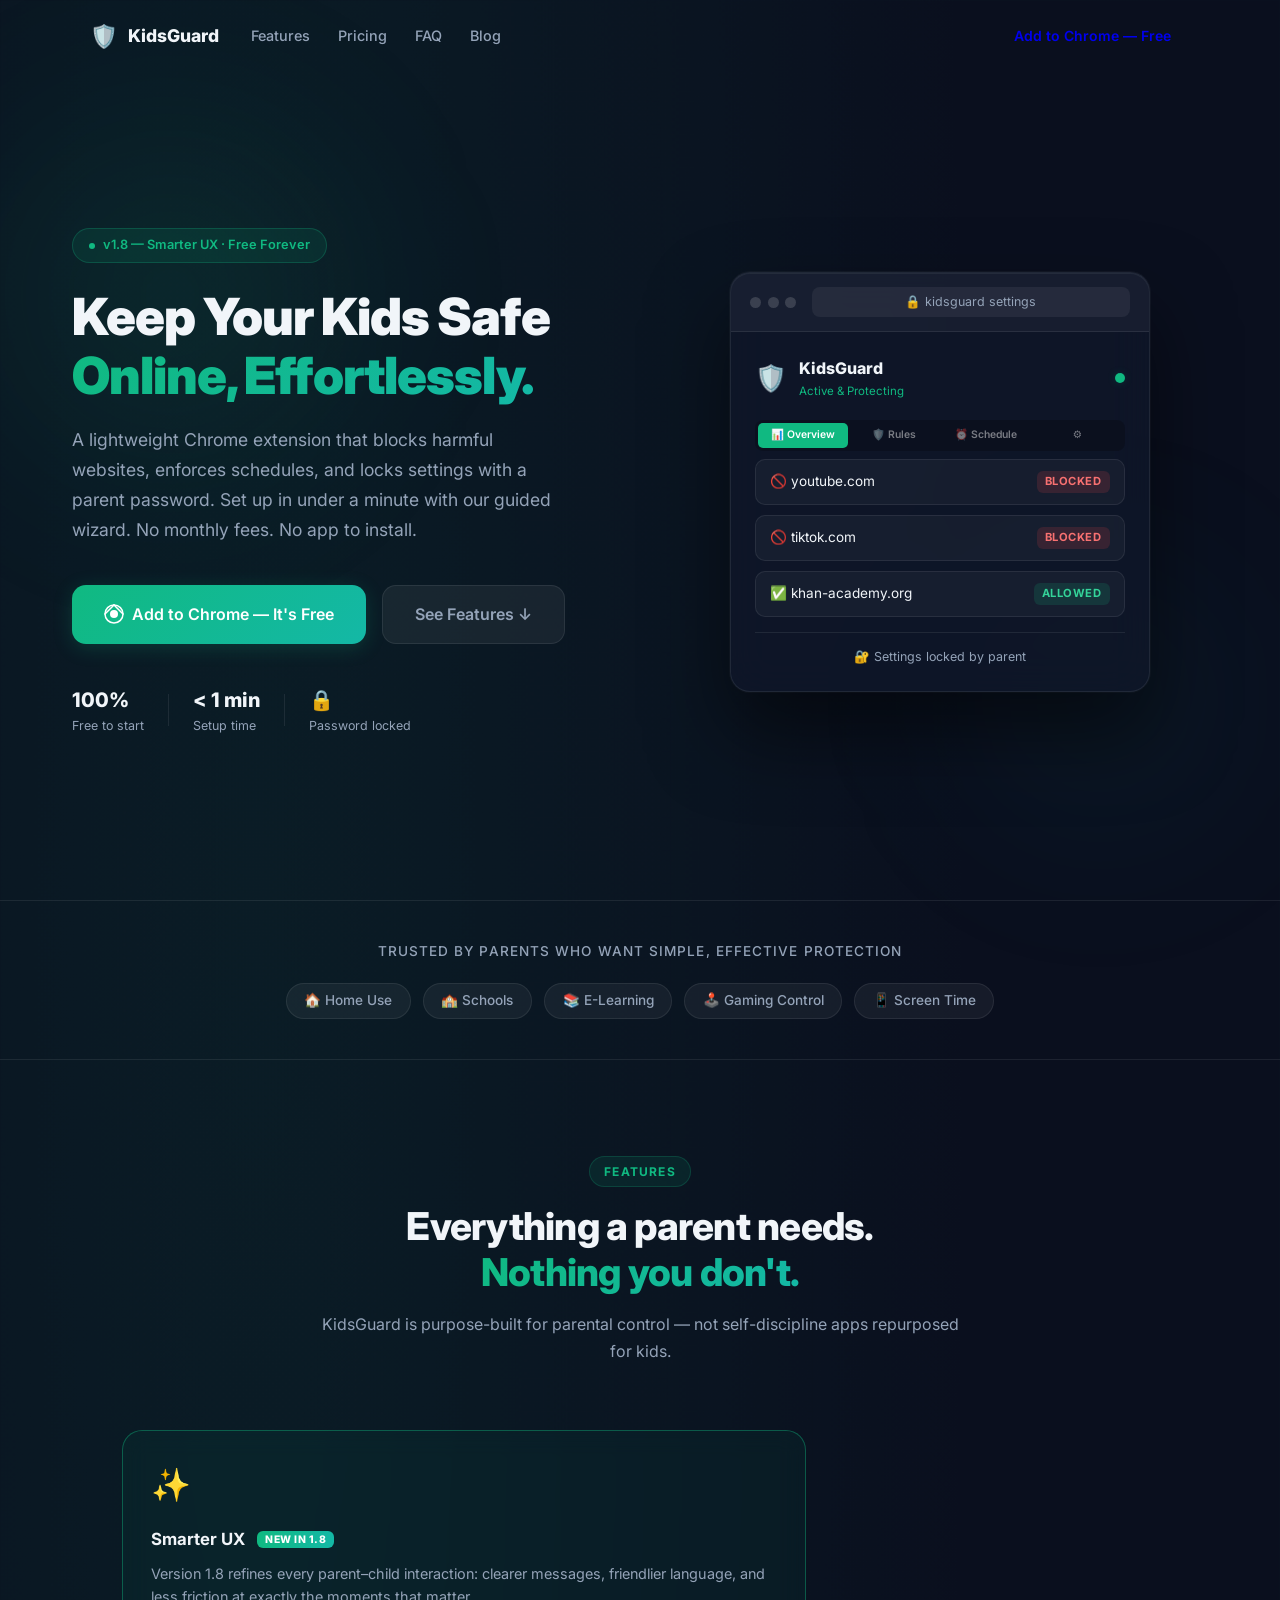
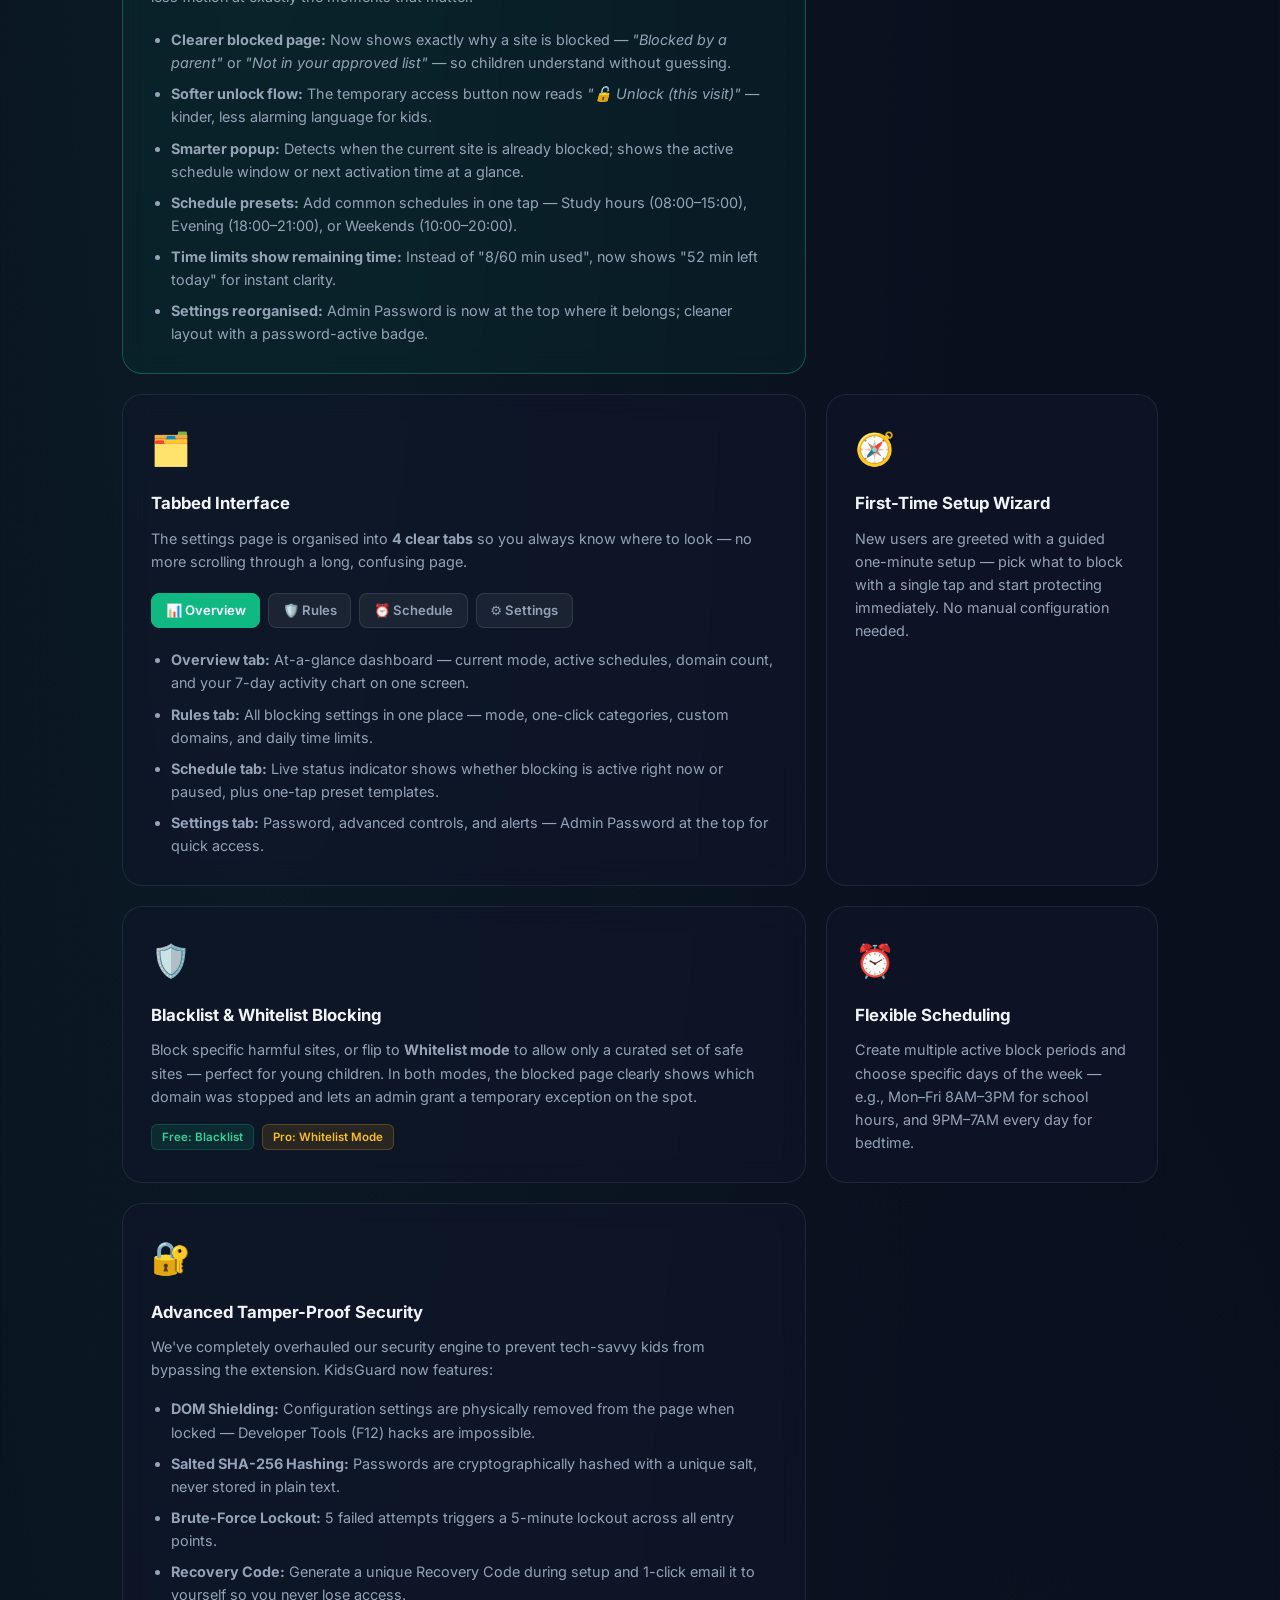
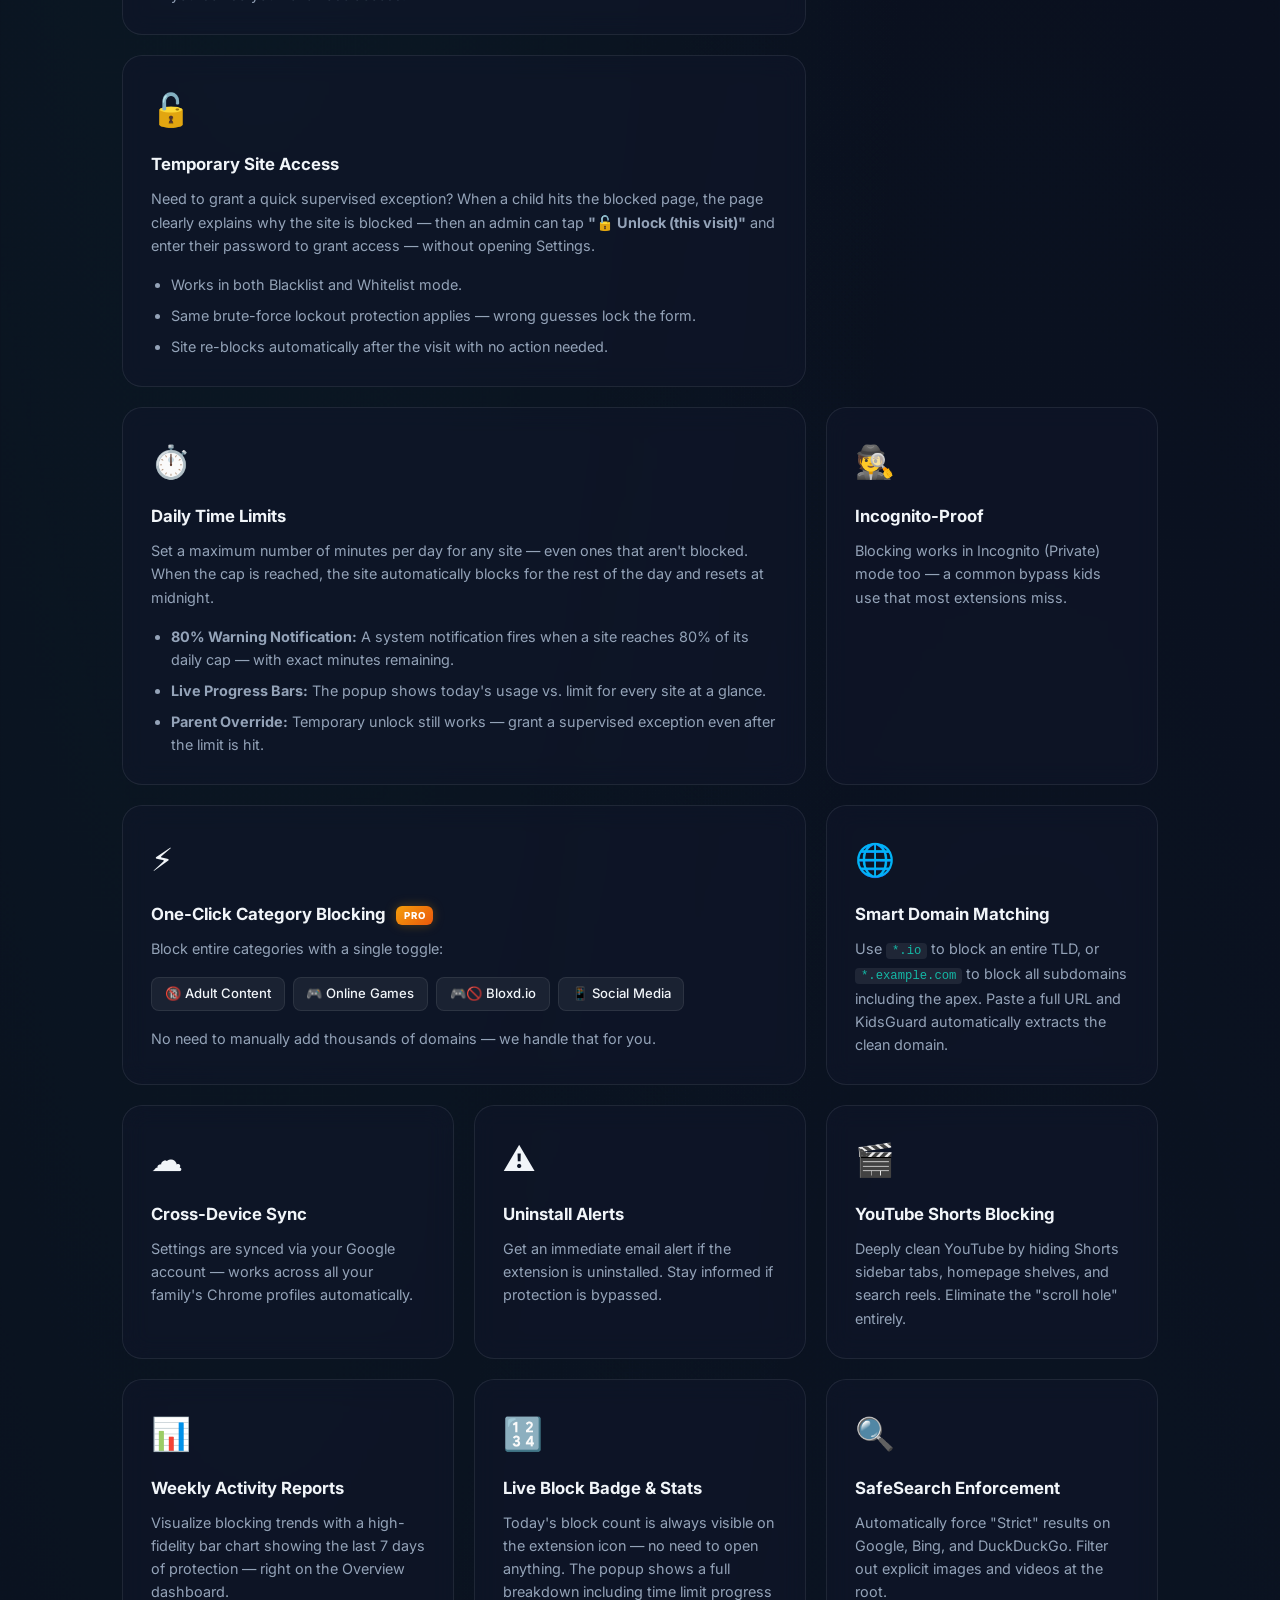
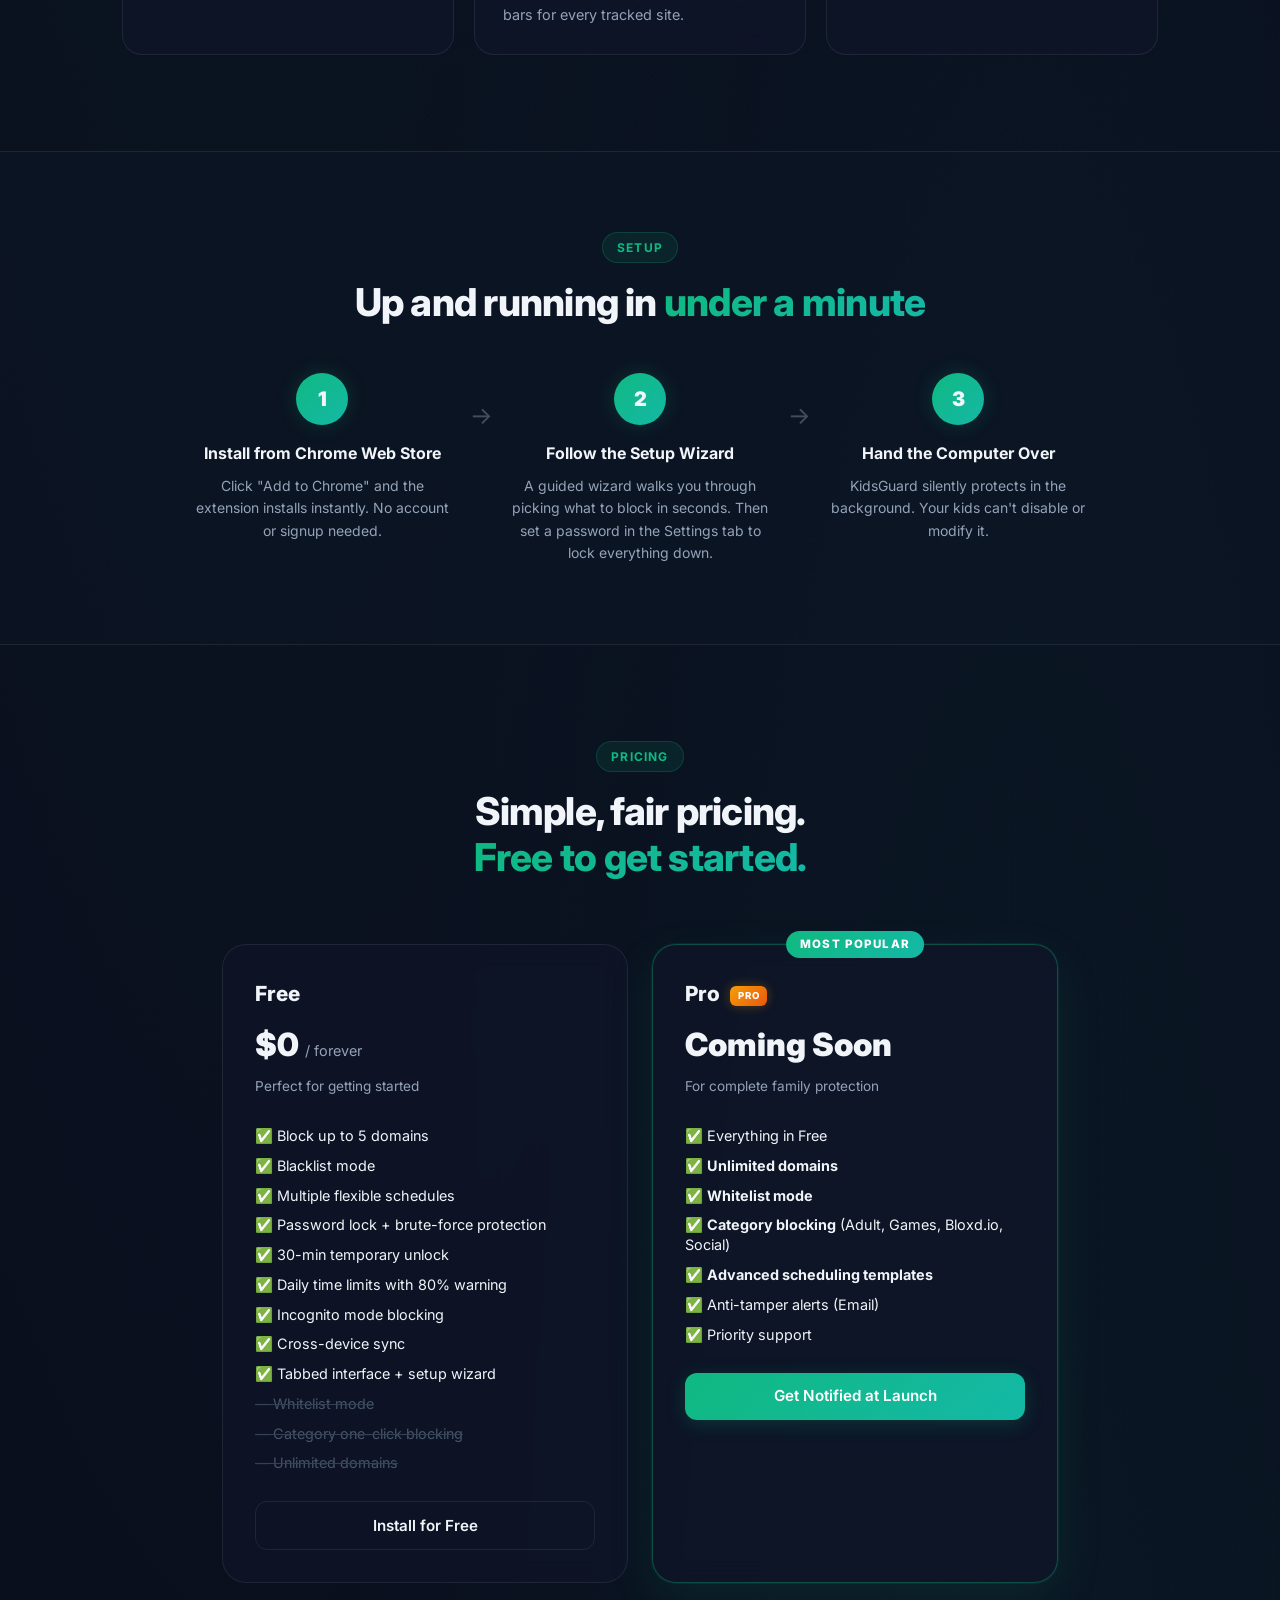
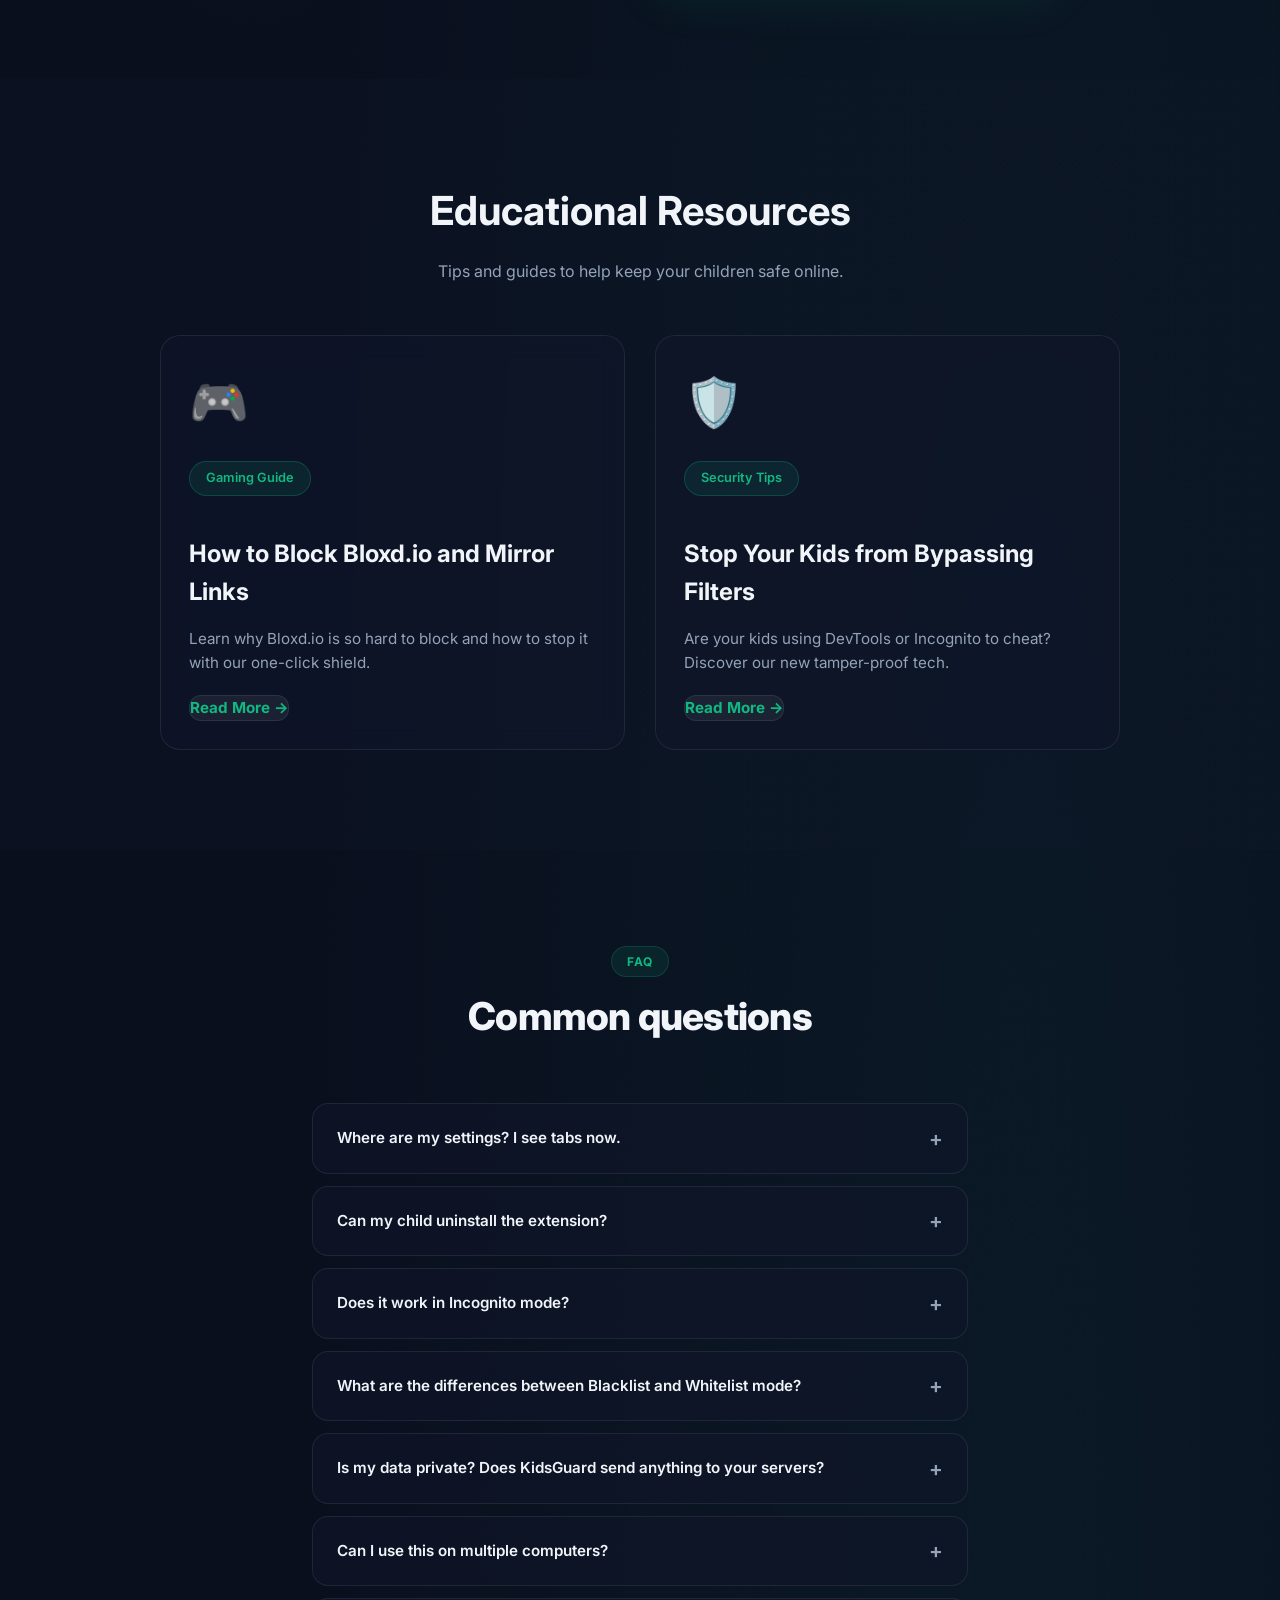
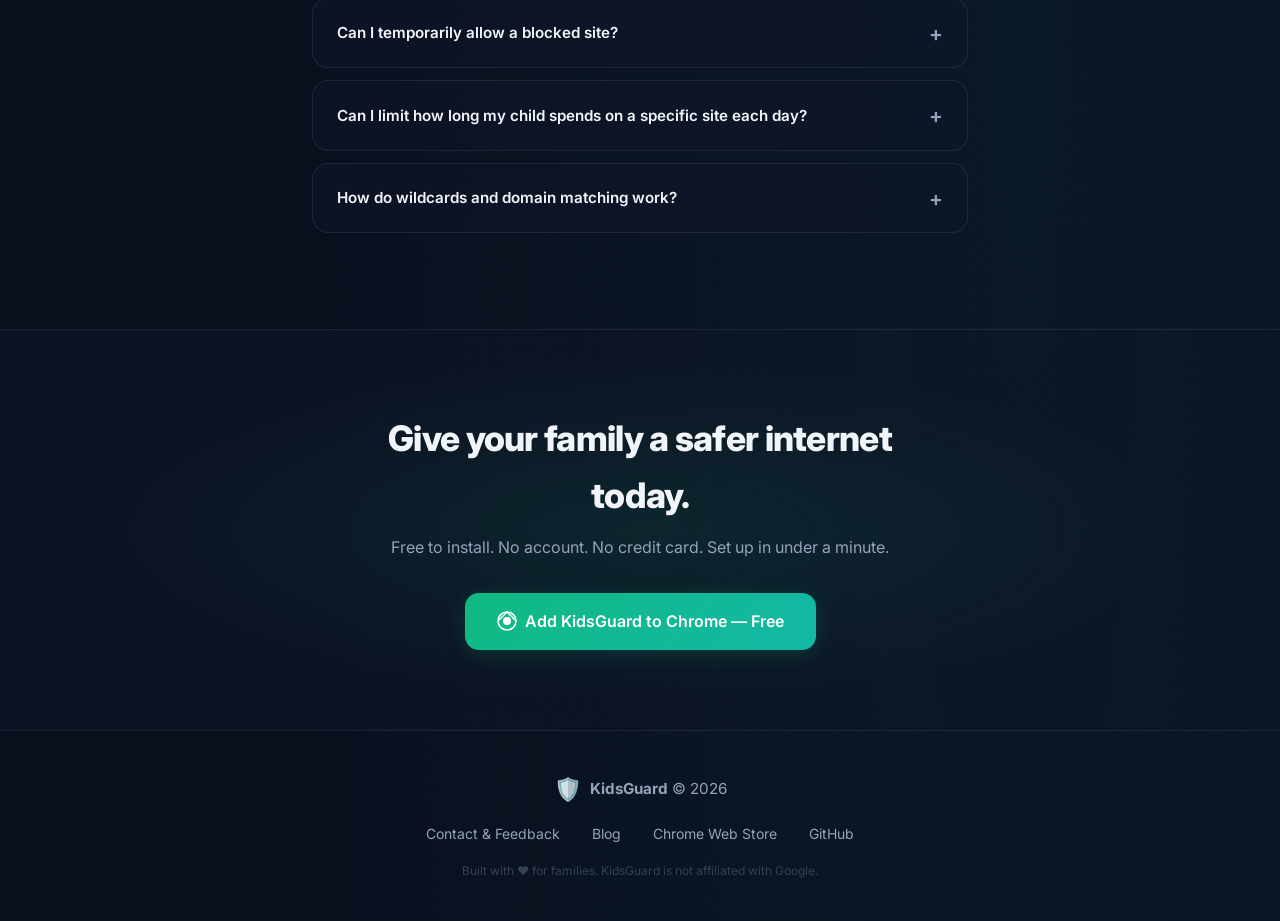
==== commit d0fd8b82: "Update landing page for v1.8: Smarter UX feature highlights - Hero badge updated to v1.8 - New headl" ====
--- a/index.html
+++ b/index.html
@@ -6,7 +6,7 @@
     <meta name="viewport" content="width=device-width, initial-scale=1.0">
     <title>KidsGuard – Free Parental Control Chrome Extension</title>
     <meta name="description"
-        content="KidsGuard is a free Chrome extension for parents. Block harmful sites, set daily time limits, enforce schedules, use temporary 30-min unlock, and protect settings with a tamper-proof password. Redesigned tabbed interface — set up in under a minute. No account required.">
+        content="KidsGuard is a free Chrome extension for parents. Block harmful sites, set daily time limits, enforce schedules, use temporary site unlock, and protect settings with a tamper-proof password. Tabbed interface with schedule presets — set up in under a minute. No account required.">
     <meta name="keywords"
         content="parental control chrome extension, website blocker for kids, block adult sites chrome, free parental control, screen time chrome, kids safe browser">
     <meta property="og:title" content="KidsGuard – Parental Control for Chrome">
@@ -77,7 +77,7 @@
         <div class="hero-content">
             <div class="hero-badge">
                 <span class="badge-dot"></span>
-                v1.7.0 — Redesigned Interface · Free Forever
+                v1.8 — Smarter UX · Free Forever
             </div>
             <h1 class="hero-title">
                 Keep Your Kids Safe<br>
@@ -189,11 +189,26 @@
 
         <div class="features-grid">
 
-            <!-- v1.7.0 HEADLINE FEATURE -->
+            <!-- v1.8 HEADLINE FEATURE -->
             <div class="feature-card feature-card-large" style="border-color: rgba(16,185,129,0.4); background: rgba(16,185,129,0.05);">
+                <div class="feature-icon">✨</div>
+                <h3>Smarter UX <span class="badge-new">NEW in 1.8</span></h3>
+                <p>Version 1.8 refines every parent–child interaction: clearer messages, friendlier language, and less friction at exactly the moments that matter.</p>
+                <ul style="margin-top: 1.25rem; color: var(--text-muted); font-size: 0.9rem; padding-left: 1.25rem;">
+                    <li style="margin-bottom: 0.5rem;"><strong>Clearer blocked page:</strong> Now shows exactly why a site is blocked — <em>"Blocked by a parent"</em> or <em>"Not in your approved list"</em> — so children understand without guessing.</li>
+                    <li style="margin-bottom: 0.5rem;"><strong>Softer unlock flow:</strong> The temporary access button now reads <em>"🔓 Unlock (this visit)"</em> — kinder, less alarming language for kids.</li>
+                    <li style="margin-bottom: 0.5rem;"><strong>Smarter popup:</strong> Detects when the current site is already blocked; shows the active schedule window or next activation time at a glance.</li>
+                    <li style="margin-bottom: 0.5rem;"><strong>Schedule presets:</strong> Add common schedules in one tap — Study hours (08:00–15:00), Evening (18:00–21:00), or Weekends (10:00–20:00).</li>
+                    <li style="margin-bottom: 0.5rem;"><strong>Time limits show remaining time:</strong> Instead of "8/60 min used", now shows "52 min left today" for instant clarity.</li>
+                    <li><strong>Settings reorganised:</strong> Admin Password is now at the top where it belongs; cleaner layout with a password-active badge.</li>
+                </ul>
+            </div>
+
+            <!-- TABBED INTERFACE -->
+            <div class="feature-card feature-card-large">
                 <div class="feature-icon">🗂️</div>
-                <h3>Redesigned Interface <span class="badge-new">NEW in 1.7</span></h3>
-                <p>The settings page is completely reorganised into <strong>4 clear tabs</strong> so you always know where to look — no more scrolling through a long, confusing page.</p>
+                <h3>Tabbed Interface</h3>
+                <p>The settings page is organised into <strong>4 clear tabs</strong> so you always know where to look — no more scrolling through a long, confusing page.</p>
                 <div class="tab-showcase">
                     <div class="tab-pill tab-pill-active">📊 Overview</div>
                     <div class="tab-pill">🛡️ Rules</div>
@@ -203,15 +218,15 @@
                 <ul style="margin-top: 1.25rem; color: var(--text-muted); font-size: 0.9rem; padding-left: 1.25rem;">
                     <li style="margin-bottom: 0.5rem;"><strong>Overview tab:</strong> At-a-glance dashboard — current mode, active schedules, domain count, and your 7-day activity chart on one screen.</li>
                     <li style="margin-bottom: 0.5rem;"><strong>Rules tab:</strong> All blocking settings in one place — mode, one-click categories, custom domains, and daily time limits.</li>
-                    <li style="margin-bottom: 0.5rem;"><strong>Schedule tab:</strong> Dedicated space to manage your blocking windows and day selections.</li>
-                    <li><strong>Settings tab:</strong> Password, advanced controls, and alerts — clearly separated from your daily-use controls.</li>
+                    <li style="margin-bottom: 0.5rem;"><strong>Schedule tab:</strong> Live status indicator shows whether blocking is active right now or paused, plus one-tap preset templates.</li>
+                    <li><strong>Settings tab:</strong> Password, advanced controls, and alerts — Admin Password at the top for quick access.</li>
                 </ul>
             </div>
 
             <!-- WIZARD -->
             <div class="feature-card">
                 <div class="feature-icon">🧭</div>
-                <h3>First-Time Setup Wizard <span class="badge-new">NEW in 1.7</span></h3>
+                <h3>First-Time Setup Wizard</h3>
                 <p>New users are greeted with a guided one-minute setup — pick what to block with a single tap and start protecting immediately. No manual configuration needed.</p>
             </div>
 
@@ -246,11 +261,11 @@
             <div class="feature-card feature-card-large">
                 <div class="feature-icon">🔓</div>
                 <h3>Temporary Site Access</h3>
-                <p>Need to grant a quick supervised exception? When a child hits the blocked page, an admin can enter their password directly there to unlock that specific site for <strong>30 minutes</strong> — without opening Settings.</p>
+                <p>Need to grant a quick supervised exception? When a child hits the blocked page, the page clearly explains why the site is blocked — then an admin can tap <strong>"🔓 Unlock (this visit)"</strong> and enter their password to grant access — without opening Settings.</p>
                 <ul style="margin-top: 1rem; color: var(--text-muted); font-size: 0.9rem; padding-left: 1.25rem;">
                     <li style="margin-bottom: 0.5rem;">Works in both Blacklist and Whitelist mode.</li>
                     <li style="margin-bottom: 0.5rem;">Same brute-force lockout protection applies — wrong guesses lock the form.</li>
-                    <li>Site automatically re-blocks after 30 minutes with no action needed.</li>
+                    <li>Site re-blocks automatically after the visit with no action needed.</li>
                 </ul>
             </div>
 
@@ -462,12 +477,12 @@
             <details class="faq-item">
                 <summary>Where are my settings? I see tabs now.</summary>
                 <div class="faq-content">
-                    <p>KidsGuard v1.7.0 reorganised the settings page into <strong>4 tabs</strong> to make everything easier to find:</p>
+                    <p>KidsGuard organises settings into <strong>4 tabs</strong> to make everything easier to find:</p>
                     <ul style="margin-top: 0.5rem; color: var(--text-muted); padding-left: 1.25rem;">
                         <li><strong>📊 Overview</strong> — your protection status at a glance + 7-day activity chart.</li>
                         <li><strong>🛡️ Rules</strong> — blocking mode, one-click categories, custom domains, and daily time limits.</li>
-                        <li><strong>⏰ Schedule</strong> — manage blocking windows and day-of-week settings.</li>
-                        <li><strong>⚙️ Settings</strong> — admin password, customization, SafeSearch, uninstall alerts, and support.</li>
+                        <li><strong>⏰ Schedule</strong> — manage blocking windows, day-of-week settings, and one-tap preset templates.</li>
+                        <li><strong>⚙️ Settings</strong> — admin password (now at the top), customization, SafeSearch, uninstall alerts, and support.</li>
                     </ul>
                     <p style="margin-top: 0.75rem;">Your tab selection is remembered between visits, so you always land where you left off.</p>
                 </div>
@@ -514,13 +529,13 @@
             <details class="faq-item">
                 <summary>Can I temporarily allow a blocked site?</summary>
                 <div class="faq-content">
-                    <p>Yes — without opening Settings. When your child hits the KidsGuard blocked page, click <strong>"🔓 Unlock for 30 min"</strong> and enter your admin password. The site becomes accessible for exactly 30 minutes, then automatically re-blocks. The same brute-force lockout applies, so wrong guesses are rate-limited.</p>
+                    <p>Yes — without opening Settings. When your child hits the KidsGuard blocked page, the page shows exactly why the site is blocked. Click <strong>"🔓 Unlock (this visit)"</strong> and enter your admin password to grant access for that visit, then it automatically re-blocks. The same brute-force lockout applies, so wrong guesses are rate-limited.</p>
                 </div>
             </details>
             <details class="faq-item">
                 <summary>Can I limit how long my child spends on a specific site each day?</summary>
                 <div class="faq-content">
-                    <p>Yes — with <strong>Daily Time Limits</strong> in the Rules tab. Set a minute cap for any site (e.g., youtube.com → 60 min/day). When the limit is hit, the site automatically blocks for the rest of the day and resets at midnight. You'll also receive a system notification when usage reaches 80% of the cap. As a parent, you can still grant a 30-minute temporary exception via the blocked page if needed.</p>
+                    <p>Yes — with <strong>Daily Time Limits</strong> in the Rules tab. Set a minute cap for any site (e.g., youtube.com → 60 min/day). The popup shows remaining time ("52 min left today") so you always know how much is left at a glance. When the limit is hit, the site automatically blocks for the rest of the day and resets at midnight. You'll also receive a system notification when usage reaches 80% of the cap. As a parent, you can still grant a temporary exception via the blocked page if needed.</p>
                 </div>
             </details>
             <details class="faq-item">
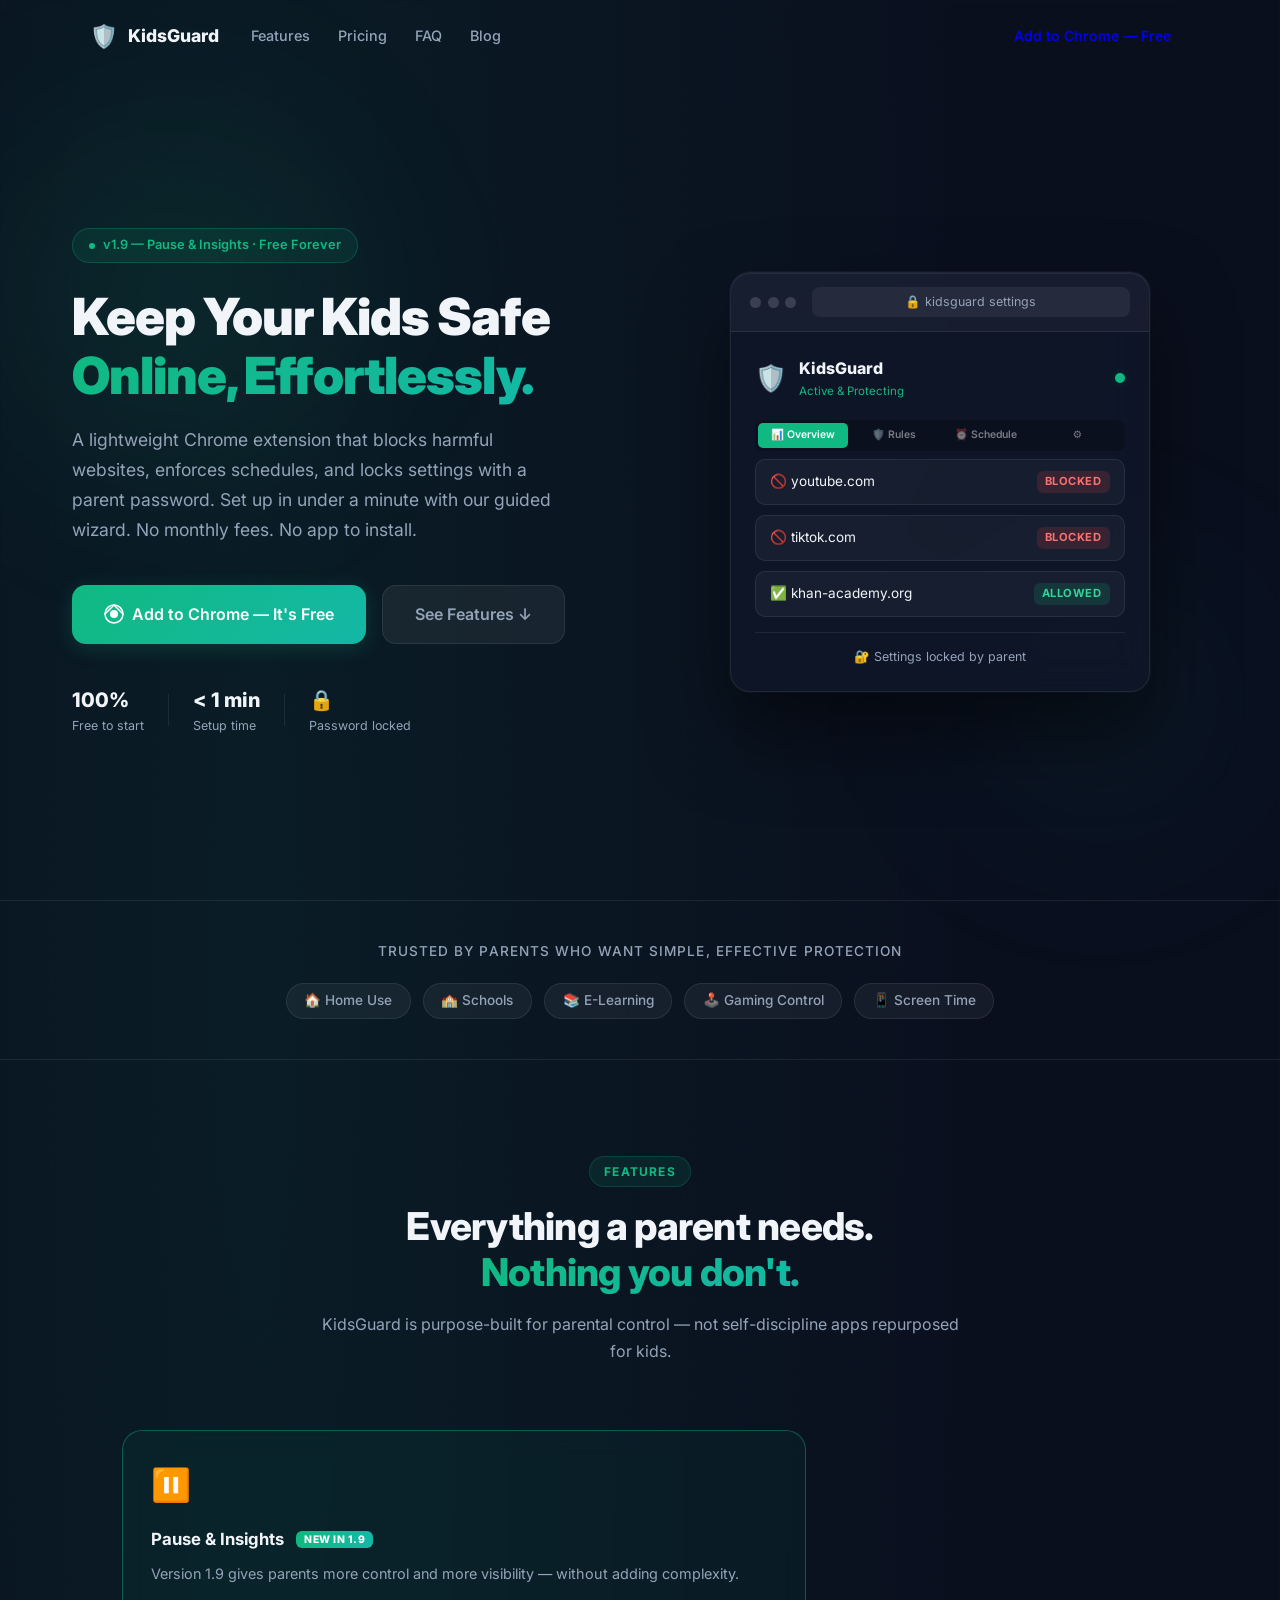
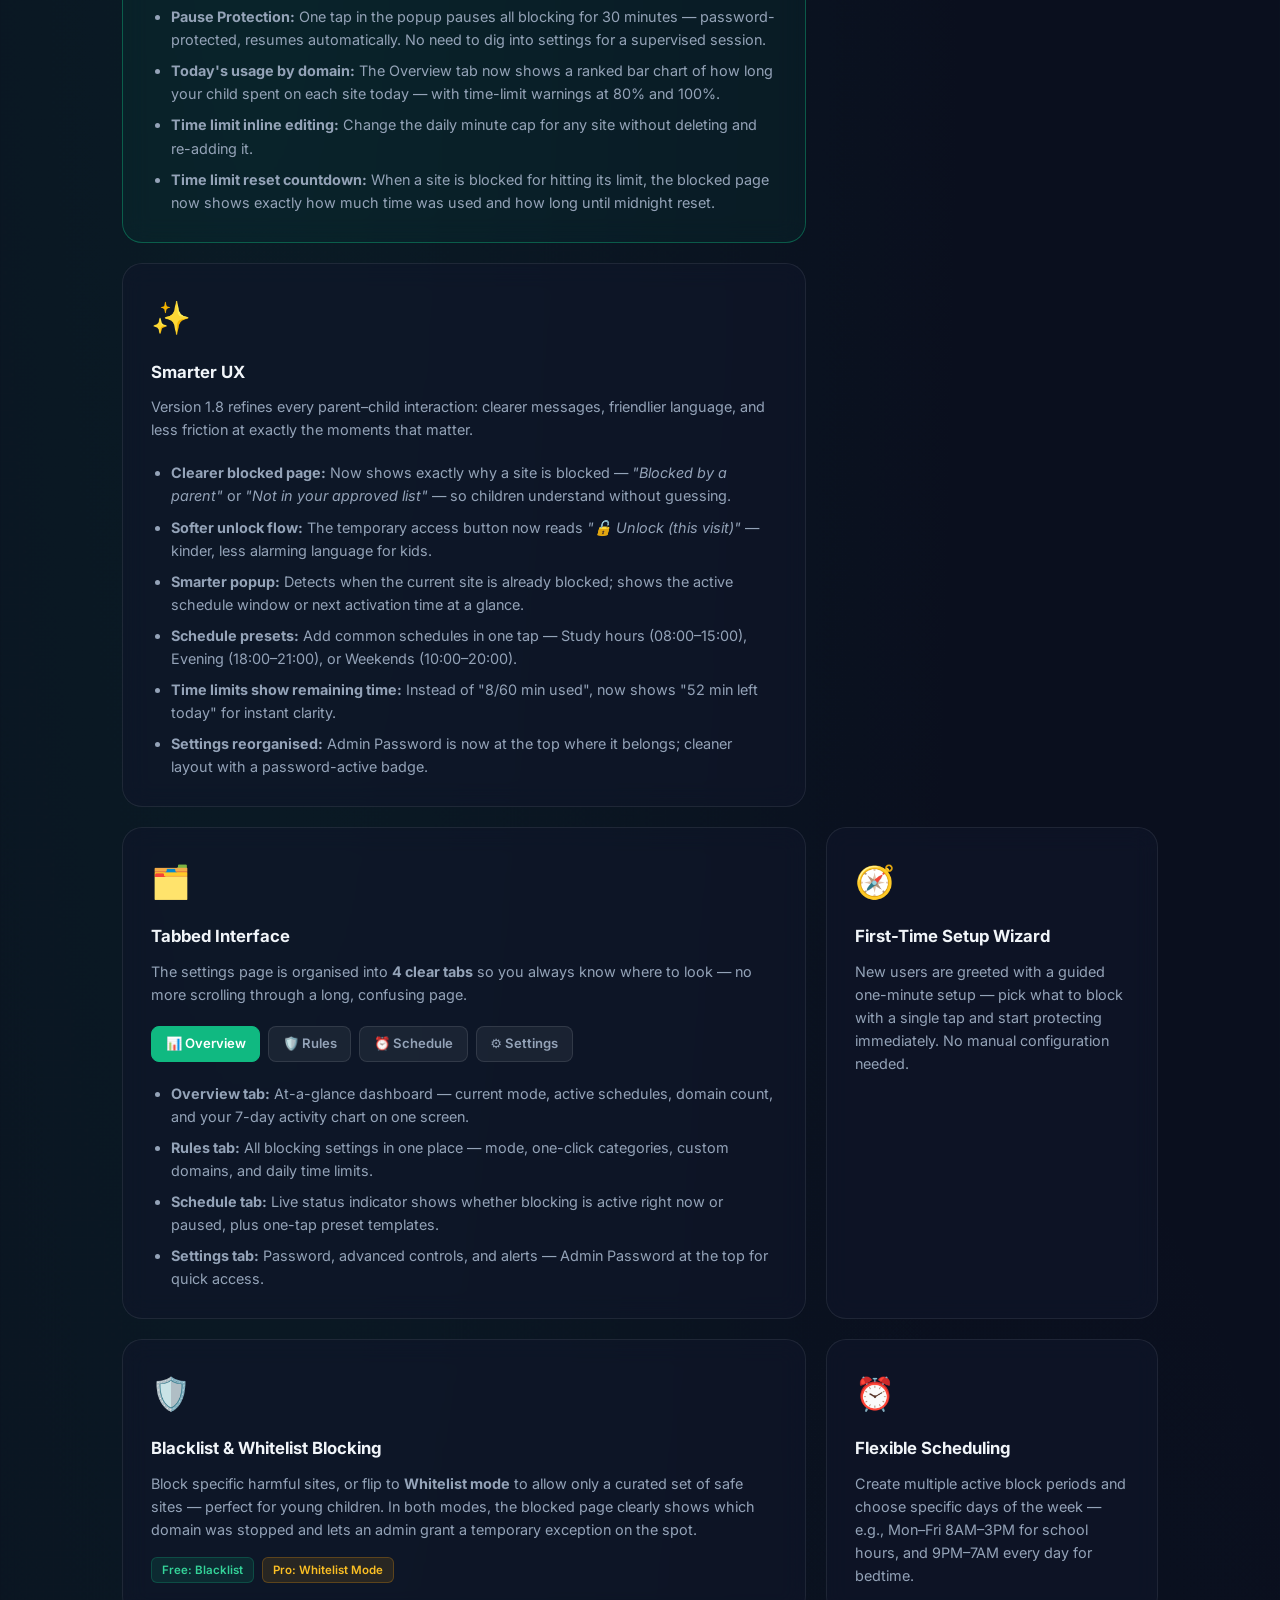
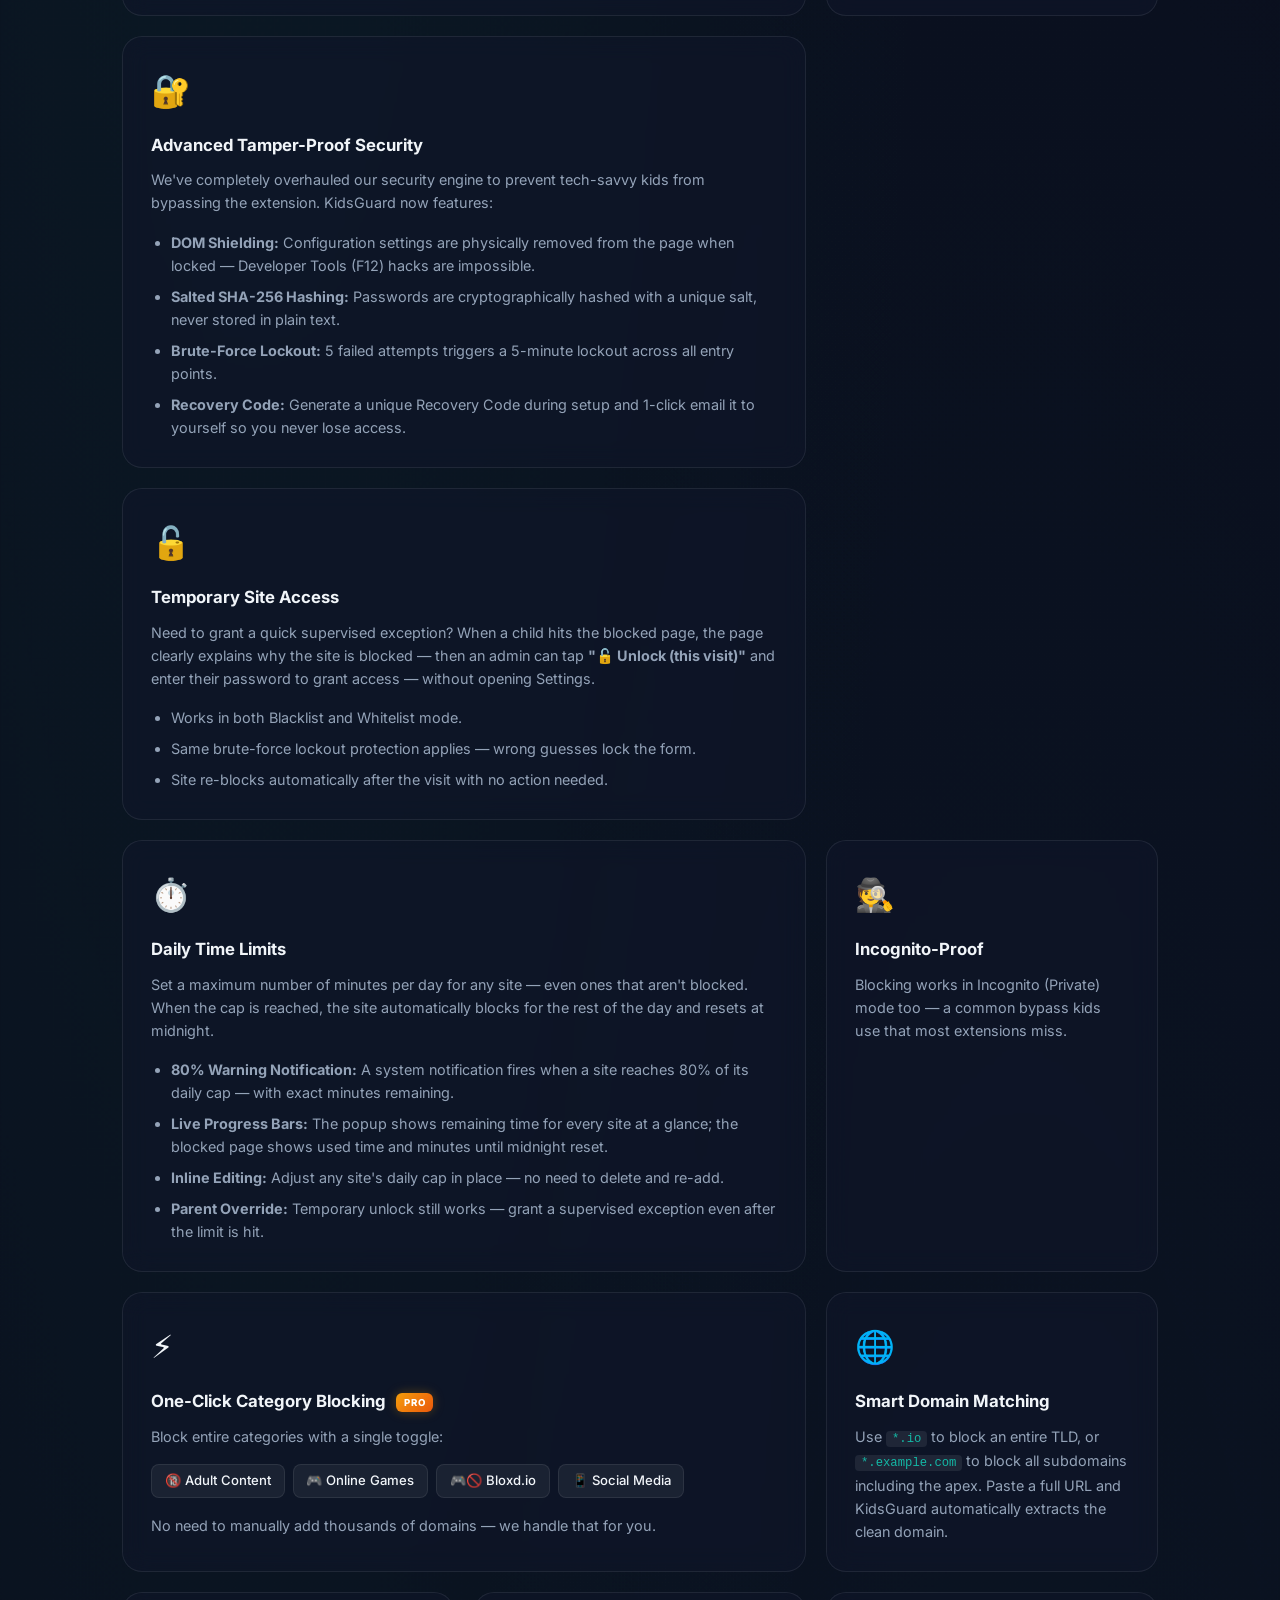
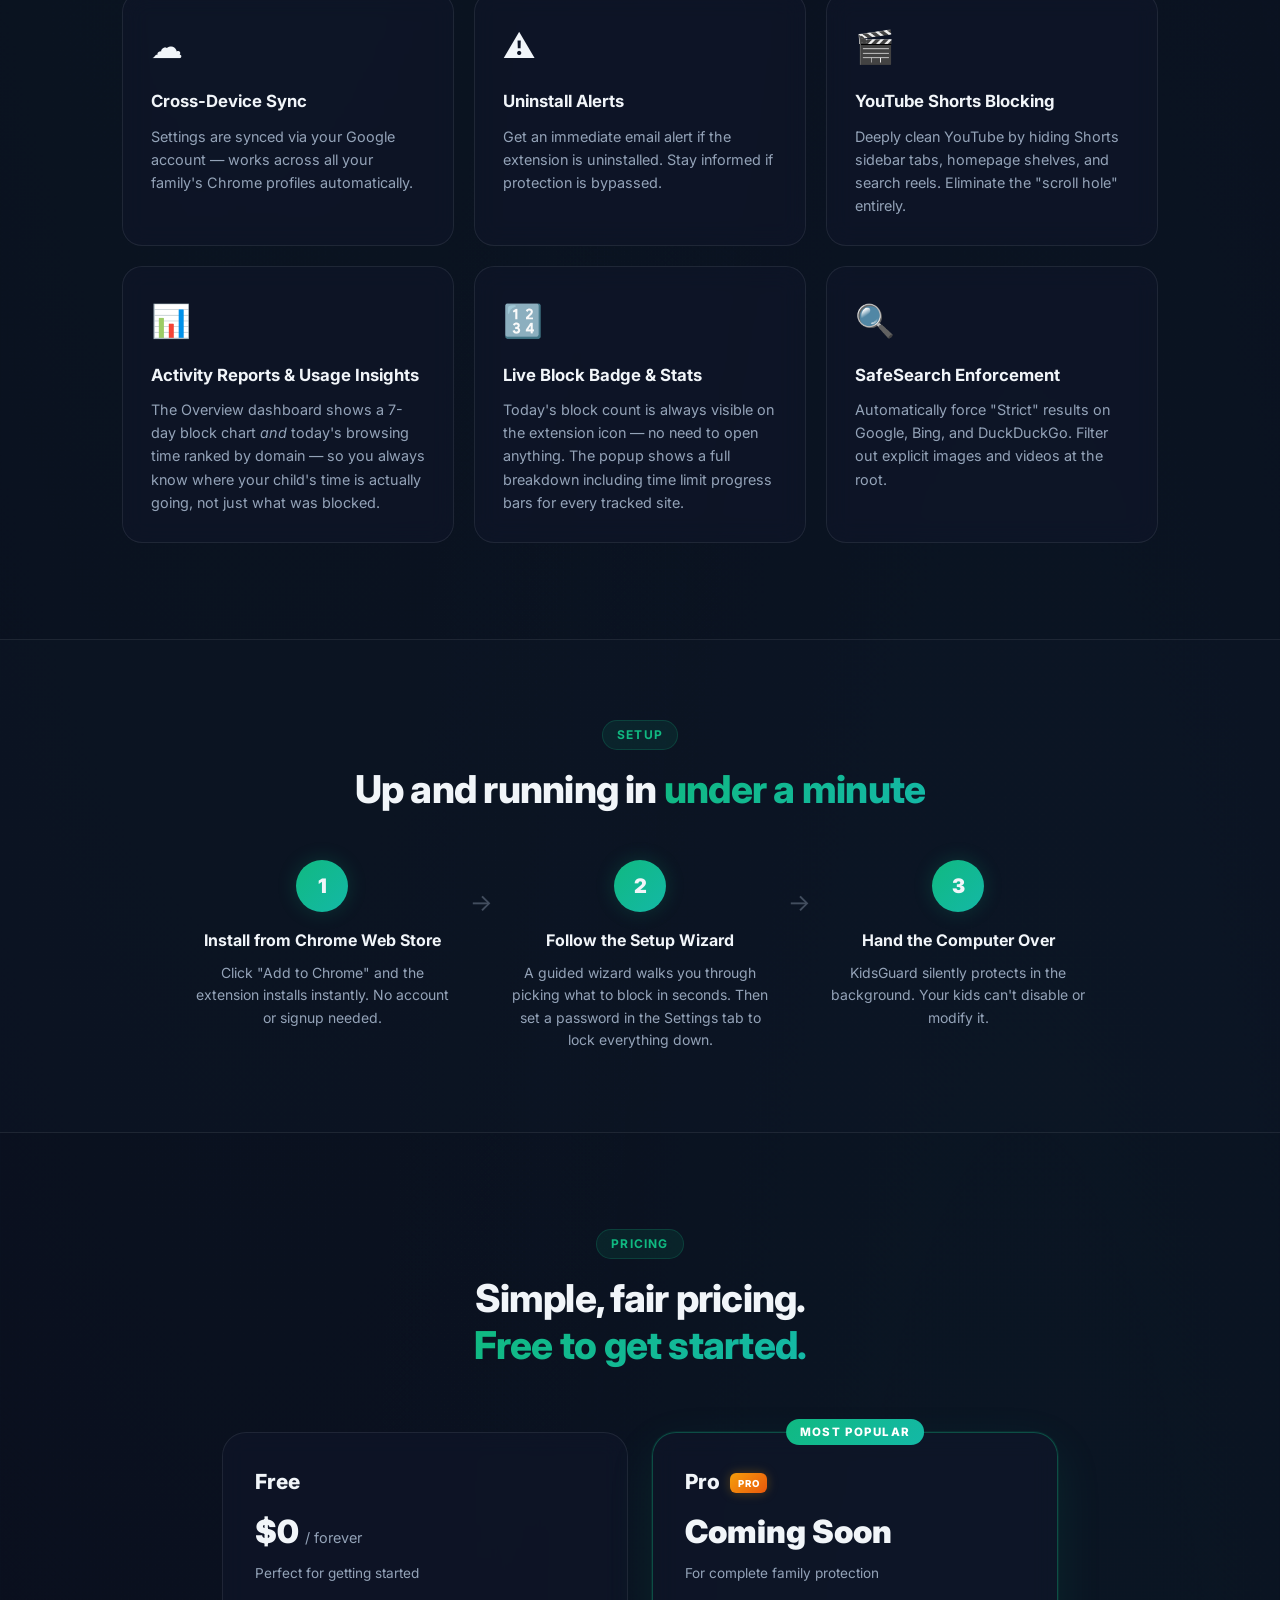
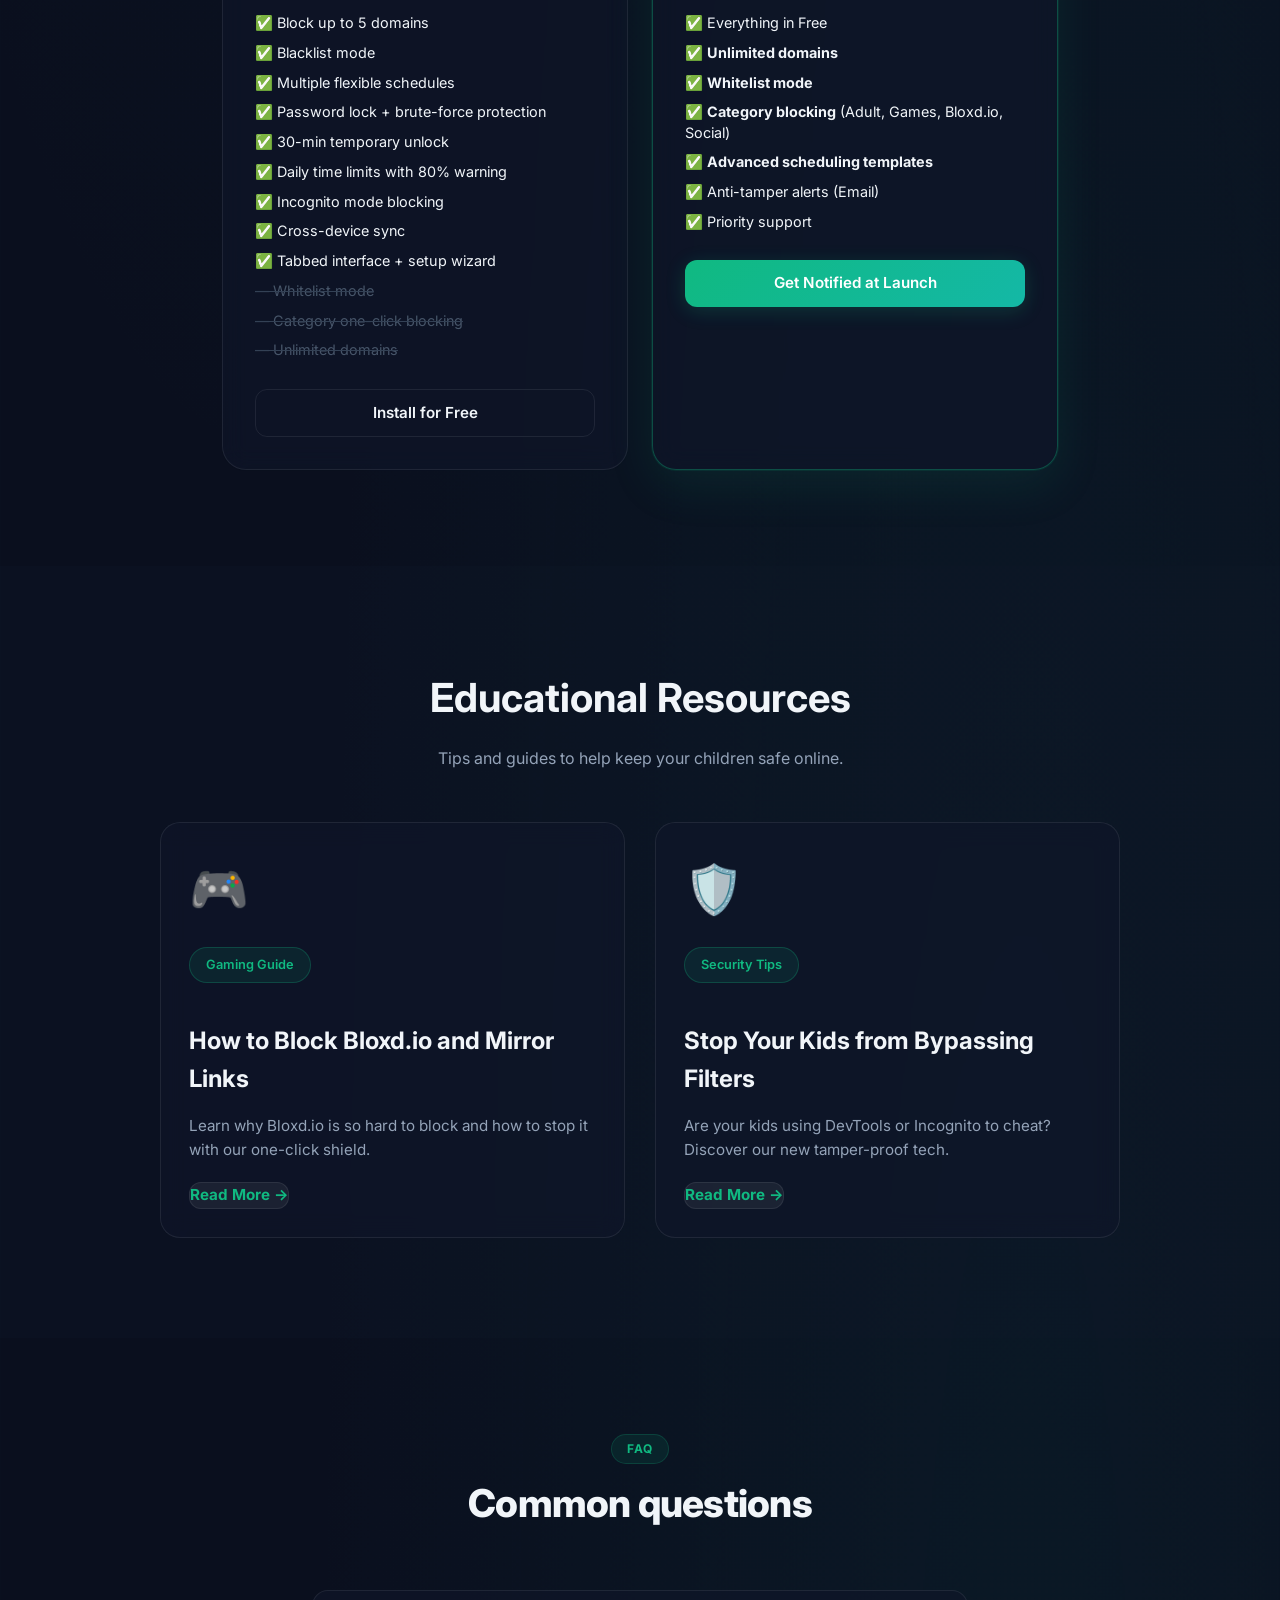
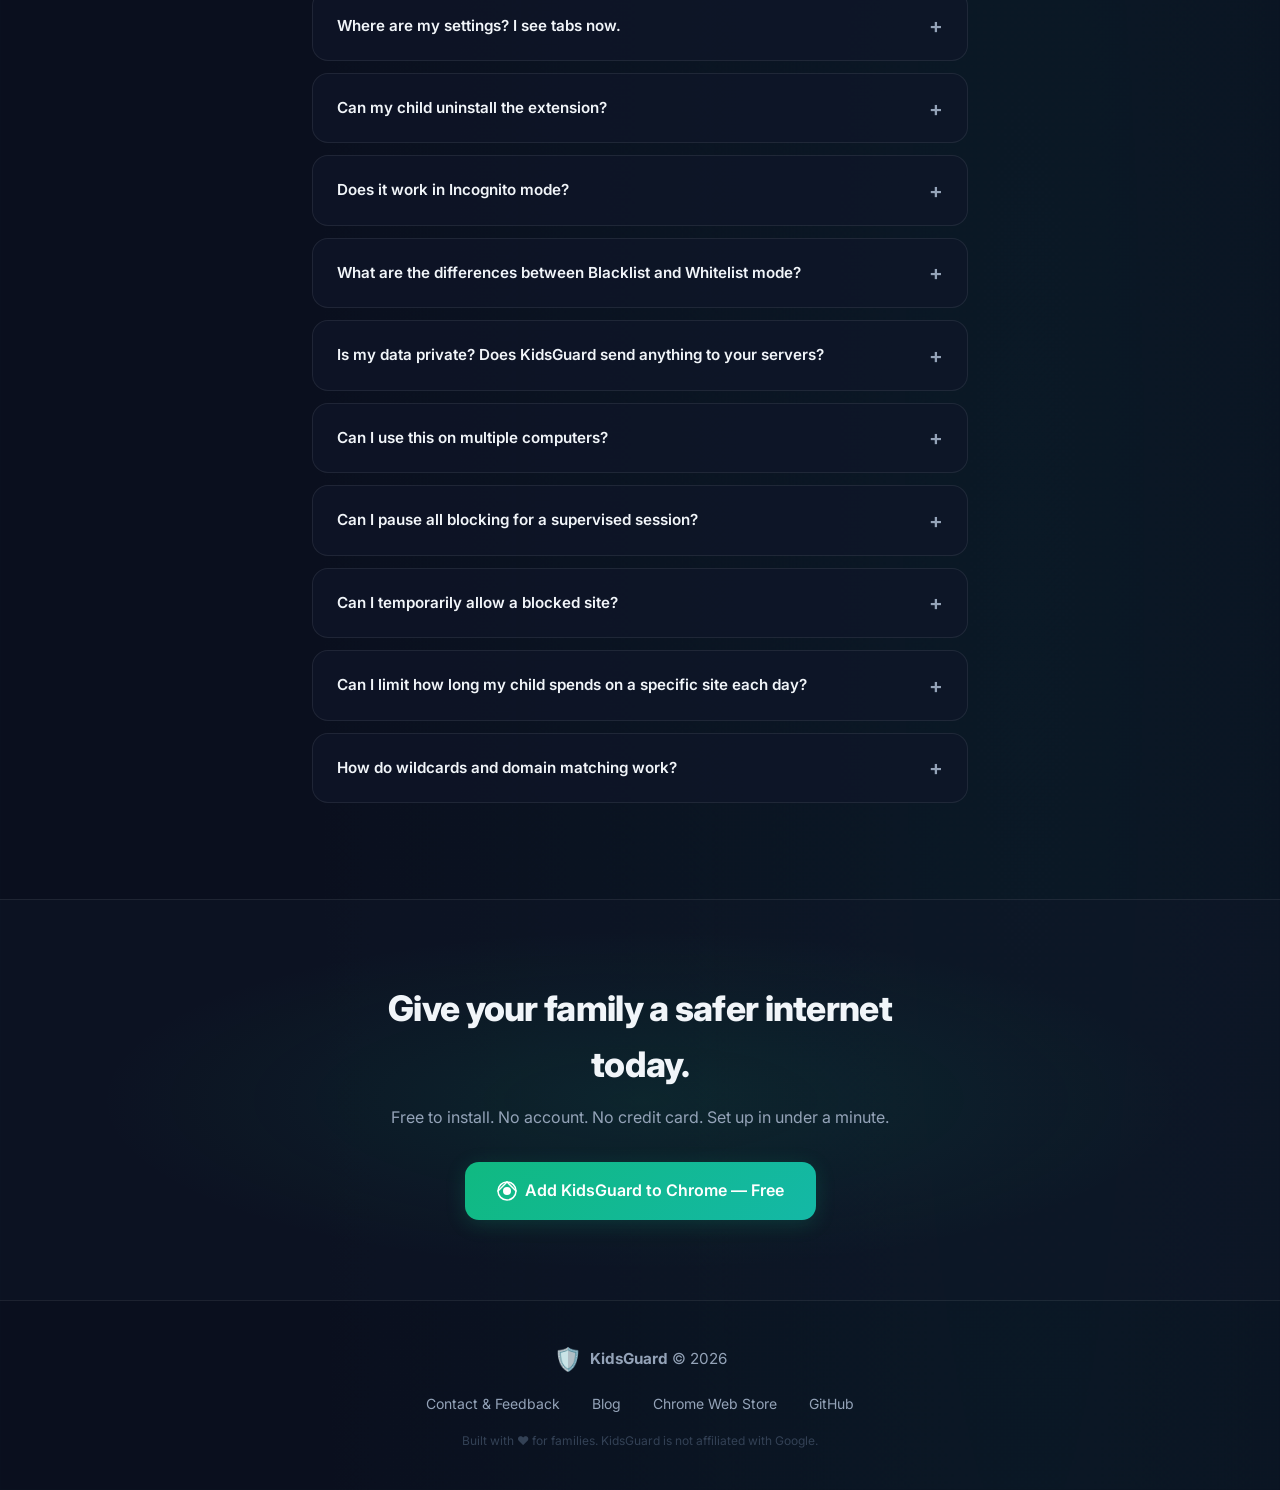
==== commit 006e3aa3: "Update landing page for v1.9: Pause & Insights - Hero badge updated to v1.9 — Pause & Insights - New" ====
--- a/index.html
+++ b/index.html
@@ -6,7 +6,7 @@
     <meta name="viewport" content="width=device-width, initial-scale=1.0">
     <title>KidsGuard – Free Parental Control Chrome Extension</title>
     <meta name="description"
-        content="KidsGuard is a free Chrome extension for parents. Block harmful sites, set daily time limits, enforce schedules, use temporary site unlock, and protect settings with a tamper-proof password. Tabbed interface with schedule presets — set up in under a minute. No account required.">
+        content="KidsGuard is a free Chrome extension for parents. Block harmful sites, set daily time limits, pause protection in one tap, and view today's usage by domain. Tamper-proof password, schedule presets — set up in under a minute. No account required.">
     <meta name="keywords"
         content="parental control chrome extension, website blocker for kids, block adult sites chrome, free parental control, screen time chrome, kids safe browser">
     <meta property="og:title" content="KidsGuard – Parental Control for Chrome">
@@ -77,7 +77,7 @@
         <div class="hero-content">
             <div class="hero-badge">
                 <span class="badge-dot"></span>
-                v1.8 — Smarter UX · Free Forever
+                v1.9 — Pause & Insights · Free Forever
             </div>
             <h1 class="hero-title">
                 Keep Your Kids Safe<br>
@@ -189,10 +189,23 @@
 
         <div class="features-grid">
 
-            <!-- v1.8 HEADLINE FEATURE -->
+            <!-- v1.9 HEADLINE FEATURE -->
             <div class="feature-card feature-card-large" style="border-color: rgba(16,185,129,0.4); background: rgba(16,185,129,0.05);">
+                <div class="feature-icon">⏸️</div>
+                <h3>Pause &amp; Insights <span class="badge-new">NEW in 1.9</span></h3>
+                <p>Version 1.9 gives parents more control and more visibility — without adding complexity.</p>
+                <ul style="margin-top: 1.25rem; color: var(--text-muted); font-size: 0.9rem; padding-left: 1.25rem;">
+                    <li style="margin-bottom: 0.5rem;"><strong>Pause Protection:</strong> One tap in the popup pauses all blocking for 30 minutes — password-protected, resumes automatically. No need to dig into settings for a supervised session.</li>
+                    <li style="margin-bottom: 0.5rem;"><strong>Today's usage by domain:</strong> The Overview tab now shows a ranked bar chart of how long your child spent on each site today — with time-limit warnings at 80% and 100%.</li>
+                    <li style="margin-bottom: 0.5rem;"><strong>Time limit inline editing:</strong> Change the daily minute cap for any site without deleting and re-adding it.</li>
+                    <li><strong>Time limit reset countdown:</strong> When a site is blocked for hitting its limit, the blocked page now shows exactly how much time was used and how long until midnight reset.</li>
+                </ul>
+            </div>
+
+            <!-- v1.8 FEATURE -->
+            <div class="feature-card feature-card-large">
                 <div class="feature-icon">✨</div>
-                <h3>Smarter UX <span class="badge-new">NEW in 1.8</span></h3>
+                <h3>Smarter UX</h3>
                 <p>Version 1.8 refines every parent–child interaction: clearer messages, friendlier language, and less friction at exactly the moments that matter.</p>
                 <ul style="margin-top: 1.25rem; color: var(--text-muted); font-size: 0.9rem; padding-left: 1.25rem;">
                     <li style="margin-bottom: 0.5rem;"><strong>Clearer blocked page:</strong> Now shows exactly why a site is blocked — <em>"Blocked by a parent"</em> or <em>"Not in your approved list"</em> — so children understand without guessing.</li>
@@ -275,7 +288,8 @@
                 <p>Set a maximum number of minutes per day for any site — even ones that aren't blocked. When the cap is reached, the site automatically blocks for the rest of the day and resets at midnight.</p>
                 <ul style="margin-top: 1rem; color: var(--text-muted); font-size: 0.9rem; padding-left: 1.25rem;">
                     <li style="margin-bottom: 0.5rem;"><strong>80% Warning Notification:</strong> A system notification fires when a site reaches 80% of its daily cap — with exact minutes remaining.</li>
-                    <li style="margin-bottom: 0.5rem;"><strong>Live Progress Bars:</strong> The popup shows today's usage vs. limit for every site at a glance.</li>
+                    <li style="margin-bottom: 0.5rem;"><strong>Live Progress Bars:</strong> The popup shows remaining time for every site at a glance; the blocked page shows used time and minutes until midnight reset.</li>
+                    <li style="margin-bottom: 0.5rem;"><strong>Inline Editing:</strong> Adjust any site's daily cap in place — no need to delete and re-add.</li>
                     <li><strong>Parent Override:</strong> Temporary unlock still works — grant a supervised exception even after the limit is hit.</li>
                 </ul>
             </div>
@@ -325,8 +339,8 @@
 
             <div class="feature-card">
                 <div class="feature-icon">📊</div>
-                <h3>Weekly Activity Reports</h3>
-                <p>Visualize blocking trends with a high-fidelity bar chart showing the last 7 days of protection — right on the Overview dashboard.</p>
+                <h3>Activity Reports &amp; Usage Insights</h3>
+                <p>The Overview dashboard shows a 7-day block chart <em>and</em> today's browsing time ranked by domain — so you always know where your child's time is actually going, not just what was blocked.</p>
             </div>
 
             <div class="feature-card">
@@ -525,6 +539,12 @@
                 <summary>Can I use this on multiple computers?</summary>
                 <p>Yes. Because settings sync via your Google account, any Chrome profile signed in with the same
                     account will automatically inherit the blocklist and scheduling rules.</p>
+            </details>
+            <details class="faq-item">
+                <summary>Can I pause all blocking for a supervised session?</summary>
+                <div class="faq-content">
+                    <p>Yes — the KidsGuard popup has a <strong>"⏸ Pause Protection"</strong> button. Tap it to suspend all blocking for 30 minutes. If you've set an admin password, you'll need to enter it first. The button shows a countdown and switches to <strong>"▶ Resume"</strong> so you can re-enable blocking early. Protection resumes automatically when the timer expires — no action needed.</p>
+                </div>
             </details>
             <details class="faq-item">
                 <summary>Can I temporarily allow a blocked site?</summary>
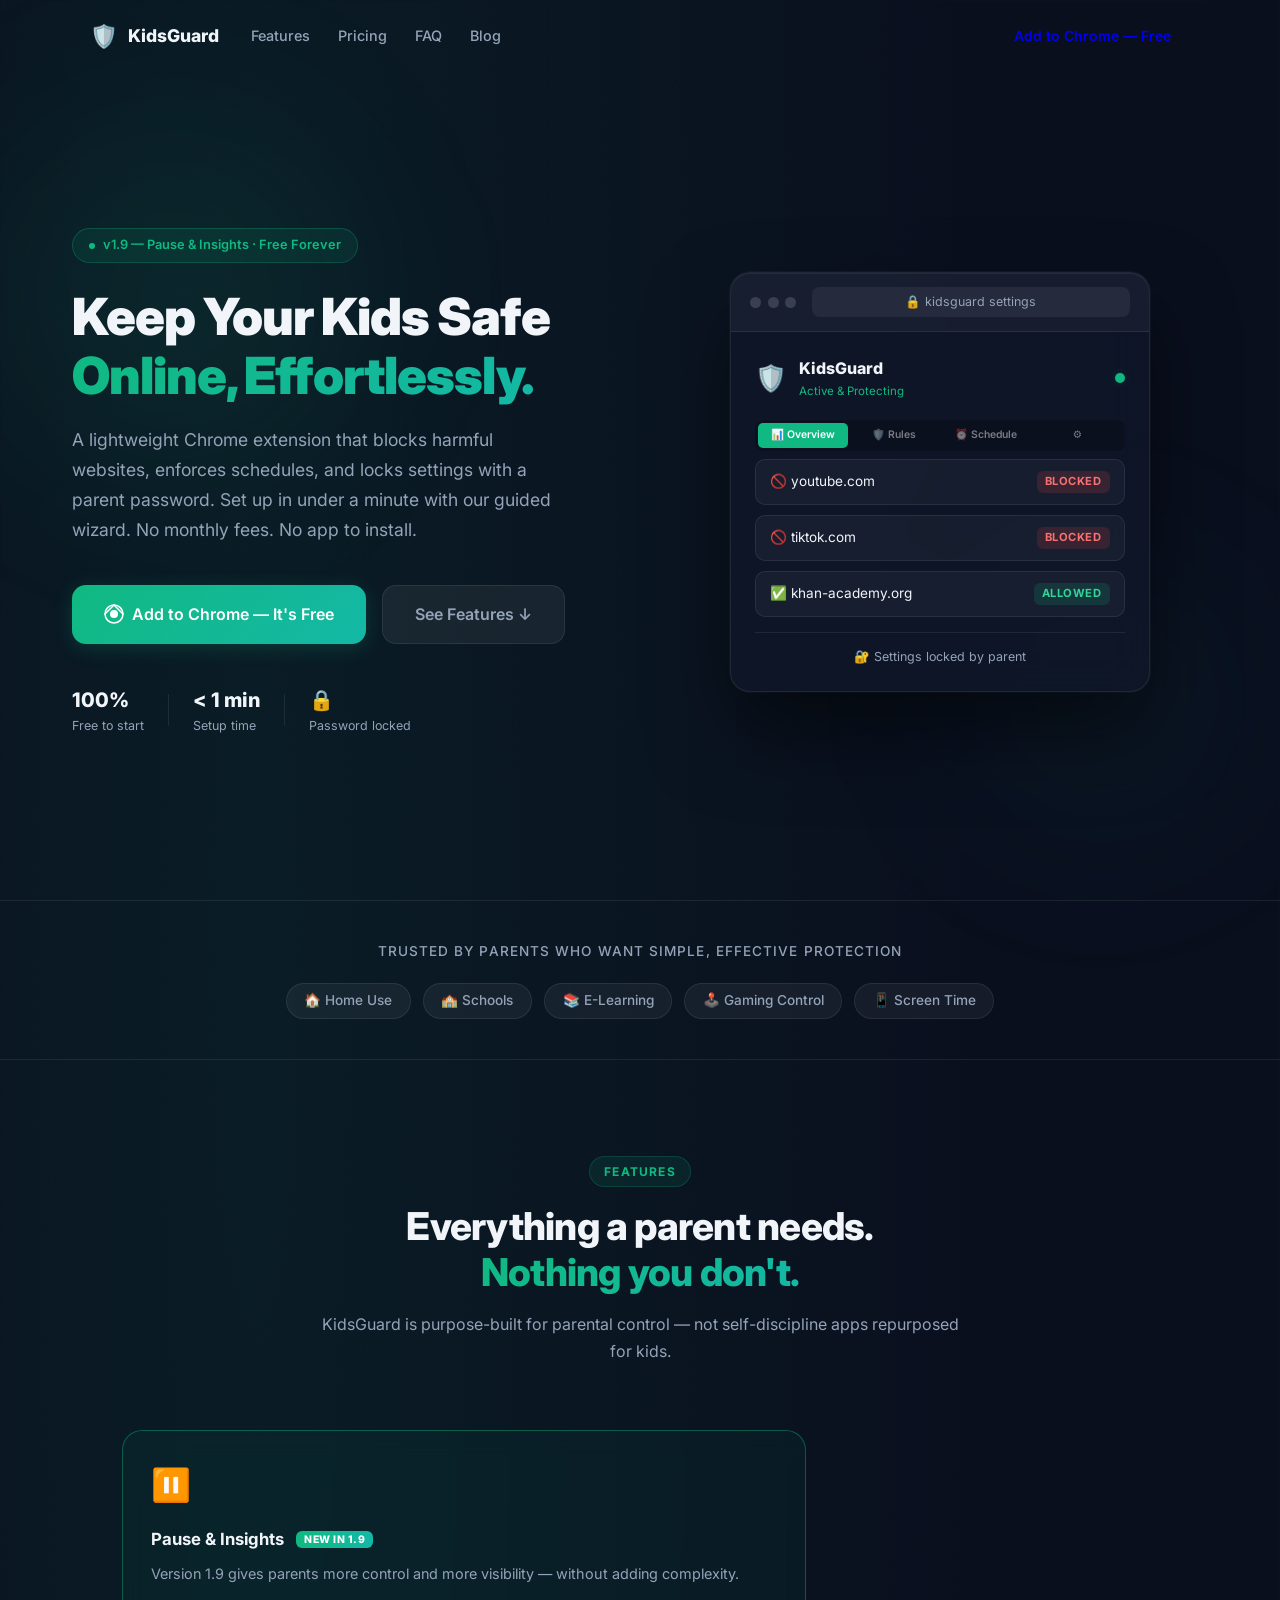
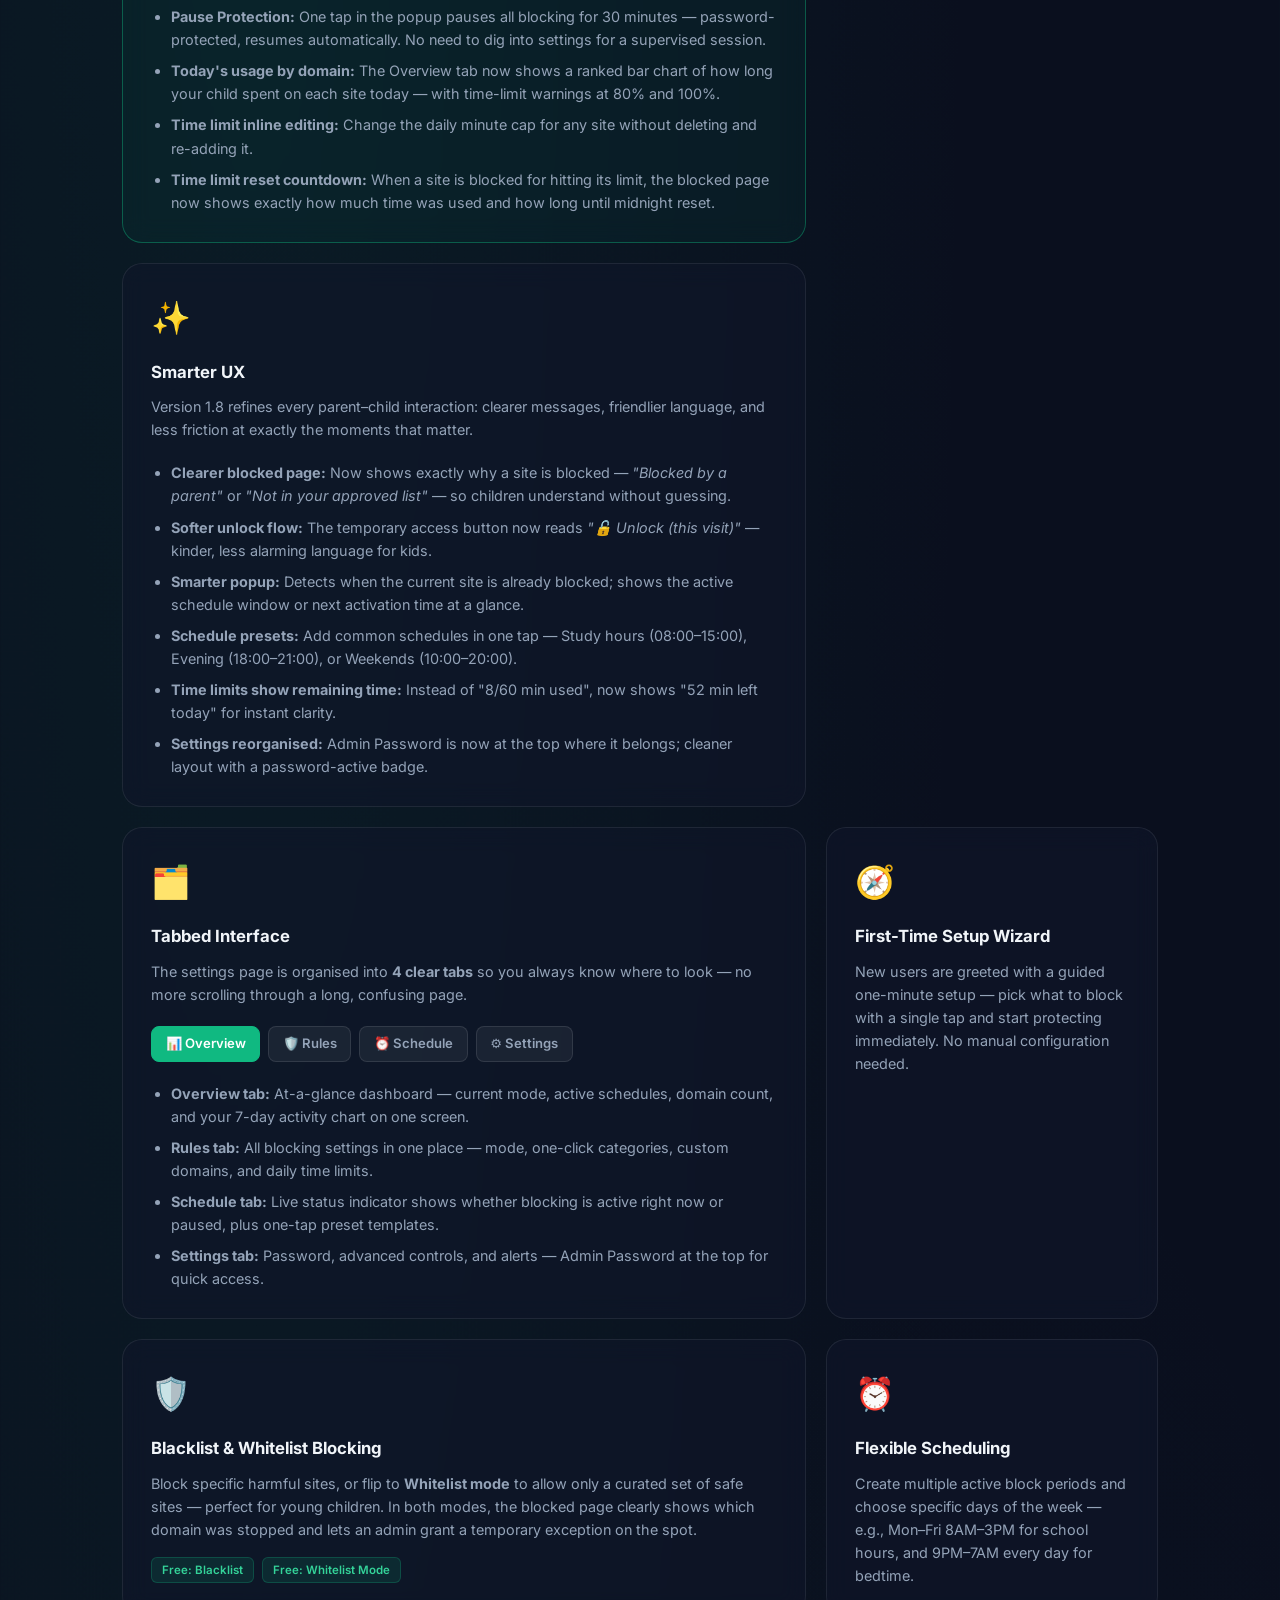
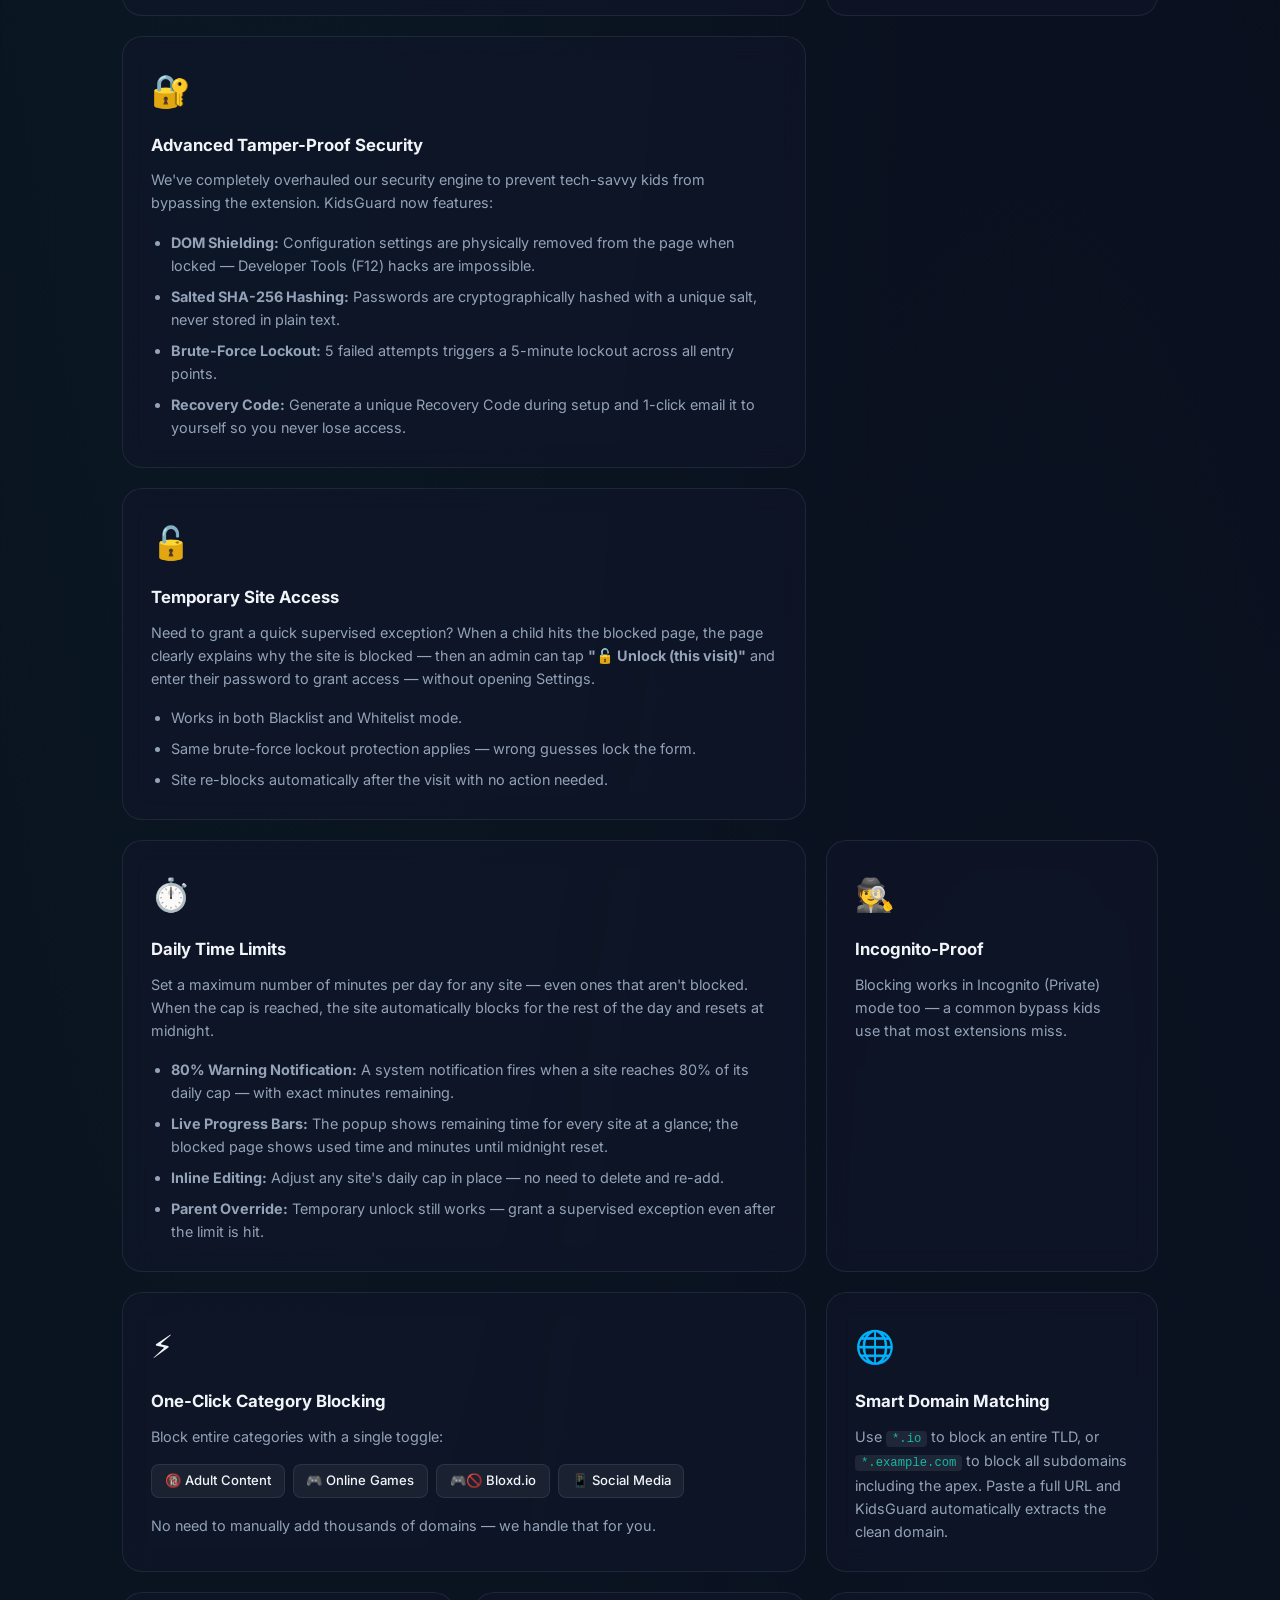
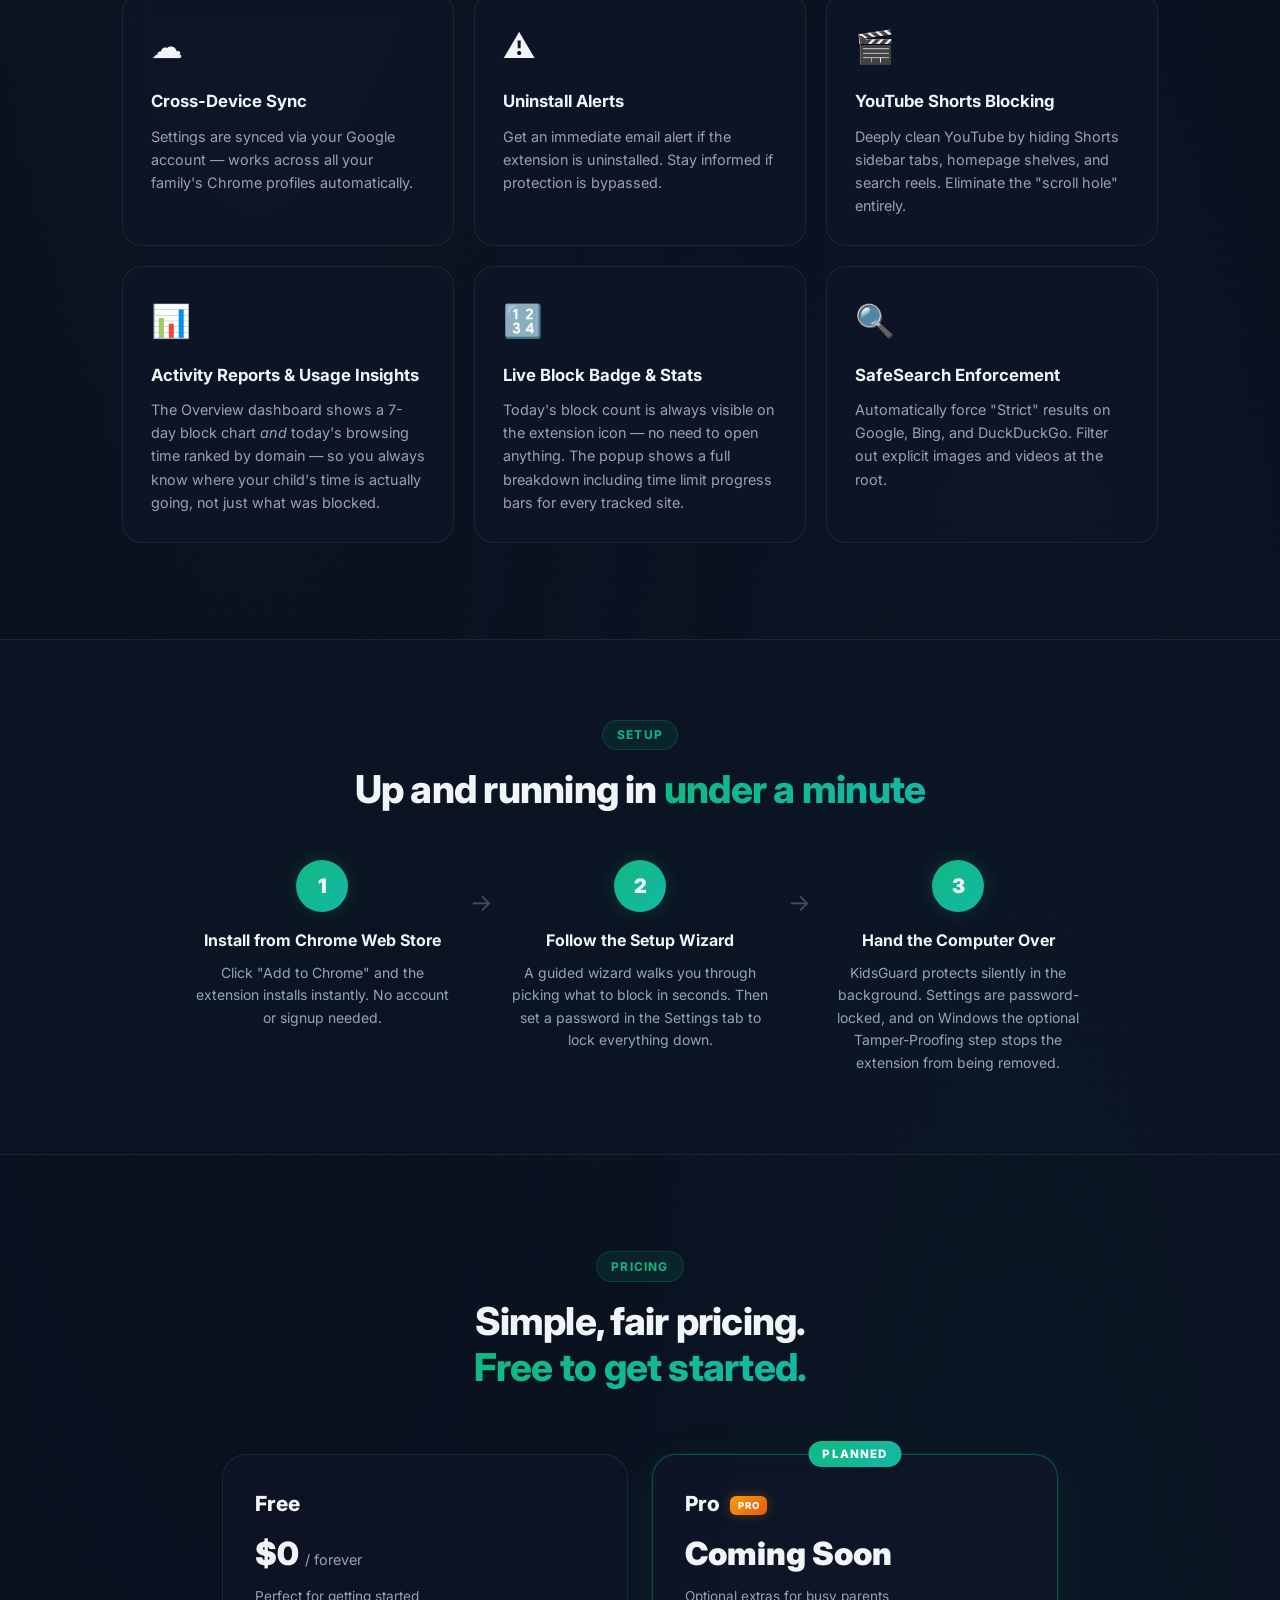
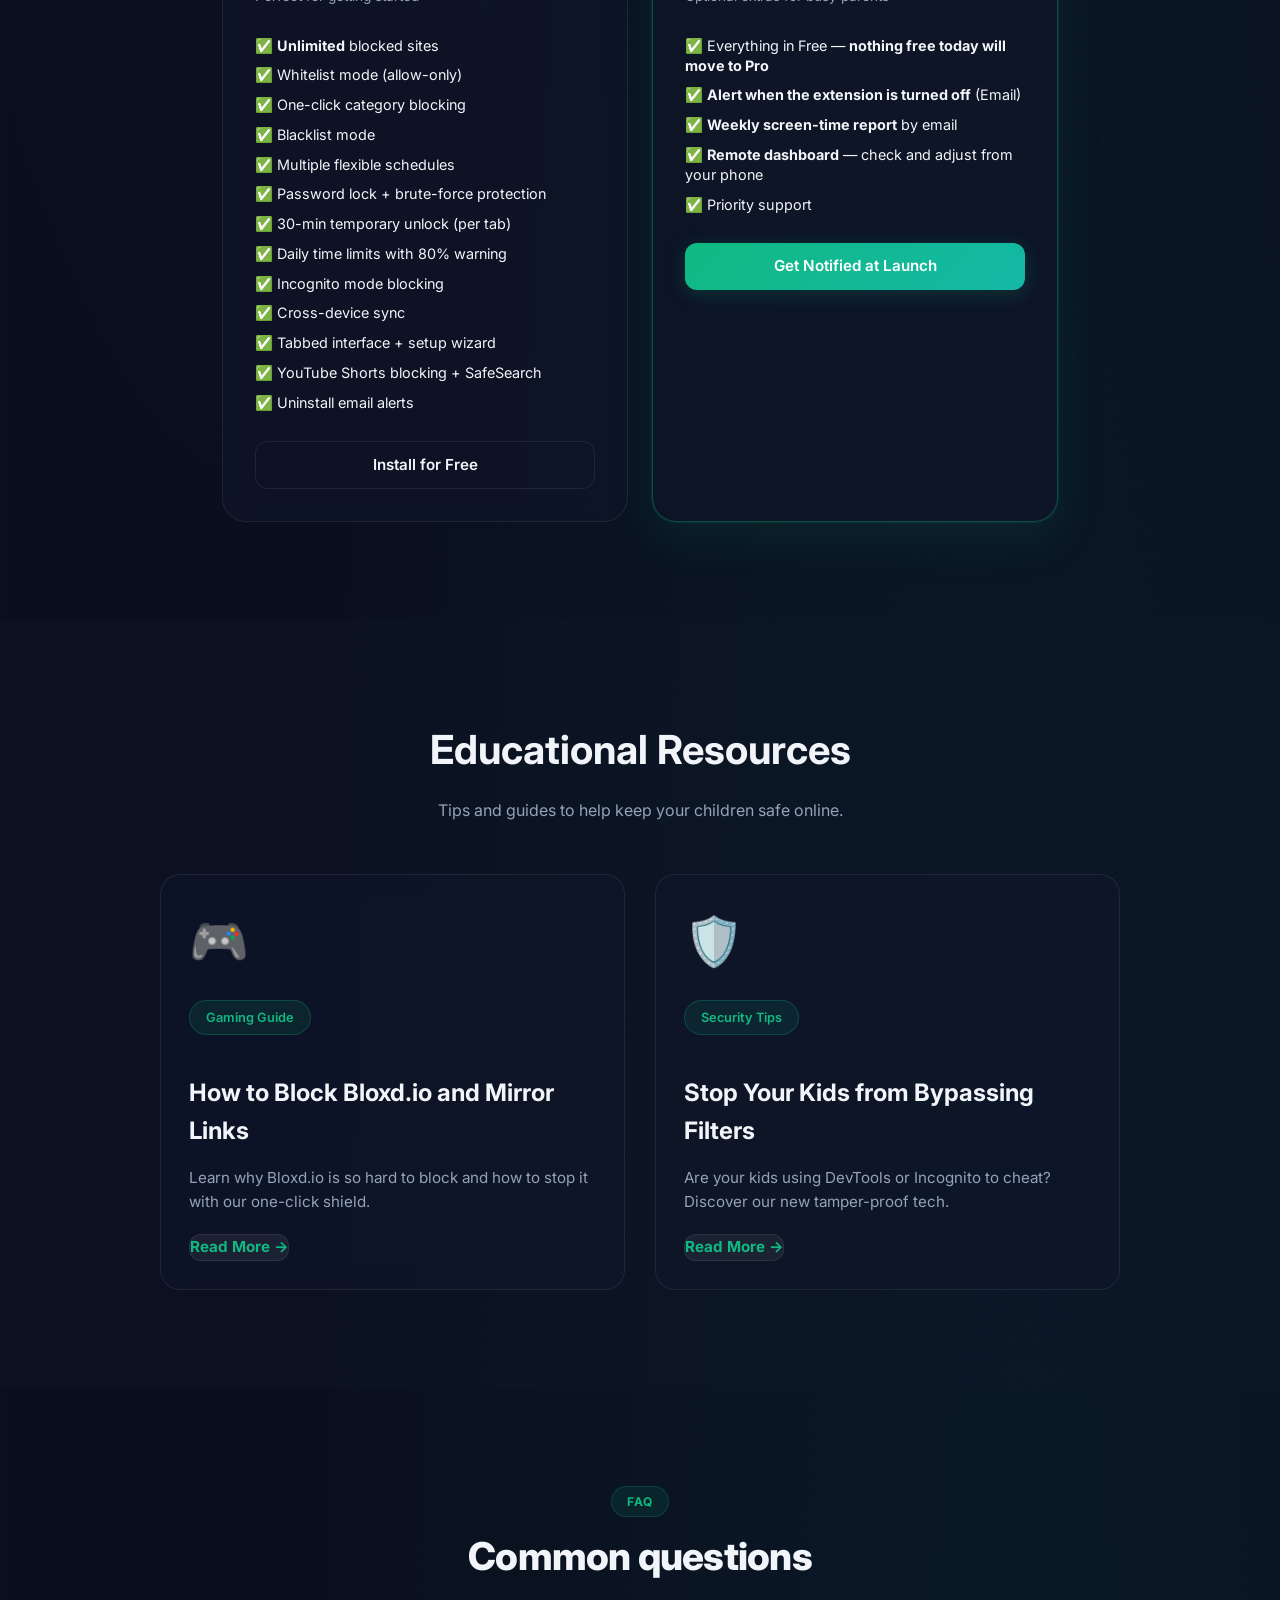
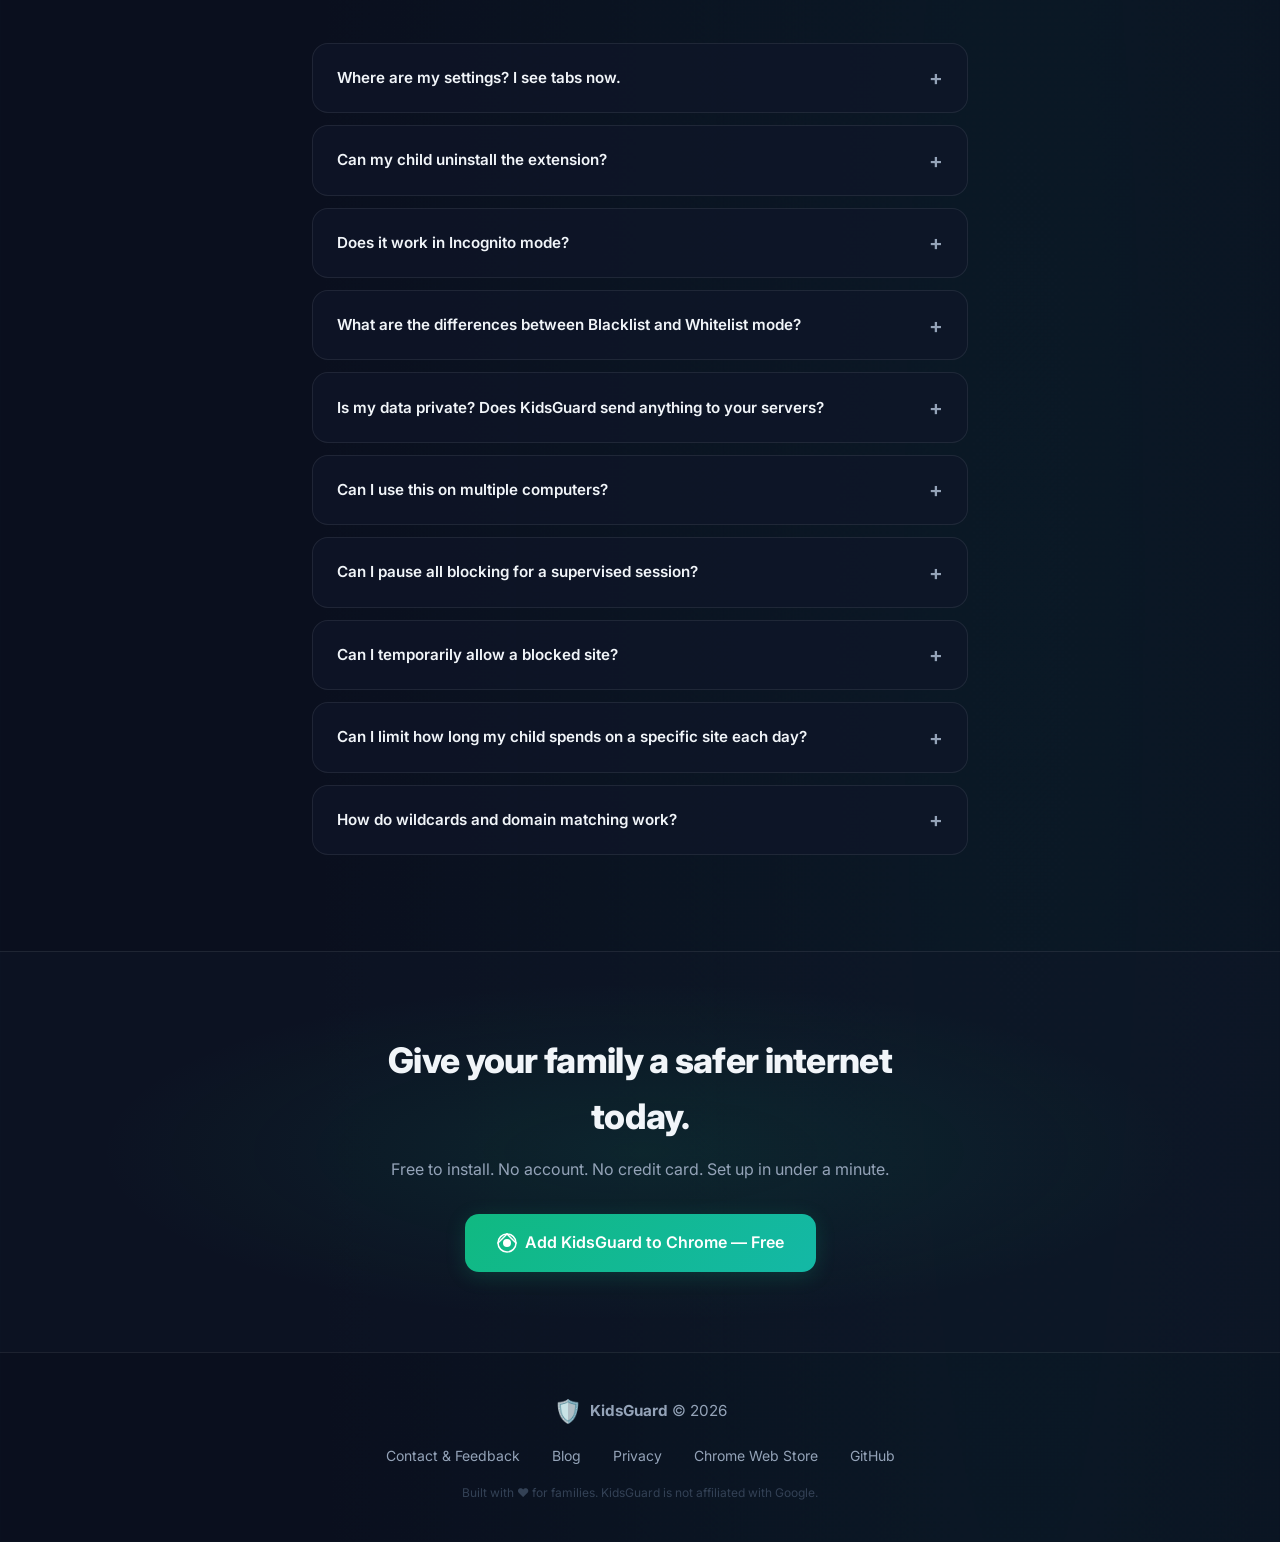
==== commit b2cfdaf6: "Add privacy policy; make free vs Pro messaging match the extension Co-Authored-By: Claude Sonnet 5.5" ====
--- a/index.html
+++ b/index.html
@@ -249,7 +249,7 @@
                 <p>Block specific harmful sites, or flip to <strong>Whitelist mode</strong> to allow only a curated set of safe sites — perfect for young children. In both modes, the blocked page clearly shows which domain was stopped and lets an admin grant a temporary exception on the spot.</p>
                 <div class="feature-tag-row">
                     <span class="ftag ftag-free">Free: Blacklist</span>
-                    <span class="ftag ftag-pro">Pro: Whitelist Mode</span>
+                    <span class="ftag ftag-free">Free: Whitelist Mode</span>
                 </div>
             </div>
 
@@ -302,7 +302,7 @@
 
             <div class="feature-card feature-card-large">
                 <div class="feature-icon">⚡</div>
-                <h3>One-Click Category Blocking <span class="badge-pro">PRO</span></h3>
+                <h3>One-Click Category Blocking</h3>
                 <p>Block entire categories with a single toggle:</p>
                 <div class="category-chips">
                     <span class="chip">🔞 Adult Content</span>
@@ -385,7 +385,7 @@
                 <div class="step-num">3</div>
                 <div class="step-content">
                     <h3>Hand the Computer Over</h3>
-                    <p>KidsGuard silently protects in the background. Your kids can't disable or modify it.</p>
+                    <p>KidsGuard protects silently in the background. Settings are password-locked, and on Windows the optional Tamper-Proofing step stops the extension from being removed.</p>
                 </div>
             </div>
         </div>
@@ -406,18 +406,19 @@
                     <p>Perfect for getting started</p>
                 </div>
                 <ul class="plan-features">
-                    <li class="feat-yes">✅ Block up to 5 domains</li>
+                    <li class="feat-yes">✅ <strong>Unlimited</strong> blocked sites</li>
+                    <li class="feat-yes">✅ Whitelist mode (allow-only)</li>
+                    <li class="feat-yes">✅ One-click category blocking</li>
                     <li class="feat-yes">✅ Blacklist mode</li>
                     <li class="feat-yes">✅ Multiple flexible schedules</li>
                     <li class="feat-yes">✅ Password lock + brute-force protection</li>
-                    <li class="feat-yes">✅ 30-min temporary unlock</li>
+                    <li class="feat-yes">✅ 30-min temporary unlock (per tab)</li>
                     <li class="feat-yes">✅ Daily time limits with 80% warning</li>
                     <li class="feat-yes">✅ Incognito mode blocking</li>
                     <li class="feat-yes">✅ Cross-device sync</li>
                     <li class="feat-yes">✅ Tabbed interface + setup wizard</li>
-                    <li class="feat-no">— Whitelist mode</li>
-                    <li class="feat-no">— Category one-click blocking</li>
-                    <li class="feat-no">— Unlimited domains</li>
+                    <li class="feat-yes">✅ YouTube Shorts blocking + SafeSearch</li>
+                    <li class="feat-yes">✅ Uninstall email alerts</li>
                 </ul>
                 <a href="https://chromewebstore.google.com/detail/kidsguard-parental-contro/gaooofmcgnnkhogbokecnledmpgdfkip"
                     target="_blank" class="btn btn-outline btn-full" id="free-cta">
@@ -426,19 +427,17 @@
             </div>
 
             <div class="pricing-card pricing-card-pro">
-                <div class="plan-badge">Most Popular</div>
+                <div class="plan-badge">Planned</div>
                 <div class="plan-header">
                     <h3>Pro <span class="badge-pro">PRO</span></h3>
                     <div class="plan-price">Coming Soon</div>
-                    <p>For complete family protection</p>
+                    <p>Optional extras for busy parents</p>
                 </div>
                 <ul class="plan-features">
-                    <li class="feat-yes">✅ Everything in Free</li>
-                    <li class="feat-yes">✅ <strong>Unlimited domains</strong></li>
-                    <li class="feat-yes">✅ <strong>Whitelist mode</strong></li>
-                    <li class="feat-yes">✅ <strong>Category blocking</strong> (Adult, Games, Bloxd.io, Social)</li>
-                    <li class="feat-yes">✅ <strong>Advanced scheduling templates</strong></li>
-                    <li class="feat-yes">✅ Anti-tamper alerts (Email)</li>
+                    <li class="feat-yes">✅ Everything in Free — <strong>nothing free today will move to Pro</strong></li>
+                    <li class="feat-yes">✅ <strong>Alert when the extension is turned off</strong> (Email)</li>
+                    <li class="feat-yes">✅ <strong>Weekly screen-time report</strong> by email</li>
+                    <li class="feat-yes">✅ <strong>Remote dashboard</strong> — check and adjust from your phone</li>
                     <li class="feat-yes">✅ Priority support</li>
                 </ul>
                 <a href="mailto:yxiaonan@hotmail.com?subject=KidsGuard%20Pro%20Interest"
@@ -525,7 +524,7 @@
             <details class="faq-item">
                 <summary>What are the differences between Blacklist and Whitelist mode?</summary>
                 <p><strong>Blacklist mode</strong> (free): All sites are allowed by default; you manually block
-                    specific harmful ones. <strong>Whitelist mode</strong> (Pro): All sites are blocked by default;
+                    specific harmful ones. <strong>Whitelist mode</strong> (also free): All sites are blocked by default;
                     you manually allow only the sites you approve. Whitelist mode is the safest option for young
                     children.</p>
             </details>
@@ -533,7 +532,7 @@
                 <summary>Is my data private? Does KidsGuard send anything to your servers?</summary>
                 <p>KidsGuard stores all settings locally in your Chrome profile using <code>chrome.storage.sync</code>.
                     No browsing data, blocked site lists, or personal information is ever sent to our servers. Your
-                    data stays in your Google account.</p>
+                    data stays in your Google account. See the <a href="privacy.html">privacy policy</a> for details.</p>
             </details>
             <details class="faq-item">
                 <summary>Can I use this on multiple computers?</summary>
@@ -549,7 +548,7 @@
             <details class="faq-item">
                 <summary>Can I temporarily allow a blocked site?</summary>
                 <div class="faq-content">
-                    <p>Yes — without opening Settings. When your child hits the KidsGuard blocked page, the page shows exactly why the site is blocked. Click <strong>"🔓 Unlock (this visit)"</strong> and enter your admin password to grant access for that visit, then it automatically re-blocks. The same brute-force lockout applies, so wrong guesses are rate-limited.</p>
+                    <p>Yes — without opening Settings. When your child hits the KidsGuard blocked page, the page shows exactly why the site is blocked. Click <strong>"🔓 Unlock (this tab)"</strong> and enter your admin password to allow the site in that tab for 30 minutes. Other tabs stay blocked, and the unlock ends when the tab is closed. The same brute-force lockout applies, so wrong guesses are rate-limited.</p>
                 </div>
             </details>
             <details class="faq-item">
@@ -593,6 +592,7 @@
             <div class="footer-links">
                 <a href="mailto:yxiaonan@hotmail.com?subject=KidsGuard%20Feedback">Contact &amp; Feedback</a>
                 <a href="blog-how-to-block-bloxd-io.html">Blog</a>
+                <a href="privacy.html">Privacy</a>
                 <a href="https://chromewebstore.google.com/detail/kidsguard-parental-contro/gaooofmcgnnkhogbokecnledmpgdfkip"
                     target="_blank">Chrome Web Store</a>
                 <a href="https://github.com/mcsRichard/kidsguard" target="_blank">GitHub</a>
